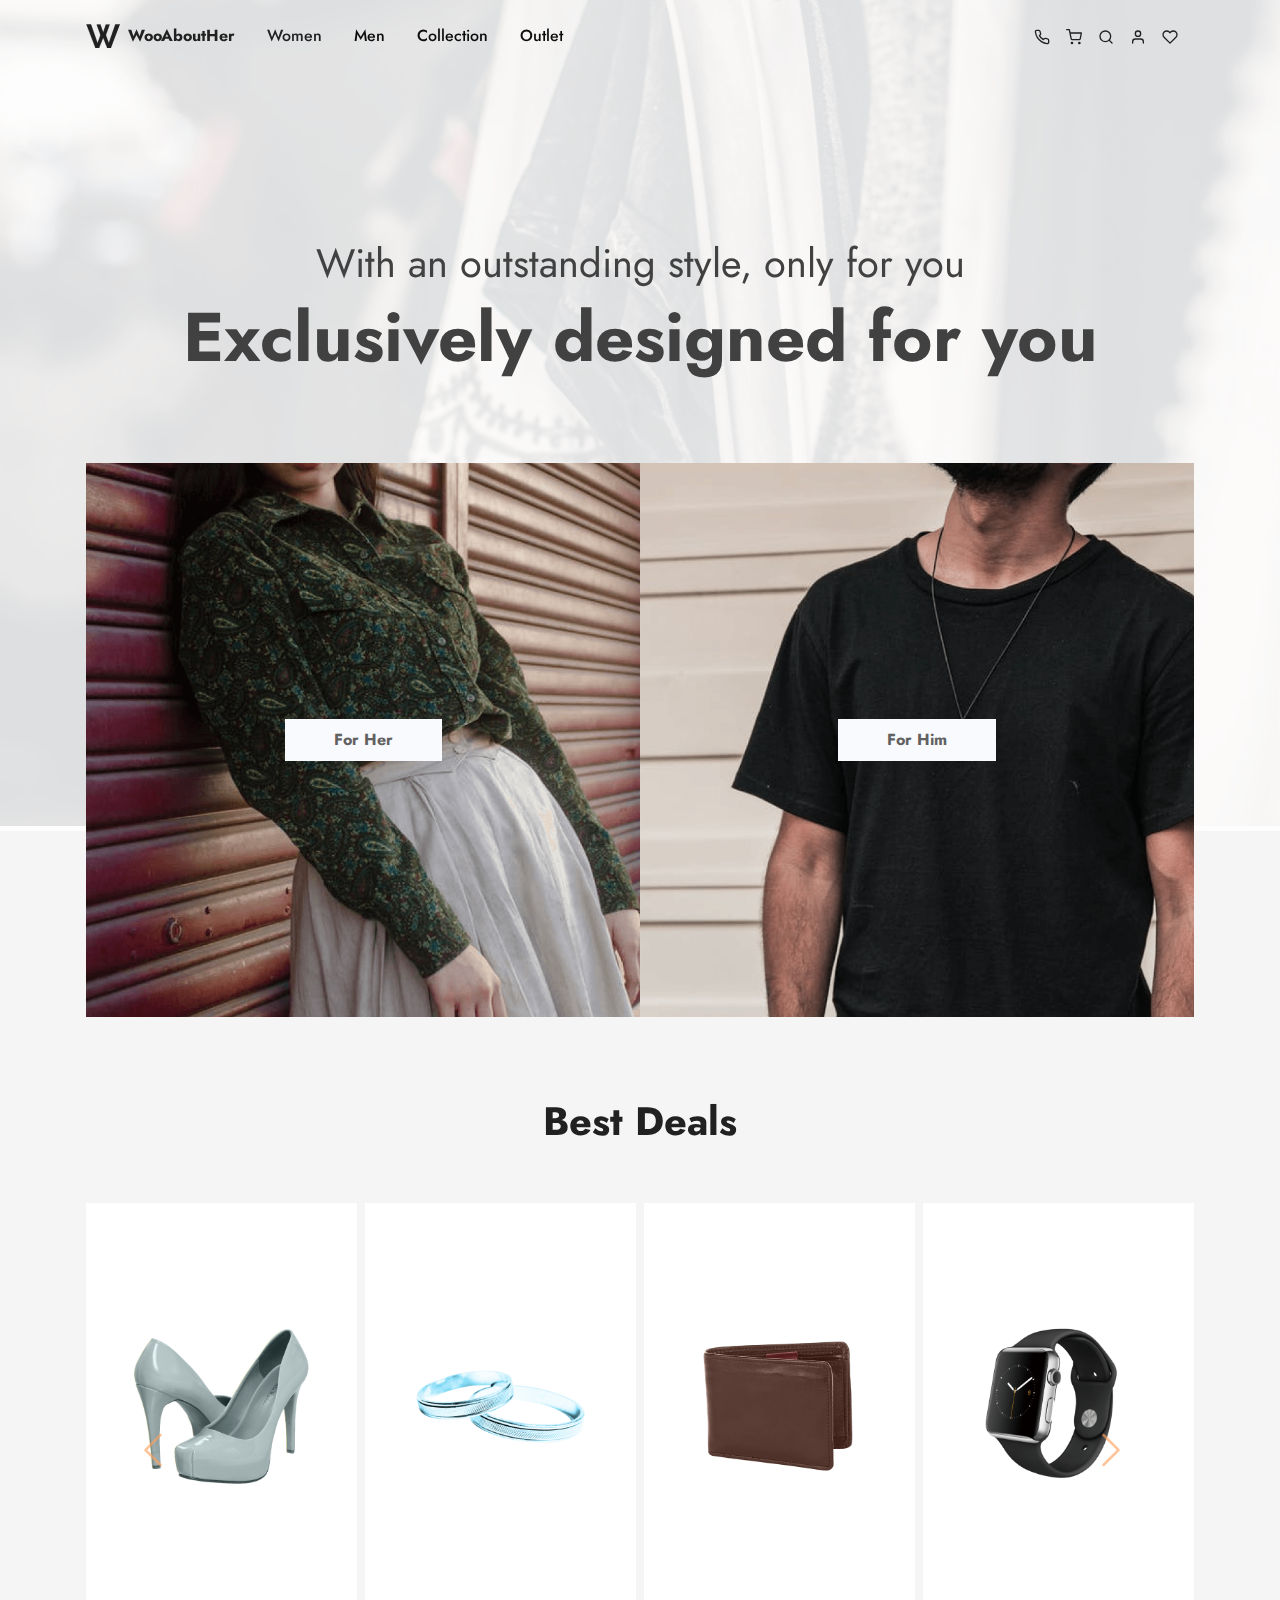
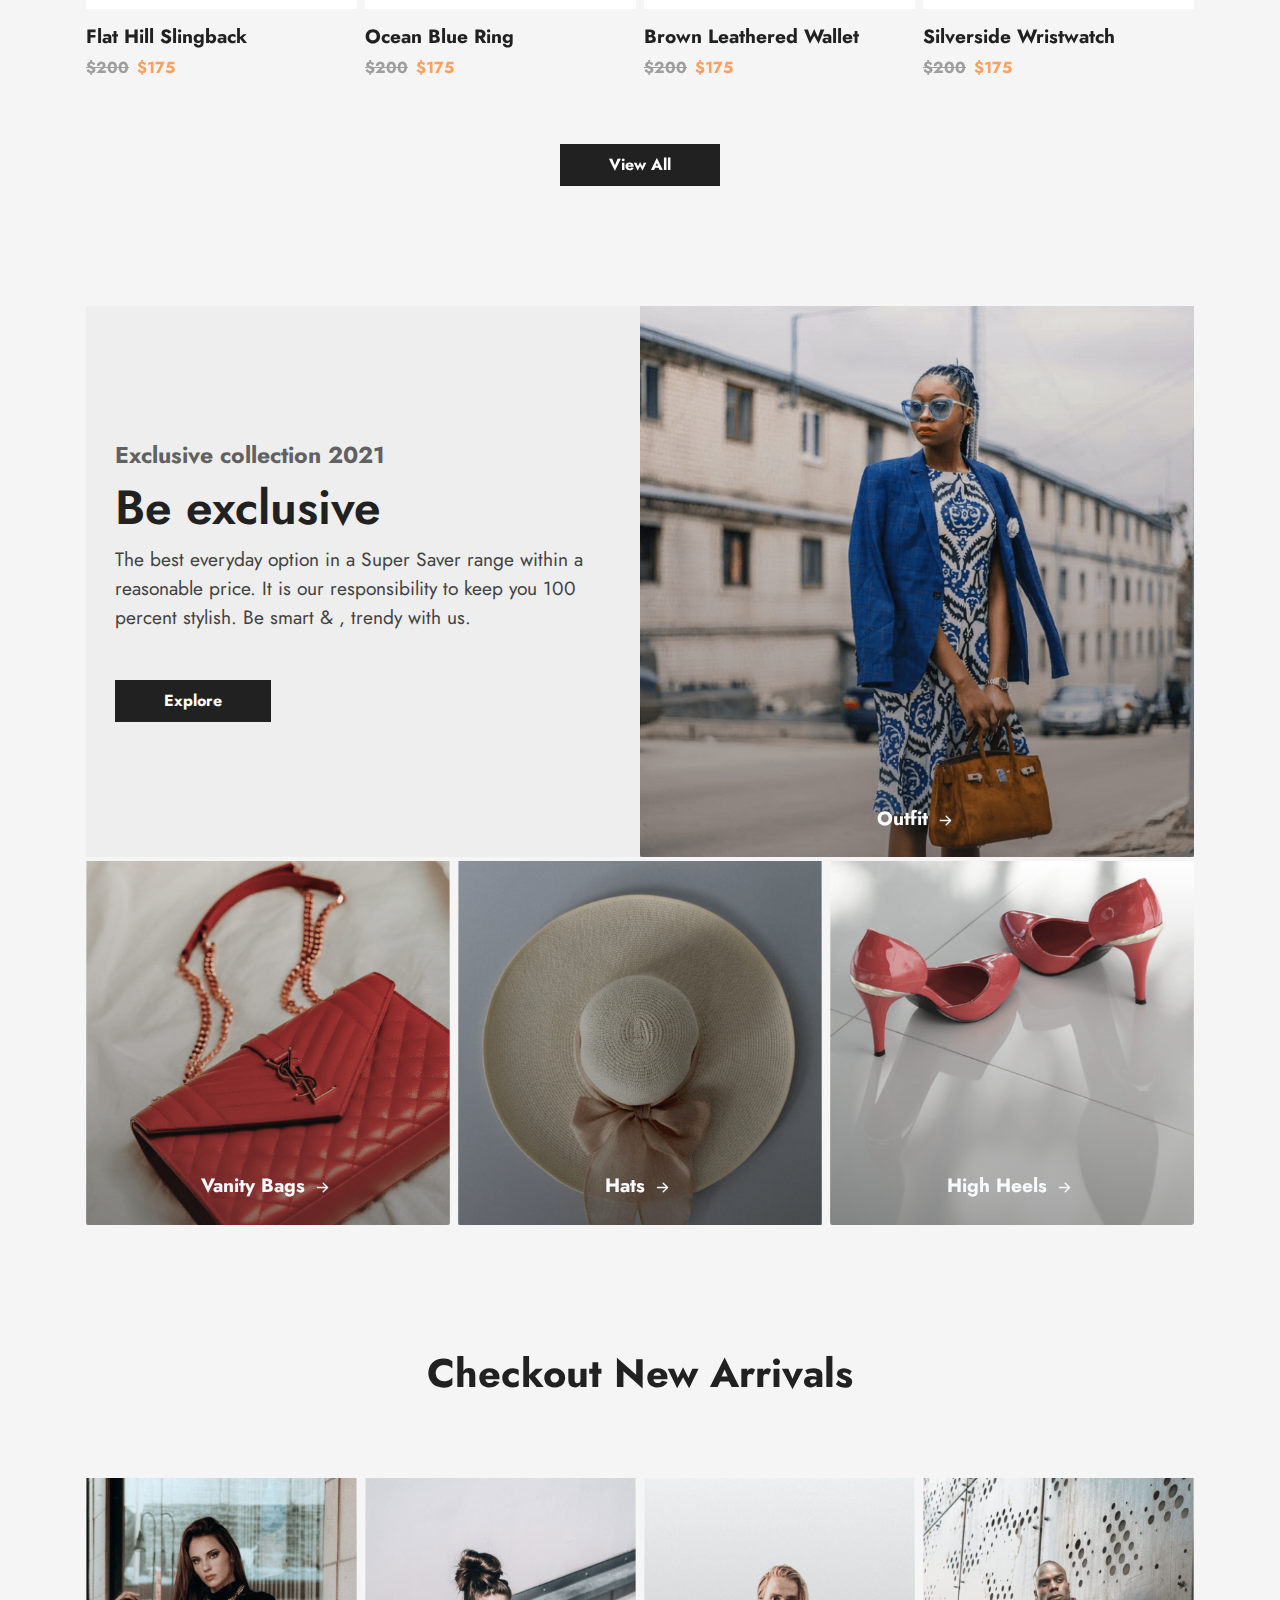
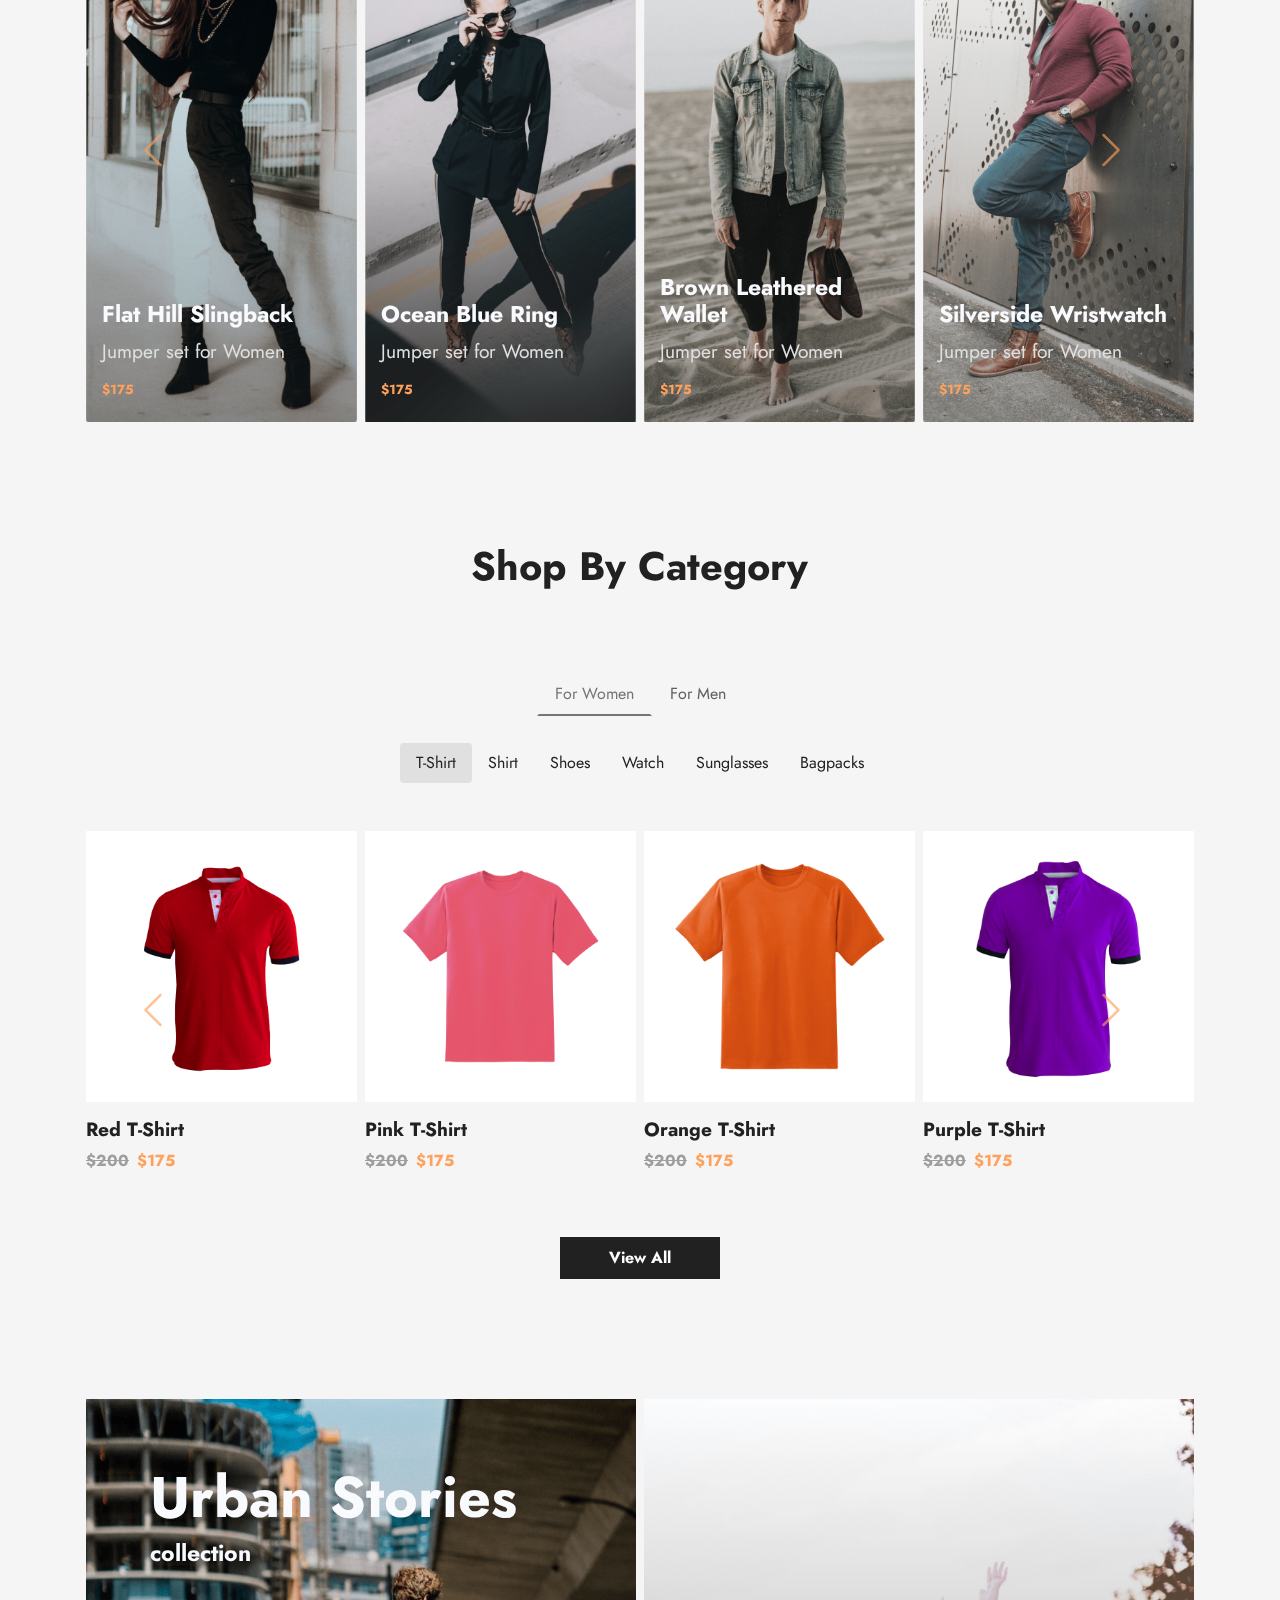
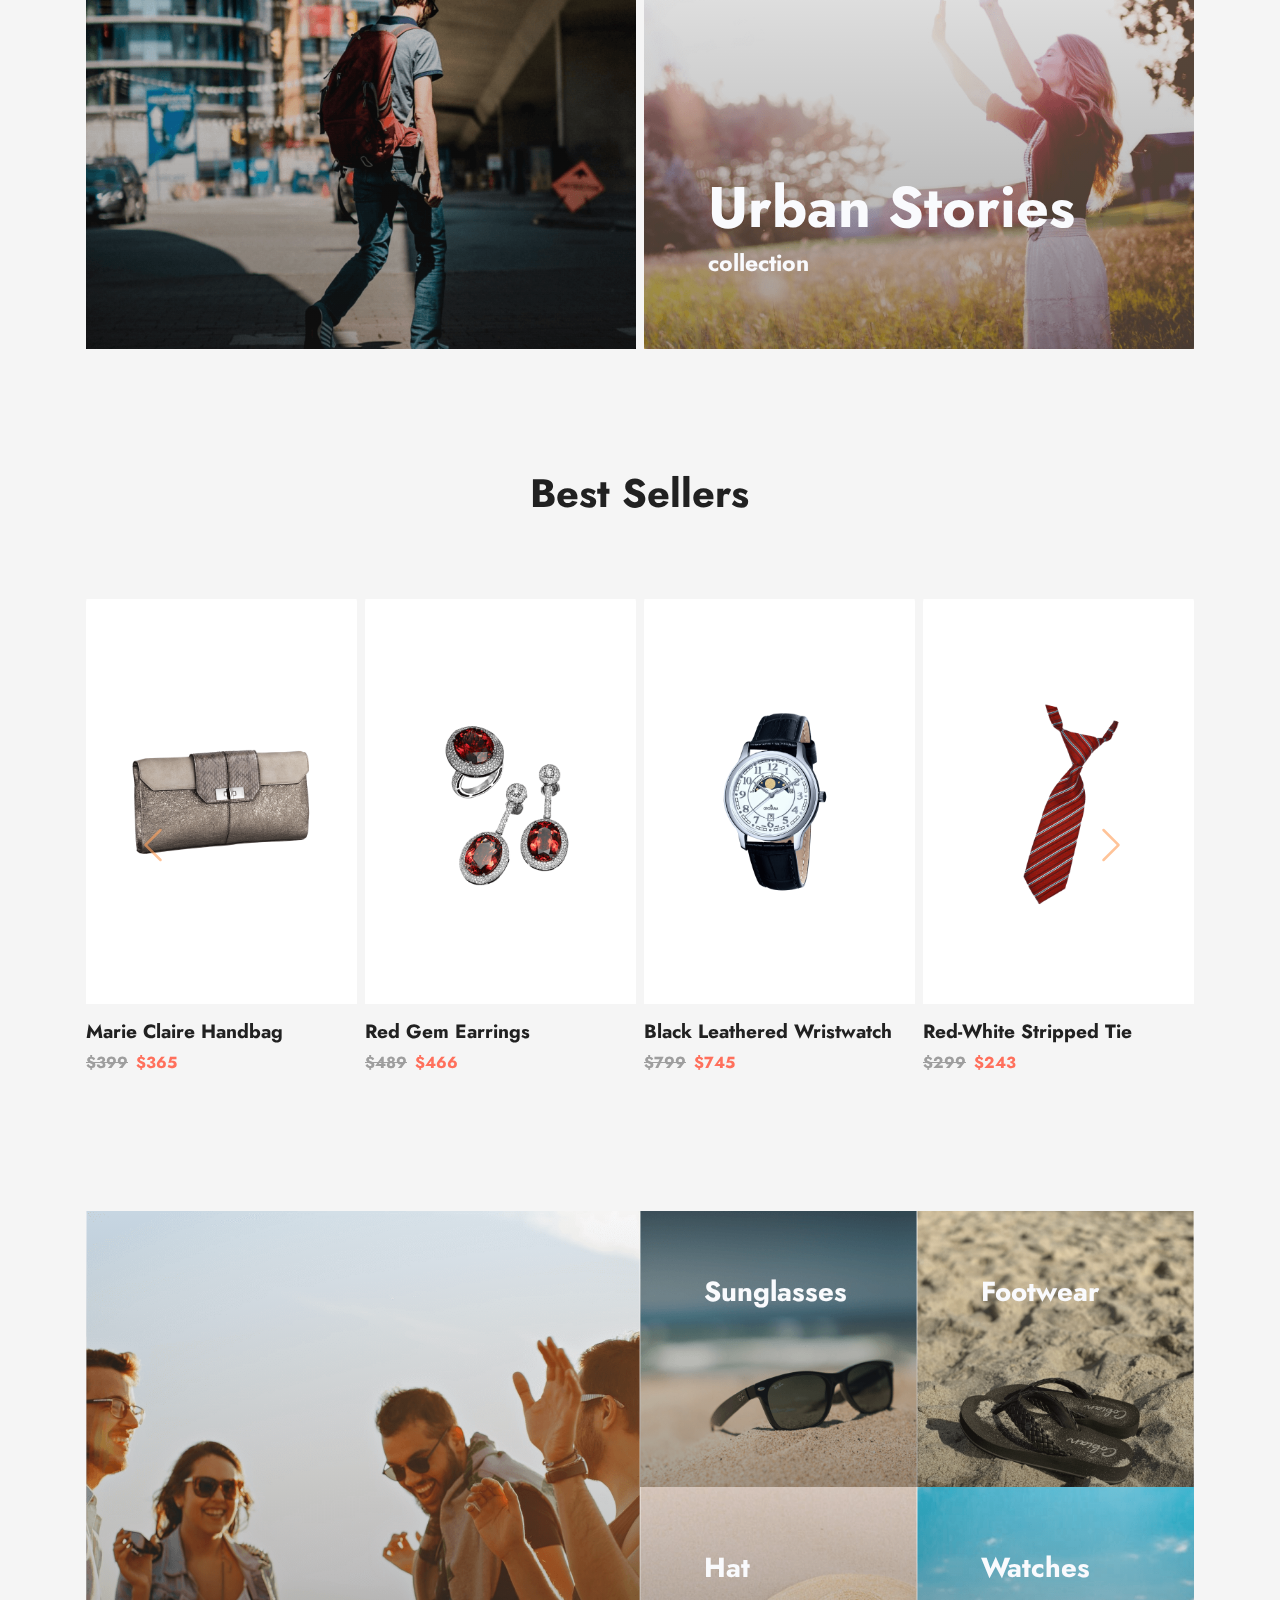
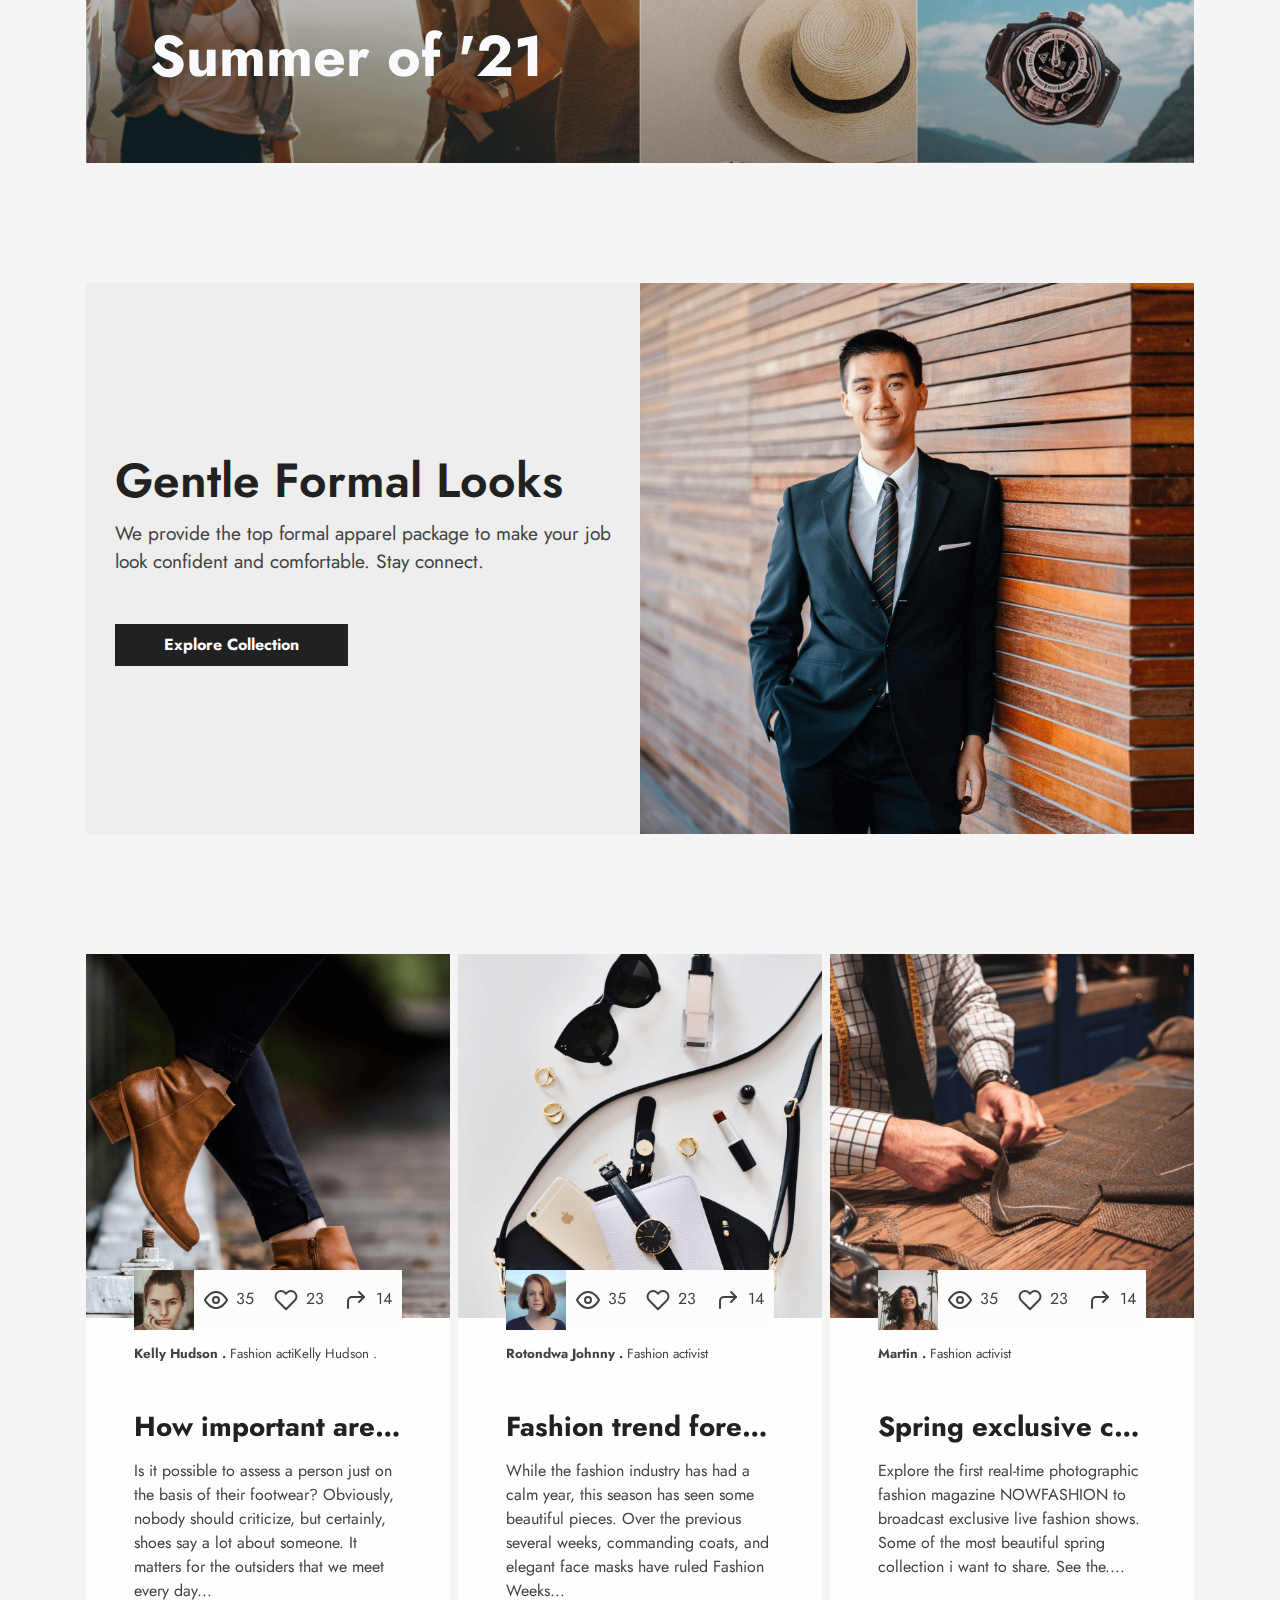
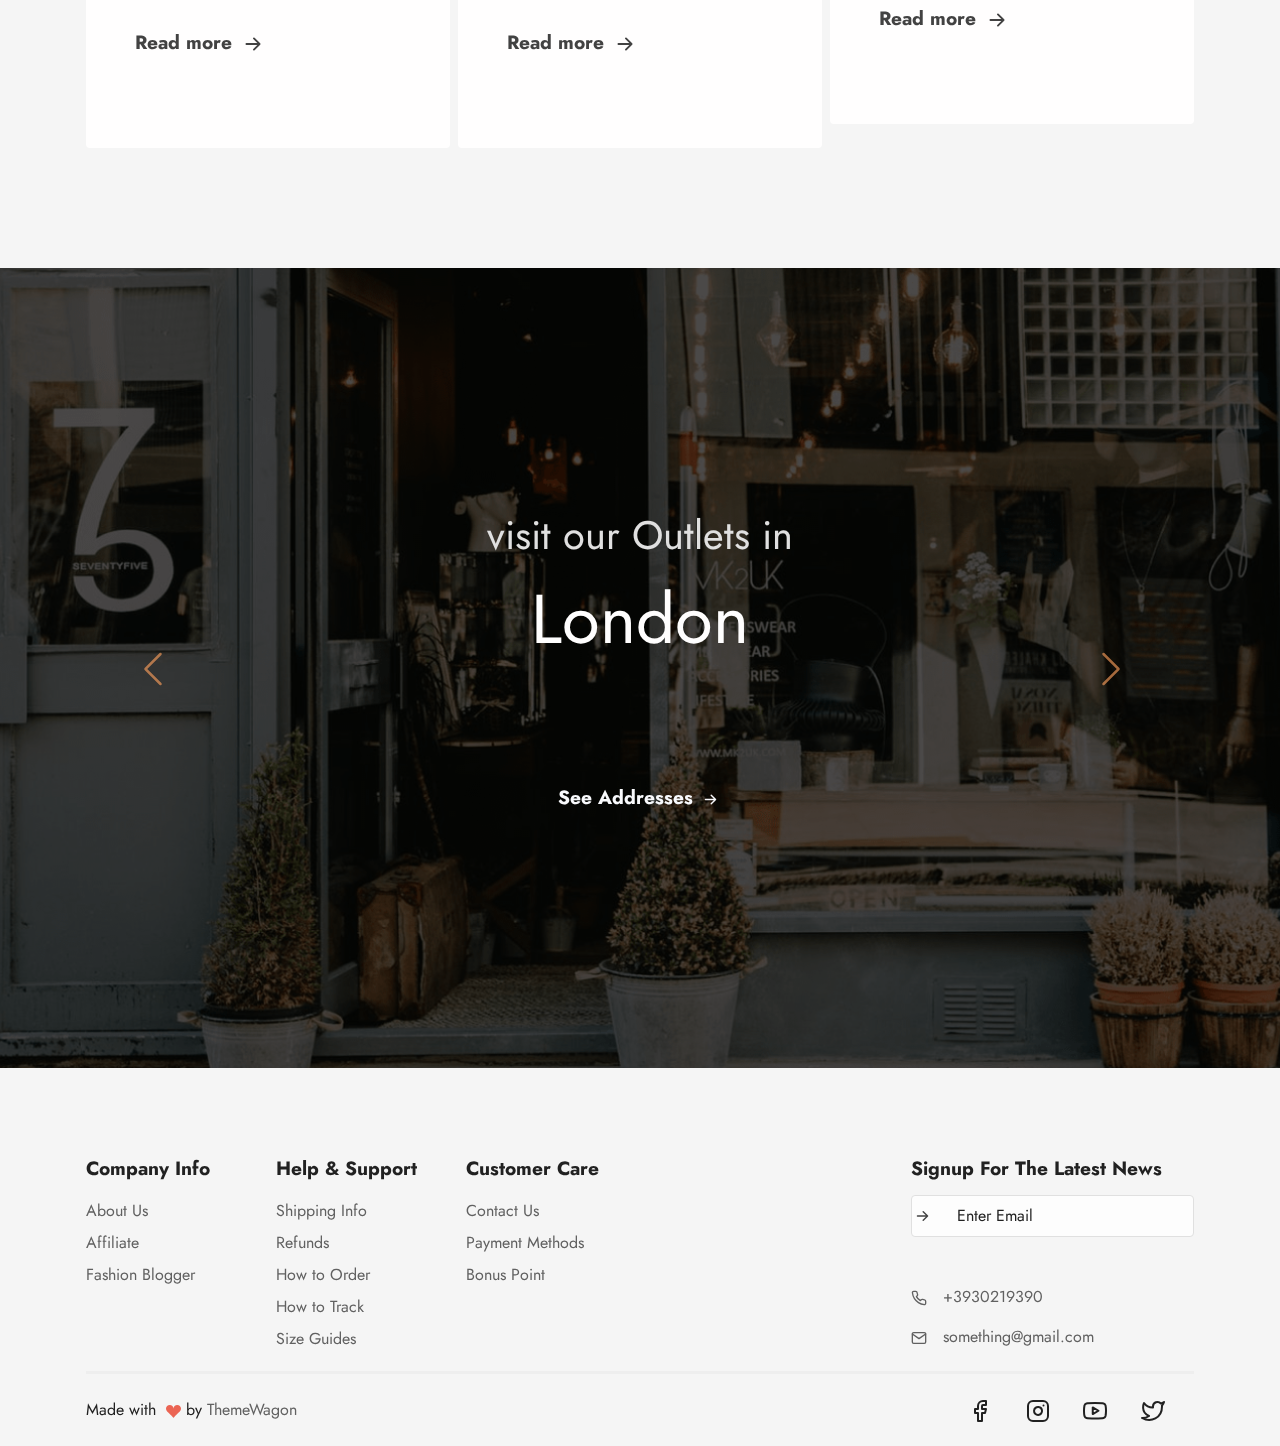
==== majestic/public/index.html @ f2cab71d "majestic template" ====
<!DOCTYPE html>
<html lang="en-US" dir="ltr">

  <head>
    <meta charset="utf-8">
    <meta http-equiv="X-UA-Compatible" content="IE=edge">
    <meta name="viewport" content="width=device-width, initial-scale=1">


    <!-- ===============================================-->
    <!--    Document Title-->
    <!-- ===============================================-->
    <title>majestic | Landing, Ecommerce &amp; Business Templatee</title>


    <!-- ===============================================-->
    <!--    Favicons-->
    <!-- ===============================================-->
    <link rel="apple-touch-icon" sizes="180x180" href="assets/img/favicons/apple-touch-icon.png">
    <link rel="icon" type="image/png" sizes="32x32" href="assets/img/favicons/favicon-32x32.png">
    <link rel="icon" type="image/png" sizes="16x16" href="assets/img/favicons/favicon-16x16.png">
    <link rel="shortcut icon" type="image/x-icon" href="assets/img/favicons/favicon.ico">
    <link rel="manifest" href="assets/img/favicons/manifest.json">
    <meta name="msapplication-TileImage" content="assets/img/favicons/mstile-150x150.png">
    <meta name="theme-color" content="#ffffff">


    <!-- ===============================================-->
    <!--    Stylesheets-->
    <!-- ===============================================-->
    <link href="assets/css/theme.css" rel="stylesheet" />

  </head>


  <body>

    <!-- ===============================================-->
    <!--    Main Content-->
    <!-- ===============================================-->
    <main class="main" id="top">
      <nav class="navbar navbar-expand-lg navbar-light fixed-top py-3 d-block" data-navbar-on-scroll="data-navbar-on-scroll">
        <div class="container"><a class="navbar-brand d-inline-flex" href="index.html">
          <img class="d-inline-block" src="assets/img/gallery/logo.png" style="-webkit-transform: scaleY(-1); transform: scaleY(-1);" alt="logo"/>
          <span class="text-1000 fs-0 fw-bold ms-2">WooAboutHer</span>
        </a>
          <button class="navbar-toggler collapsed" type="button" data-bs-toggle="collapse" data-bs-target="#navbarSupportedContent" aria-controls="navbarSupportedContent" aria-expanded="false" aria-label="Toggle navigation"><span class="navbar-toggler-icon"></span></button>
          <div class="collapse navbar-collapse border-top border-lg-0 mt-4 mt-lg-0" id="navbarSupportedContent">
            <ul class="navbar-nav me-auto mb-2 mb-lg-0">
              <li class="nav-item px-2"><a class="nav-link fw-medium active" aria-current="page" href="#categoryWomen">Women</a></li>
              <li class="nav-item px-2"><a class="nav-link fw-medium" href="#header">Men</a></li>
              <li class="nav-item px-2"><a class="nav-link fw-medium" href="#collection">Collection</a></li>
              <li class="nav-item px-2"><a class="nav-link fw-medium" href="#outlet">Outlet</a></li>
            </ul>
            <form class="d-flex"><a class="text-1000" href="#!">
                <svg class="feather feather-phone me-3" xmlns="http://www.w3.org/2000/svg" width="16" height="16" viewBox="0 0 24 24" fill="none" stroke="currentColor" stroke-width="2" stroke-linecap="round" stroke-linejoin="round">
                  <path d="M22 16.92v3a2 2 0 0 1-2.18 2 19.79 19.79 0 0 1-8.63-3.07 19.5 19.5 0 0 1-6-6 19.79 19.79 0 0 1-3.07-8.67A2 2 0 0 1 4.11 2h3a2 2 0 0 1 2 1.72 12.84 12.84 0 0 0 .7 2.81 2 2 0 0 1-.45 2.11L8.09 9.91a16 16 0 0 0 6 6l1.27-1.27a2 2 0 0 1 2.11-.45 12.84 12.84 0 0 0 2.81.7A2 2 0 0 1 22 16.92z"></path>
                </svg></a><a class="text-1000" href="#!">
                <svg class="feather feather-shopping-cart me-3" xmlns="http://www.w3.org/2000/svg" width="16" height="16" viewBox="0 0 24 24" fill="none" stroke="currentColor" stroke-width="2" stroke-linecap="round" stroke-linejoin="round">
                  <circle cx="9" cy="21" r="1"></circle>
                  <circle cx="20" cy="21" r="1"></circle>
                  <path d="M1 1h4l2.68 13.39a2 2 0 0 0 2 1.61h9.72a2 2 0 0 0 2-1.61L23 6H6"></path>
                </svg></a><a class="text-1000" href="#!">
                <svg class="feather feather-search me-3" xmlns="http://www.w3.org/2000/svg" width="16" height="16" viewBox="0 0 24 24" fill="none" stroke="currentColor" stroke-width="2" stroke-linecap="round" stroke-linejoin="round">
                  <circle cx="11" cy="11" r="8"></circle>
                  <line x1="21" y1="21" x2="16.65" y2="16.65"></line>
                </svg></a><a class="text-1000" href="#!">
                <svg class="feather feather-user me-3" xmlns="http://www.w3.org/2000/svg" width="16" height="16" viewBox="0 0 24 24" fill="none" stroke="currentColor" stroke-width="2" stroke-linecap="round" stroke-linejoin="round">
                  <path d="M20 21v-2a4 4 0 0 0-4-4H8a4 4 0 0 0-4 4v2"></path>
                  <circle cx="12" cy="7" r="4"></circle>
                </svg></a><a class="text-1000" href="#!">
                <svg class="feather feather-heart me-3" xmlns="http://www.w3.org/2000/svg" width="16" height="16" viewBox="0 0 24 24" fill="none" stroke="currentColor" stroke-width="2" stroke-linecap="round" stroke-linejoin="round">
                  <path d="M20.84 4.61a5.5 5.5 0 0 0-7.78 0L12 5.67l-1.06-1.06a5.5 5.5 0 0 0-7.78 7.78l1.06 1.06L12 21.23l7.78-7.78 1.06-1.06a5.5 5.5 0 0 0 0-7.78z"></path>
                </svg></a></form>
          </div>
        </div>
      </nav>
      <section class="py-11 bg-light-gradient border-bottom border-white border-5">
        <div class="bg-holder overlay overlay-light" style="background-image:url(assets/img/gallery/header-bg.png);background-size:cover;">
        </div>
        <!--/.bg-holder-->

        <div class="container">
          <div class="row flex-center">
            <div class="col-12 mb-10">
              <div class="d-flex align-items-center flex-column">
                <h1 class="fw-normal"> With an outstanding style, only for you</h1>
                <h1 class="fs-4 fs-lg-8 fs-md-6 fw-bold">Exclusively designed for you</h1>
              </div>
            </div>
          </div>
        </div>
      </section>


      <!-- ============================================-->
      <!-- <section> begin ============================-->
      <section class="py-0" id="header" style="margin-top: -23rem !important;">

        <div class="container">
          <div class="row g-0">
            <div class="col-md-6">
              <div class="card card-span h-100 text-white"> <img class="img-fluid" src="assets/img/gallery/her.png" width="790" alt="..." />
                <div class="card-img-overlay d-flex flex-center"> <a class="btn btn-lg btn-light" href="#!">For Her</a></div>
              </div>
            </div>
            <div class="col-md-6">
              <div class="card card-span h-100 text-white"> <img class="img-fluid" src="assets/img/gallery/him.png" width="790" alt="..." />
                <div class="card-img-overlay d-flex flex-center"> <a class="btn btn-lg btn-light" href="#!">For Him </a></div>
              </div>
            </div>
          </div>
        </div>
        <!-- end of .container-->

      </section>
      <!-- <section> close ============================-->
      <!-- ============================================-->




      <!-- ============================================-->
      <!-- <section> begin ============================-->
      <section class="py-0">

        <div class="container">
          <div class="row h-100">
            <div class="col-lg-7 mx-auto text-center mt-7 mb-5">
              <h5 class="fw-bold fs-3 fs-lg-5 lh-sm">Best Deals</h5>
            </div>
            <div class="col-12">
              <div class="carousel slide" id="carouselBestDeals" data-bs-touch="false" data-bs-interval="false">
                <div class="carousel-inner">
                  <div class="carousel-item active" data-bs-interval="10000">
                    <div class="row h-100 align-items-center g-2">
                      <div class="col-sm-6 col-md-3 mb-3 mb-md-0 h-100">
                        <div class="card card-span h-100 text-white"><img class="img-fluid h-100" src="assets/img/gallery/flat-hill.png" alt="..." />
                          <div class="card-img-overlay ps-0"> </div>
                          <div class="card-body ps-0 bg-200">
                            <h5 class="fw-bold text-1000 text-truncate">Flat Hill Slingback</h5>
                            <div class="fw-bold"><span class="text-600 me-2 text-decoration-line-through">$200</span><span class="text-primary">$175</span></div>
                          </div><a class="stretched-link" href="#"></a>
                        </div>
                      </div>
                      <div class="col-sm-6 col-md-3 mb-3 mb-md-0 h-100">
                        <div class="card card-span h-100 text-white"><img class="img-fluid h-100" src="assets/img/gallery/blue-ring.png" alt="..." />
                          <div class="card-img-overlay ps-0"> </div>
                          <div class="card-body ps-0 bg-200">
                            <h5 class="fw-bold text-1000 text-truncate">Ocean Blue Ring</h5>
                            <div class="fw-bold"><span class="text-600 me-2 text-decoration-line-through">$200</span><span class="text-primary">$175</span></div>
                          </div><a class="stretched-link" href="#"></a>
                        </div>
                      </div>
                      <div class="col-sm-6 col-md-3 mb-3 mb-md-0 h-100">
                        <div class="card card-span h-100 text-white"><img class="img-fluid h-100" src="assets/img/gallery/wallet.png" alt="..." />
                          <div class="card-img-overlay ps-0"> </div>
                          <div class="card-body ps-0 bg-200">
                            <h5 class="fw-bold text-1000 text-truncate">Brown Leathered Wallet</h5>
                            <div class="fw-bold"><span class="text-600 me-2 text-decoration-line-through">$200</span><span class="text-primary">$175</span></div>
                          </div><a class="stretched-link" href="#"></a>
                        </div>
                      </div>
                      <div class="col-sm-6 col-md-3 mb-3 mb-md-0 h-100">
                        <div class="card card-span h-100 text-white"><img class="img-fluid h-100" src="assets/img/gallery/wrist-watch.png" alt="..." />
                          <div class="card-img-overlay ps-0"> </div>
                          <div class="card-body ps-0 bg-200">
                            <h5 class="fw-bold text-1000 text-truncate">Silverside Wristwatch</h5>
                            <div class="fw-bold"><span class="text-600 me-2 text-decoration-line-through">$200</span><span class="text-primary">$175</span></div>
                          </div><a class="stretched-link" href="#"></a>
                        </div>
                      </div>
                    </div>
                  </div>
                  <div class="carousel-item" data-bs-interval="5000">
                    <div class="row h-100 align-items-center g-2">
                      <div class="col-sm-6 col-md-3 mb-3 mb-md-0 h-100">
                        <div class="card card-span h-100 text-white"><img class="img-fluid h-100" src="assets/img/gallery/flat-hill.png" alt="..." />
                          <div class="card-img-overlay ps-0"> </div>
                          <div class="card-body ps-0 bg-200">
                            <h5 class="fw-bold text-1000 text-truncate">Flat Hill Slingback</h5>
                            <div class="fw-bold"><span class="text-600 me-2 text-decoration-line-through">$200</span><span class="text-primary">$175</span></div>
                          </div><a class="stretched-link" href="#"></a>
                        </div>
                      </div>
                      <div class="col-sm-6 col-md-3 mb-3 mb-md-0 h-100">
                        <div class="card card-span h-100 text-white"><img class="img-fluid h-100" src="assets/img/gallery/blue-ring.png" alt="..." />
                          <div class="card-img-overlay ps-0"> </div>
                          <div class="card-body ps-0 bg-200">
                            <h5 class="fw-bold text-1000 text-truncate">Ocean Blue Ring</h5>
                            <div class="fw-bold"><span class="text-600 me-2 text-decoration-line-through">$200</span><span class="text-primary">$175</span></div>
                          </div><a class="stretched-link" href="#"></a>
                        </div>
                      </div>
                      <div class="col-sm-6 col-md-3 mb-3 mb-md-0 h-100">
                        <div class="card card-span h-100 text-white"><img class="img-fluid h-100" src="assets/img/gallery/wallet.png" alt="..." />
                          <div class="card-img-overlay ps-0"> </div>
                          <div class="card-body ps-0 bg-200">
                            <h5 class="fw-bold text-1000 text-truncate">Brown Leathered Wallet</h5>
                            <div class="fw-bold"><span class="text-600 me-2 text-decoration-line-through">$200</span><span class="text-primary">$175</span></div>
                          </div><a class="stretched-link" href="#"></a>
                        </div>
                      </div>
                      <div class="col-sm-6 col-md-3 mb-3 mb-md-0 h-100">
                        <div class="card card-span h-100 text-white"><img class="img-fluid h-100" src="assets/img/gallery/wrist-watch.png" alt="..." />
                          <div class="card-img-overlay ps-0"> </div>
                          <div class="card-body ps-0 bg-200">
                            <h5 class="fw-bold text-1000 text-truncate">Silverside Wristwatch</h5>
                            <div class="fw-bold"><span class="text-600 me-2 text-decoration-line-through">$200</span><span class="text-primary">$175</span></div>
                          </div><a class="stretched-link" href="#"></a>
                        </div>
                      </div>
                    </div>
                  </div>
                  <div class="carousel-item" data-bs-interval="3000">
                    <div class="row h-100 align-items-center g-2">
                      <div class="col-sm-6 col-md-3 mb-3 mb-md-0 h-100">
                        <div class="card card-span h-100 text-white"><img class="img-fluid h-100" src="assets/img/gallery/flat-hill.png" alt="..." />
                          <div class="card-img-overlay ps-0"> </div>
                          <div class="card-body ps-0 bg-200">
                            <h5 class="fw-bold text-1000 text-truncate">Flat Hill Slingback</h5>
                            <div class="fw-bold"><span class="text-600 me-2 text-decoration-line-through">$200</span><span class="text-primary">$175</span></div>
                          </div><a class="stretched-link" href="#"></a>
                        </div>
                      </div>
                      <div class="col-sm-6 col-md-3 mb-3 mb-md-0 h-100">
                        <div class="card card-span h-100 text-white"><img class="img-fluid h-100" src="assets/img/gallery/blue-ring.png" alt="..." />
                          <div class="card-img-overlay ps-0"> </div>
                          <div class="card-body ps-0 bg-200">
                            <h5 class="fw-bold text-1000 text-truncate">Ocean Blue Ring</h5>
                            <div class="fw-bold"><span class="text-600 me-2 text-decoration-line-through">$200</span><span class="text-primary">$175</span></div>
                          </div><a class="stretched-link" href="#"></a>
                        </div>
                      </div>
                      <div class="col-sm-6 col-md-3 mb-3 mb-md-0 h-100">
                        <div class="card card-span h-100 text-white"><img class="img-fluid h-100" src="assets/img/gallery/wallet.png" alt="..." />
                          <div class="card-img-overlay ps-0"> </div>
                          <div class="card-body ps-0 bg-200">
                            <h5 class="fw-bold text-1000 text-truncate">Brown Leathered Wallet</h5>
                            <div class="fw-bold"><span class="text-600 me-2 text-decoration-line-through">$200</span><span class="text-primary">$175</span></div>
                          </div><a class="stretched-link" href="#"></a>
                        </div>
                      </div>
                      <div class="col-sm-6 col-md-3 mb-3 mb-md-0 h-100">
                        <div class="card card-span h-100 text-white"><img class="img-fluid h-100" src="assets/img/gallery/wrist-watch.png" alt="..." />
                          <div class="card-img-overlay ps-0"> </div>
                          <div class="card-body ps-0 bg-200">
                            <h5 class="fw-bold text-1000 text-truncate">Silverside Wristwatch</h5>
                            <div class="fw-bold"><span class="text-600 me-2 text-decoration-line-through">$200</span><span class="text-primary">$175</span></div>
                          </div><a class="stretched-link" href="#"></a>
                        </div>
                      </div>
                    </div>
                  </div>
                  <div class="carousel-item">
                    <div class="row h-100 align-items-center g-2">
                      <div class="col-sm-6 col-md-3 mb-3 mb-md-0 h-100">
                        <div class="card card-span h-100 text-white"><img class="img-fluid h-100" src="assets/img/gallery/flat-hill.png" alt="..." />
                          <div class="card-img-overlay ps-0"> </div>
                          <div class="card-body ps-0 bg-200">
                            <h5 class="fw-bold text-1000 text-truncate">Flat Hill Slingback</h5>
                            <div class="fw-bold"><span class="text-600 me-2 text-decoration-line-through">$200</span><span class="text-primary">$175</span></div>
                          </div><a class="stretched-link" href="#"></a>
                        </div>
                      </div>
                      <div class="col-sm-6 col-md-3 mb-3 mb-md-0 h-100">
                        <div class="card card-span h-100 text-white"><img class="img-fluid h-100" src="assets/img/gallery/blue-ring.png" alt="..." />
                          <div class="card-img-overlay ps-0"> </div>
                          <div class="card-body ps-0 bg-200">
                            <h5 class="fw-bold text-1000 text-truncate">Ocean Blue Ring</h5>
                            <div class="fw-bold"><span class="text-600 me-2 text-decoration-line-through">$200</span><span class="text-primary">$175</span></div>
                          </div><a class="stretched-link" href="#"></a>
                        </div>
                      </div>
                      <div class="col-sm-6 col-md-3 mb-3 mb-md-0 h-100">
                        <div class="card card-span h-100 text-white"><img class="img-fluid h-100" src="assets/img/gallery/wallet.png" alt="..." />
                          <div class="card-img-overlay ps-0"> </div>
                          <div class="card-body ps-0 bg-200">
                            <h5 class="fw-bold text-1000 text-truncate">Brown Leathered Wallet</h5>
                            <div class="fw-bold"><span class="text-600 me-2 text-decoration-line-through">$200</span><span class="text-primary">$175</span></div>
                          </div><a class="stretched-link" href="#"></a>
                        </div>
                      </div>
                      <div class="col-sm-6 col-md-3 mb-3 mb-md-0 h-100">
                        <div class="card card-span h-100 text-white"><img class="img-fluid h-100" src="assets/img/gallery/wrist-watch.png" alt="..." />
                          <div class="card-img-overlay ps-0"> </div>
                          <div class="card-body ps-0 bg-200">
                            <h5 class="fw-bold text-1000 text-truncate">Silverside Wristwatch</h5>
                            <div class="fw-bold"><span class="text-600 me-2 text-decoration-line-through">$200</span><span class="text-primary">$175</span></div>
                          </div><a class="stretched-link" href="#"></a>
                        </div>
                      </div>
                    </div>
                  </div>
                  <div class="row">
                    <button class="carousel-control-prev" type="button" data-bs-target="#carouselBestDeals" data-bs-slide="prev"><span class="carousel-control-prev-icon" aria-hidden="true"></span><span class="visually-hidden">Previous</span></button>
                    <button class="carousel-control-next" type="button" data-bs-target="#carouselBestDeals" data-bs-slide="next"><span class="carousel-control-next-icon" aria-hidden="true"></span><span class="visually-hidden">Next </span></button>
                  </div>
                </div>
              </div>
            </div>
            <div class="col-12 d-flex justify-content-center mt-5"> <a class="btn btn-lg btn-dark" href="#!">View All </a></div>
          </div>
        </div>
        <!-- end of .container-->

      </section>
      <!-- <section> close ============================-->
      <!-- ============================================-->




      <!-- ============================================-->
      <!-- <section> begin ============================-->
      <section>

        <div class="container">
          <div class="row h-100 g-0">
            <div class="col-md-6">
              <div class="bg-300 p-4 h-100 d-flex flex-column justify-content-center">
                <h4 class="text-800">Exclusive collection 2021</h4>
                <h1 class="fw-semi-bold lh-sm fs-4 fs-lg-5 fs-xl-6">Be exclusive</h1>
                <p class="mb-5 fs-1">The best everyday option in a Super Saver range within a reasonable price. It is our responsibility to keep you 100 percent stylish. Be smart &amp; , trendy with us.</p>
                <div class="d-grid gap-2 d-md-block"><a class="btn btn-lg btn-dark" href="#" role="button">Explore</a></div>
              </div>
            </div>
            <div class="col-md-6">
              <div class="card card-span h-100 text-white"><img class="card-img h-100" src="assets/img/gallery/outfit.png" alt="..." />
                <div class="card-img-overlay bg-dark-gradient">
                  <div class="d-flex align-items-end justify-content-center h-100"><a class="btn btn-lg text-light fs-1" href="#!" role="button">Outfit
                      <svg class="bi bi-arrow-right-short" xmlns="http://www.w3.org/2000/svg" width="23" height="23" fill="currentColor" viewBox="0 0 16 16">
                        <path fill-rule="evenodd" d="M4 8a.5.5 0 0 1 .5-.5h5.793L8.146 5.354a.5.5 0 1 1 .708-.708l3 3a.5.5 0 0 1 0 .708l-3 3a.5.5 0 0 1-.708-.708L10.293 8.5H4.5A.5.5 0 0 1 4 8z"> </path>
                      </svg></a></div>
                </div>
              </div>
            </div>
          </div>
          <div class="row h-100 g-2 py-1">
            <div class="col-md-4">
              <div class="card card-span h-100 text-white"><img class="card-img h-100" src="assets/img/gallery/vanity-bag.png" alt="..." />
                <div class="card-img-overlay bg-dark-gradient">
                  <div class="d-flex align-items-end justify-content-center h-100"><a class="btn btn-lg text-light fs-1" href="#!" role="button">Vanity Bags
                      <svg class="bi bi-arrow-right-short" xmlns="http://www.w3.org/2000/svg" width="23" height="23" fill="currentColor" viewBox="0 0 16 16">
                        <path fill-rule="evenodd" d="M4 8a.5.5 0 0 1 .5-.5h5.793L8.146 5.354a.5.5 0 1 1 .708-.708l3 3a.5.5 0 0 1 0 .708l-3 3a.5.5 0 0 1-.708-.708L10.293 8.5H4.5A.5.5 0 0 1 4 8z"> </path>
                      </svg></a></div>
                </div>
              </div>
            </div>
            <div class="col-md-4">
              <div class="card card-span h-100 text-white"><img class="card-img h-100" src="assets/img/gallery/hat.png" alt="..." />
                <div class="card-img-overlay bg-dark-gradient">
                  <div class="d-flex align-items-end justify-content-center h-100"><a class="btn btn-lg text-light fs-1" href="#!" role="button">Hats
                      <svg class="bi bi-arrow-right-short" xmlns="http://www.w3.org/2000/svg" width="23" height="23" fill="currentColor" viewBox="0 0 16 16">
                        <path fill-rule="evenodd" d="M4 8a.5.5 0 0 1 .5-.5h5.793L8.146 5.354a.5.5 0 1 1 .708-.708l3 3a.5.5 0 0 1 0 .708l-3 3a.5.5 0 0 1-.708-.708L10.293 8.5H4.5A.5.5 0 0 1 4 8z"> </path>
                      </svg></a></div>
                </div>
              </div>
            </div>
            <div class="col-md-4">
              <div class="card card-span h-100 text-white"><img class="card-img h-100" src="assets/img/gallery/high-heels.png" alt="..." />
                <div class="card-img-overlay bg-dark-gradient">
                  <div class="d-flex align-items-end justify-content-center h-100"><a class="btn btn-lg text-light fs-1" href="#!" role="button">High Heels
                      <svg class="bi bi-arrow-right-short" xmlns="http://www.w3.org/2000/svg" width="23" height="23" fill="currentColor" viewBox="0 0 16 16">
                        <path fill-rule="evenodd" d="M4 8a.5.5 0 0 1 .5-.5h5.793L8.146 5.354a.5.5 0 1 1 .708-.708l3 3a.5.5 0 0 1 0 .708l-3 3a.5.5 0 0 1-.708-.708L10.293 8.5H4.5A.5.5 0 0 1 4 8z"> </path>
                      </svg></a></div>
                </div>
              </div>
            </div>
          </div>
        </div>
        <!-- end of .container-->

      </section>
      <!-- <section> close ============================-->
      <!-- ============================================-->


      <section class="py-0">
        <div class="container">
          <div class="row h-100">
            <div class="col-lg-7 mx-auto text-center mb-6">
              <h5 class="fs-3 fs-lg-5 lh-sm mb-3">Checkout New Arrivals</h5>
            </div>
            <div class="col-12">
              <div class="carousel slide" id="carouselNewArrivals" data-bs-ride="carousel">
                <div class="carousel-inner">
                  <div class="carousel-item active" data-bs-interval="10000">
                    <div class="row h-100 align-items-center g-2">
                      <div class="col-sm-6 col-md-3 mb-3 mb-md-0 h-100">
                        <div class="card card-span h-100 text-white"><img class="card-img h-100" src="assets/img/gallery/full-body.png" alt="..." />
                          <div class="card-img-overlay bg-dark-gradient d-flex flex-column-reverse">
                            <h6 class="text-primary">$175</h6>
                            <p class="text-400 fs-1">Jumper set for Women</p>
                            <h4 class="text-light">Flat Hill Slingback</h4>
                          </div><a class="stretched-link" href="#"></a>
                        </div>
                      </div>
                      <div class="col-sm-6 col-md-3 mb-3 mb-md-0 h-100">
                        <div class="card card-span h-100 text-white"><img class="card-img h-100" src="assets/img/gallery/formal-coat.png" alt="..." />
                          <div class="card-img-overlay bg-dark-gradient d-flex flex-column-reverse">
                            <h6 class="text-primary">$175</h6>
                            <p class="text-400 fs-1">Jumper set for Women</p>
                            <h4 class="text-light">Ocean Blue Ring</h4>
                          </div><a class="stretched-link" href="#"></a>
                        </div>
                      </div>
                      <div class="col-sm-6 col-md-3 mb-3 mb-md-0 h-100">
                        <div class="card card-span h-100 text-white"><img class="card-img h-100" src="assets/img/gallery/ocean-blue.png" alt="..." />
                          <div class="card-img-overlay bg-dark-gradient d-flex flex-column-reverse">
                            <h6 class="text-primary">$175</h6>
                            <p class="text-400 fs-1">Jumper set for Women</p>
                            <h4 class="text-light">Brown Leathered Wallet</h4>
                          </div><a class="stretched-link" href="#"></a>
                        </div>
                      </div>
                      <div class="col-sm-6 col-md-3 mb-3 mb-md-0 h-100">
                        <div class="card card-span h-100 text-white"><img class="card-img h-100" src="assets/img/gallery/sweater.png" alt="..." />
                          <div class="card-img-overlay bg-dark-gradient d-flex flex-column-reverse">
                            <h6 class="text-primary">$175</h6>
                            <p class="text-400 fs-1">Jumper set for Women</p>
                            <h4 class="text-light">Silverside Wristwatch</h4>
                          </div><a class="stretched-link" href="#"></a>
                        </div>
                      </div>
                    </div>
                  </div>
                  <div class="carousel-item" data-bs-interval="5000">
                    <div class="row h-100 align-items-center g-2">
                      <div class="col-sm-6 col-md-3 mb-3 mb-md-0 h-100">
                        <div class="card card-span h-100 text-white"><img class="card-img h-100" src="assets/img/gallery/full-body.png" alt="..." />
                          <div class="card-img-overlay bg-dark-gradient d-flex flex-column-reverse">
                            <h6 class="text-primary">$175</h6>
                            <p class="text-400 fs-1">Jumper set for Women</p>
                            <h4 class="text-light">Flat Hill Slingback</h4>
                          </div><a class="stretched-link" href="#"></a>
                        </div>
                      </div>
                      <div class="col-sm-6 col-md-3 mb-3 mb-md-0 h-100">
                        <div class="card card-span h-100 text-white"><img class="card-img h-100" src="assets/img/gallery/formal-coat.png" alt="..." />
                          <div class="card-img-overlay bg-dark-gradient d-flex flex-column-reverse">
                            <h6 class="text-primary">$175</h6>
                            <p class="text-400 fs-1">Jumper set for Women</p>
                            <h4 class="text-light">Ocean Blue Ring</h4>
                          </div><a class="stretched-link" href="#"></a>
                        </div>
                      </div>
                      <div class="col-sm-6 col-md-3 mb-3 mb-md-0 h-100">
                        <div class="card card-span h-100 text-white"><img class="card-img h-100" src="assets/img/gallery/ocean-blue.png" alt="..." />
                          <div class="card-img-overlay bg-dark-gradient d-flex flex-column-reverse">
                            <h6 class="text-primary">$175</h6>
                            <p class="text-400 fs-1">Jumper set for Women</p>
                            <h4 class="text-light">Brown Leathered Wallet</h4>
                          </div><a class="stretched-link" href="#"></a>
                        </div>
                      </div>
                      <div class="col-sm-6 col-md-3 mb-3 mb-md-0 h-100">
                        <div class="card card-span h-100 text-white"><img class="card-img h-100" src="assets/img/gallery/sweater.png" alt="..." />
                          <div class="card-img-overlay bg-dark-gradient d-flex flex-column-reverse">
                            <h6 class="text-primary">$175</h6>
                            <p class="text-400 fs-1">Jumper set for Women</p>
                            <h4 class="text-light">Silverside Wristwatch</h4>
                          </div><a class="stretched-link" href="#"></a>
                        </div>
                      </div>
                    </div>
                  </div>
                  <div class="carousel-item" data-bs-interval="3000">
                    <div class="row h-100 align-items-center g-2">
                      <div class="col-sm-6 col-md-3 mb-3 mb-md-0 h-100">
                        <div class="card card-span h-100 text-white"><img class="card-img h-100" src="assets/img/gallery/full-body.png" alt="..." />
                          <div class="card-img-overlay bg-dark-gradient d-flex flex-column-reverse">
                            <h6 class="text-primary">$175</h6>
                            <p class="text-400 fs-1">Jumper set for Women</p>
                            <h4 class="text-light">Flat Hill Slingback</h4>
                          </div><a class="stretched-link" href="#"></a>
                        </div>
                      </div>
                      <div class="col-sm-6 col-md-3 mb-3 mb-md-0 h-100">
                        <div class="card card-span h-100 text-white"><img class="card-img h-100" src="assets/img/gallery/formal-coat.png" alt="..." />
                          <div class="card-img-overlay bg-dark-gradient d-flex flex-column-reverse">
                            <h6 class="text-primary">$175</h6>
                            <p class="text-400 fs-1">Jumper set for Women</p>
                            <h4 class="text-light">Ocean Blue Ring</h4>
                          </div><a class="stretched-link" href="#"></a>
                        </div>
                      </div>
                      <div class="col-sm-6 col-md-3 mb-3 mb-md-0 h-100">
                        <div class="card card-span h-100 text-white"><img class="card-img h-100" src="assets/img/gallery/ocean-blue.png" alt="..." />
                          <div class="card-img-overlay bg-dark-gradient d-flex flex-column-reverse">
                            <h6 class="text-primary">$175</h6>
                            <p class="text-400 fs-1">Jumper set for Women</p>
                            <h4 class="text-light">Brown Leathered Wallet</h4>
                          </div><a class="stretched-link" href="#"></a>
                        </div>
                      </div>
                      <div class="col-sm-6 col-md-3 mb-3 mb-md-0 h-100">
                        <div class="card card-span h-100 text-white"><img class="card-img h-100" src="assets/img/gallery/sweater.png" alt="..." />
                          <div class="card-img-overlay bg-dark-gradient d-flex flex-column-reverse">
                            <h6 class="text-primary">$175</h6>
                            <p class="text-400 fs-1">Jumper set for Women</p>
                            <h4 class="text-light">Silverside Wristwatch</h4>
                          </div><a class="stretched-link" href="#"></a>
                        </div>
                      </div>
                    </div>
                  </div>
                  <div class="carousel-item">
                    <div class="row h-100 align-items-center g-2">
                      <div class="col-sm-6 col-md-3 mb-3 mb-md-0 h-100">
                        <div class="card card-span h-100 text-white"><img class="card-img h-100" src="assets/img/gallery/full-body.png" alt="..." />
                          <div class="card-img-overlay bg-dark-gradient d-flex flex-column-reverse">
                            <h6 class="text-primary">$175</h6>
                            <p class="text-400 fs-1">Jumper set for Women</p>
                            <h4 class="text-light">Flat Hill Slingback</h4>
                          </div><a class="stretched-link" href="#"></a>
                        </div>
                      </div>
                      <div class="col-sm-6 col-md-3 mb-3 mb-md-0 h-100">
                        <div class="card card-span h-100 text-white"><img class="card-img h-100" src="assets/img/gallery/formal-coat.png" alt="..." />
                          <div class="card-img-overlay bg-dark-gradient d-flex flex-column-reverse">
                            <h6 class="text-primary">$175</h6>
                            <p class="text-400 fs-1">Jumper set for Women</p>
                            <h4 class="text-light">Ocean Blue Ring</h4>
                          </div><a class="stretched-link" href="#"></a>
                        </div>
                      </div>
                      <div class="col-sm-6 col-md-3 mb-3 mb-md-0 h-100">
                        <div class="card card-span h-100 text-white"><img class="card-img h-100" src="assets/img/gallery/ocean-blue.png" alt="..." />
                          <div class="card-img-overlay bg-dark-gradient d-flex flex-column-reverse">
                            <h6 class="text-primary">$175</h6>
                            <p class="text-400 fs-1">Jumper set for Women</p>
                            <h4 class="text-light">Brown Leathered Wallet</h4>
                          </div><a class="stretched-link" href="#"></a>
                        </div>
                      </div>
                      <div class="col-sm-6 col-md-3 mb-3 mb-md-0 h-100">
                        <div class="card card-span h-100 text-white"><img class="card-img h-100" src="assets/img/gallery/sweater.png" alt="..." />
                          <div class="card-img-overlay bg-dark-gradient d-flex flex-column-reverse">
                            <h6 class="text-primary">$175</h6>
                            <p class="text-400 fs-1">Jumper set for Women</p>
                            <h4 class="text-light">Silverside Wristwatch</h4>
                          </div><a class="stretched-link" href="#"></a>
                        </div>
                      </div>
                    </div>
                  </div>
                  <div class="row">
                    <button class="carousel-control-prev" type="button" data-bs-target="#carouselNewArrivals" data-bs-slide="prev"><span class="carousel-control-prev-icon" aria-hidden="true"></span><span class="visually-hidden">Previous</span></button>
                    <button class="carousel-control-next" type="button" data-bs-target="#carouselNewArrivals" data-bs-slide="next"><span class="carousel-control-next-icon" aria-hidden="true"></span><span class="visually-hidden">Next </span></button>
                  </div>
                </div>
              </div>
            </div>
          </div>
        </div>
      </section>
      <section id="categoryWomen">
        <div class="container">
          <div class="row h-100">
            <div class="col-lg-7 mx-auto text-center mb-6">
              <h5 class="fw-bold fs-3 fs-lg-5 lh-sm mb-3">Shop By Category</h5>
            </div>
            <div class="col-12">
              <nav>
                <div class="nav nav-tabs majestic-tabs mb-4 justify-content-center" id="nav-tab" role="tablist">
                  <button class="nav-link active" id="nav-women-tab" data-bs-toggle="tab" data-bs-target="#nav-women" type="button" role="tab" aria-controls="nav-women" aria-selected="true">For Women</button>
                  <button class="nav-link" id="nav-men-tab" data-bs-toggle="tab" data-bs-target="#nav-men" type="button" role="tab" aria-controls="nav-men" aria-selected="false">For Men</button>
                </div>
                <div class="tab-content" id="nav-tabContent">
                  <div class="tab-pane fade show active" id="nav-women" role="tabpanel" aria-labelledby="nav-women-tab">
                    <ul class="nav nav-pills justify-content-center mb-5" id="pills-tab-women" role="tablist">
                      <li class="nav-item" role="presentation">
                        <button class="nav-link active" id="pills-wtshirt-tab" data-bs-toggle="pill" data-bs-target="#pills-wtshirt" type="button" role="tab" aria-controls="pills-wtshirt" aria-selected="true">T-Shirt</button>
                      </li>
                      <li class="nav-item" role="presentation">
                        <button class="nav-link" id="pills-dresses-tab" data-bs-toggle="pill" data-bs-target="#pills-dresses" type="button" role="tab" aria-controls="pills-dresses" aria-selected="false">Shirt</button>
                      </li>
                      <li class="nav-item" role="presentation">
                        <button class="nav-link" id="pills-wshoes-tab" data-bs-toggle="pill" data-bs-target="#pills-wshoes" type="button" role="tab" aria-controls="pills-wshoes" aria-selected="false">Shoes</button>
                      </li>
                      <li class="nav-item" role="presentation">
                        <button class="nav-link" id="pills-wwatch-tab" data-bs-toggle="pill" data-bs-target="#pills-wwatch" type="button" role="tab" aria-controls="pills-wwatch" aria-selected="false">Watch </button>
                      </li>
                      <li class="nav-item" role="presentation">
                        <button class="nav-link" id="pills-wsunglasses-tab" data-bs-toggle="pill" data-bs-target="#pills-wsunglasses" type="button" role="tab" aria-controls="pills-wsunglasses" aria-selected="false">Sunglasses </button>
                      </li>
                      <li class="nav-item" role="presentation">
                        <button class="nav-link" id="pills-wbagpacks-tab" data-bs-toggle="pill" data-bs-target="#pills-wbagpacks" type="button" role="tab" aria-controls="pills-wbagpacks" aria-selected="false">Bagpacks </button>
                      </li>
                    </ul>
                    <div class="tab-content" id="pills-tabContentWomen">
                      <div class="tab-pane fade" id="pills-dresses" role="tabpanel" aria-labelledby="pills-dresses-tab">
                        <div class="carousel slide" id="carouselCategoryDresses" data-bs-touch="false" data-bs-interval="false">
                          <div class="carousel-inner">
                            <div class="carousel-item active" data-bs-interval="10000">
                              <div class="row h-100 align-items-center g-2">
                                <div class="col-sm-6 col-md-3 mb-3 mb-md-0 h-100">
                                  <div class="card card-span h-100 text-white"><img class="img-fluid h-100" src="assets/img/gallery/shirt-1.png" alt="..." />
                                    <div class="card-img-overlay ps-0"> </div>
                                    <div class="card-body ps-0 bg-200">
                                      <h5 class="fw-bold text-1000 text-truncate">Shirt</h5>
                                      <div class="fw-bold"><span class="text-600 me-2 text-decoration-line-through">$200</span><span class="text-primary">$175</span></div>
                                    </div><a class="stretched-link" href="#"></a>
                                  </div>
                                </div>
                                <div class="col-sm-6 col-md-3 mb-3 mb-md-0 h-100">
                                  <div class="card card-span h-100 text-white"><img class="img-fluid h-100" src="assets/img/gallery/shirt-2.png" alt="..." />
                                    <div class="card-img-overlay ps-0"> </div>
                                    <div class="card-body ps-0 bg-200">
                                      <h5 class="fw-bold text-1000 text-truncate">Gray Shirt</h5>
                                      <div class="fw-bold"><span class="text-600 me-2 text-decoration-line-through">$200</span><span class="text-primary">$175</span></div>
                                    </div><a class="stretched-link" href="#"></a>
                                  </div>
                                </div>
                                <div class="col-sm-6 col-md-3 mb-3 mb-md-0 h-100">
                                  <div class="card card-span h-100 text-white"><img class="img-fluid h-100" src="assets/img/gallery/shirt-3.png" alt="..." />
                                    <div class="card-img-overlay ps-0"> </div>
                                    <div class="card-body ps-0 bg-200">
                                      <h5 class="fw-bold text-1000 text-truncate">White Shirt</h5>
                                      <div class="fw-bold"><span class="text-600 me-2 text-decoration-line-through">$200</span><span class="text-primary">$175</span></div>
                                    </div><a class="stretched-link" href="#"></a>
                                  </div>
                                </div>
                                <div class="col-sm-6 col-md-3 mb-3 mb-md-0 h-100">
                                  <div class="card card-span h-100 text-white"><img class="img-fluid h-100" src="assets/img/gallery/shirt-4.png" alt="..." />
                                    <div class="card-img-overlay ps-0"> </div>
                                    <div class="card-body ps-0 bg-200">
                                      <h5 class="fw-bold text-1000 text-truncate">Black Shirt</h5>
                                      <div class="fw-bold"><span class="text-600 me-2 text-decoration-line-through">$500</span><span class="text-primary">$275</span></div>
                                    </div><a class="stretched-link" href="#"></a>
                                  </div>
                                </div>
                              </div>
                            </div>
                            <div class="carousel-item" data-bs-interval="5000">
                              <div class="row h-100 align-items-center g-2">
                                <div class="col-sm-6 col-md-3 mb-3 mb-md-0 h-100">
                                  <div class="card card-span h-100 text-white"><img class="img-fluid h-100" src="assets/img/gallery/shirt-1.png" alt="..." />
                                    <div class="card-img-overlay ps-0"> </div>
                                    <div class="card-body ps-0 bg-200">
                                      <h5 class="fw-bold text-1000 text-truncate">Shirt</h5>
                                      <div class="fw-bold"><span class="text-600 me-2 text-decoration-line-through">$200</span><span class="text-primary">$175</span></div>
                                    </div><a class="stretched-link" href="#"></a>
                                  </div>
                                </div>
                                <div class="col-sm-6 col-md-3 mb-3 mb-md-0 h-100">
                                  <div class="card card-span h-100 text-white"><img class="img-fluid h-100" src="assets/img/gallery/shirt-2.png" alt="..." />
                                    <div class="card-img-overlay ps-0"> </div>
                                    <div class="card-body ps-0 bg-200">
                                      <h5 class="fw-bold text-1000 text-truncate">Gray Shirt</h5>
                                      <div class="fw-bold"><span class="text-600 me-2 text-decoration-line-through">$200</span><span class="text-primary">$175</span></div>
                                    </div><a class="stretched-link" href="#"></a>
                                  </div>
                                </div>
                                <div class="col-sm-6 col-md-3 mb-3 mb-md-0 h-100">
                                  <div class="card card-span h-100 text-white"><img class="img-fluid h-100" src="assets/img/gallery/shirt-3.png" alt="..." />
                                    <div class="card-img-overlay ps-0"> </div>
                                    <div class="card-body ps-0 bg-200">
                                      <h5 class="fw-bold text-1000 text-truncate">White Shirt</h5>
                                      <div class="fw-bold"><span class="text-600 me-2 text-decoration-line-through">$200</span><span class="text-primary">$175</span></div>
                                    </div><a class="stretched-link" href="#"></a>
                                  </div>
                                </div>
                                <div class="col-sm-6 col-md-3 mb-3 mb-md-0 h-100">
                                  <div class="card card-span h-100 text-white"><img class="img-fluid h-100" src="assets/img/gallery/shirt-4.png" alt="..." />
                                    <div class="card-img-overlay ps-0"> </div>
                                    <div class="card-body ps-0 bg-200">
                                      <h5 class="fw-bold text-1000 text-truncate">Black Shirt</h5>
                                      <div class="fw-bold"><span class="text-600 me-2 text-decoration-line-through">$500</span><span class="text-primary">$275</span></div>
                                    </div><a class="stretched-link" href="#"></a>
                                  </div>
                                </div>
                              </div>
                            </div>
                            <div class="carousel-item" data-bs-interval="3000">
                              <div class="row h-100 align-items-center g-2">
                                <div class="col-sm-6 col-md-3 mb-3 mb-md-0 h-100">
                                  <div class="card card-span h-100 text-white"><img class="img-fluid h-100" src="assets/img/gallery/shirt-1.png" alt="..." />
                                    <div class="card-img-overlay ps-0"> </div>
                                    <div class="card-body ps-0 bg-200">
                                      <h5 class="fw-bold text-1000 text-truncate">Shirt</h5>
                                      <div class="fw-bold"><span class="text-600 me-2 text-decoration-line-through">$200</span><span class="text-primary">$175</span></div>
                                    </div><a class="stretched-link" href="#"></a>
                                  </div>
                                </div>
                                <div class="col-sm-6 col-md-3 mb-3 mb-md-0 h-100">
                                  <div class="card card-span h-100 text-white"><img class="img-fluid h-100" src="assets/img/gallery/shirt-2.png" alt="..." />
                                    <div class="card-img-overlay ps-0"> </div>
                                    <div class="card-body ps-0 bg-200">
                                      <h5 class="fw-bold text-1000 text-truncate">Gray Shirt</h5>
                                      <div class="fw-bold"><span class="text-600 me-2 text-decoration-line-through">$200</span><span class="text-primary">$175</span></div>
                                    </div><a class="stretched-link" href="#"></a>
                                  </div>
                                </div>
                                <div class="col-sm-6 col-md-3 mb-3 mb-md-0 h-100">
                                  <div class="card card-span h-100 text-white"><img class="img-fluid h-100" src="assets/img/gallery/shirt-3.png" alt="..." />
                                    <div class="card-img-overlay ps-0"> </div>
                                    <div class="card-body ps-0 bg-200">
                                      <h5 class="fw-bold text-1000 text-truncate">White Shirt</h5>
                                      <div class="fw-bold"><span class="text-600 me-2 text-decoration-line-through">$200</span><span class="text-primary">$175</span></div>
                                    </div><a class="stretched-link" href="#"></a>
                                  </div>
                                </div>
                                <div class="col-sm-6 col-md-3 mb-3 mb-md-0 h-100">
                                  <div class="card card-span h-100 text-white"><img class="img-fluid h-100" src="assets/img/gallery/shirt-4.png" alt="..." />
                                    <div class="card-img-overlay ps-0"> </div>
                                    <div class="card-body ps-0 bg-200">
                                      <h5 class="fw-bold text-1000 text-truncate">Black Shirt</h5>
                                      <div class="fw-bold"><span class="text-600 me-2 text-decoration-line-through">$500</span><span class="text-primary">$275</span></div>
                                    </div><a class="stretched-link" href="#"></a>
                                  </div>
                                </div>
                              </div>
                            </div>
                            <div class="carousel-item">
                              <div class="row h-100 align-items-center g-2">
                                <div class="col-sm-6 col-md-3 mb-3 mb-md-0 h-100">
                                  <div class="card card-span h-100 text-white"><img class="img-fluid h-100" src="assets/img/gallery/shirt-1.png" alt="..." />
                                    <div class="card-img-overlay ps-0"> </div>
                                    <div class="card-body ps-0 bg-200">
                                      <h5 class="fw-bold text-1000 text-truncate">Shirt</h5>
                                      <div class="fw-bold"><span class="text-600 me-2 text-decoration-line-through">$200</span><span class="text-primary">$175</span></div>
                                    </div><a class="stretched-link" href="#"></a>
                                  </div>
                                </div>
                                <div class="col-sm-6 col-md-3 mb-3 mb-md-0 h-100">
                                  <div class="card card-span h-100 text-white"><img class="img-fluid h-100" src="assets/img/gallery/shirt-2.png" alt="..." />
                                    <div class="card-img-overlay ps-0"> </div>
                                    <div class="card-body ps-0 bg-200">
                                      <h5 class="fw-bold text-1000 text-truncate">Gray Shirt</h5>
                                      <div class="fw-bold"><span class="text-600 me-2 text-decoration-line-through">$200</span><span class="text-primary">$175</span></div>
                                    </div><a class="stretched-link" href="#"></a>
                                  </div>
                                </div>
                                <div class="col-sm-6 col-md-3 mb-3 mb-md-0 h-100">
                                  <div class="card card-span h-100 text-white"><img class="img-fluid h-100" src="assets/img/gallery/shirt-3.png" alt="..." />
                                    <div class="card-img-overlay ps-0"> </div>
                                    <div class="card-body ps-0 bg-200">
                                      <h5 class="fw-bold text-1000 text-truncate">White Shirt</h5>
                                      <div class="fw-bold"><span class="text-600 me-2 text-decoration-line-through">$200</span><span class="text-primary">$175</span></div>
                                    </div><a class="stretched-link" href="#"></a>
                                  </div>
                                </div>
                                <div class="col-sm-6 col-md-3 mb-3 mb-md-0 h-100">
                                  <div class="card card-span h-100 text-white"><img class="img-fluid h-100" src="assets/img/gallery/shirt-4.png" alt="..." />
                                    <div class="card-img-overlay ps-0"> </div>
                                    <div class="card-body ps-0 bg-200">
                                      <h5 class="fw-bold text-1000 text-truncate">Black Shirt</h5>
                                      <div class="fw-bold"><span class="text-600 me-2 text-decoration-line-through">$500</span><span class="text-primary">$275</span></div>
                                    </div><a class="stretched-link" href="#"></a>
                                  </div>
                                </div>
                              </div>
                            </div>
                            <div class="row">
                              <button class="carousel-control-prev" type="button" data-bs-target="#carouselCategoryDresses" data-bs-slide="prev"><span class="carousel-control-prev-icon" aria-hidden="true"></span><span class="visually-hidden">Previous</span></button>
                              <button class="carousel-control-next" type="button" data-bs-target="#carouselCategoryDresses" data-bs-slide="next"><span class="carousel-control-next-icon" aria-hidden="true"></span><span class="visually-hidden">Next </span></button>
                            </div>
                          </div>
                        </div>
                        <div class="col-12 d-flex justify-content-center mt-5"> <a class="btn btn-lg btn-dark" href="#!">View All </a></div>
                      </div>
                      <div class="tab-pane fade show active" id="pills-wtshirt" role="tabpanel" aria-labelledby="pills-wtshirt-tab">
                        <div class="carousel slide" id="carouselCategoryWTshirt" data-bs-touch="false" data-bs-interval="false">
                          <div class="carousel-inner">
                            <div class="carousel-item active" data-bs-interval="10000">
                              <div class="row h-100 align-items-center g-2">
                                <div class="col-sm-6 col-md-3 mb-3 mb-md-0 h-100">
                                  <div class="card card-span h-100 text-white"><img class="img-fluid h-100" src="assets/img/gallery/red-tshirt.png" alt="..." />
                                    <div class="card-img-overlay ps-0"> </div>
                                    <div class="card-body ps-0 bg-200">
                                      <h5 class="fw-bold text-1000 text-truncate">Red T-Shirt</h5>
                                      <div class="fw-bold"><span class="text-600 me-2 text-decoration-line-through">$200</span><span class="text-primary">$175</span></div>
                                    </div><a class="stretched-link" href="#"></a>
                                  </div>
                                </div>
                                <div class="col-sm-6 col-md-3 mb-3 mb-md-0 h-100">
                                  <div class="card card-span h-100 text-white"><img class="img-fluid h-100" src="assets/img/gallery/pink-tshirt.png" alt="..." />
                                    <div class="card-img-overlay ps-0"> </div>
                                    <div class="card-body ps-0 bg-200">
                                      <h5 class="fw-bold text-1000 text-truncate">Pink T-Shirt</h5>
                                      <div class="fw-bold"><span class="text-600 me-2 text-decoration-line-through">$200</span><span class="text-primary">$175</span></div>
                                    </div><a class="stretched-link" href="#"></a>
                                  </div>
                                </div>
                                <div class="col-sm-6 col-md-3 mb-3 mb-md-0 h-100">
                                  <div class="card card-span h-100 text-white"><img class="img-fluid h-100" src="assets/img/gallery/orange-tshirt.png" alt="..." />
                                    <div class="card-img-overlay ps-0"> </div>
                                    <div class="card-body ps-0 bg-200">
                                      <h5 class="fw-bold text-1000 text-truncate">Orange T-Shirt</h5>
                                      <div class="fw-bold"><span class="text-600 me-2 text-decoration-line-through">$200</span><span class="text-primary">$175</span></div>
                                    </div><a class="stretched-link" href="#"></a>
                                  </div>
                                </div>
                                <div class="col-sm-6 col-md-3 mb-3 mb-md-0 h-100">
                                  <div class="card card-span h-100 text-white"><img class="img-fluid h-100" src="assets/img/gallery/purple-tshirt.png" alt="..." />
                                    <div class="card-img-overlay ps-0"> </div>
                                    <div class="card-body ps-0 bg-200">
                                      <h5 class="fw-bold text-1000 text-truncate">Purple T-Shirt</h5>
                                      <div class="fw-bold"><span class="text-600 me-2 text-decoration-line-through">$200</span><span class="text-primary">$175</span></div>
                                    </div><a class="stretched-link" href="#"></a>
                                  </div>
                                </div>
                              </div>
                            </div>
                            <div class="carousel-item" data-bs-interval="5000">
                              <div class="row h-100 align-items-center g-2">
                                <div class="col-sm-6 col-md-3 mb-3 mb-md-0 h-100">
                                  <div class="card card-span h-100 text-white"><img class="img-fluid h-100" src="assets/img/gallery/red-tshirt.png" alt="..." />
                                    <div class="card-img-overlay ps-0"> </div>
                                    <div class="card-body ps-0 bg-200">
                                      <h5 class="fw-bold text-1000 text-truncate">Red T-Shirt</h5>
                                      <div class="fw-bold"><span class="text-600 me-2 text-decoration-line-through">$200</span><span class="text-primary">$175</span></div>
                                    </div><a class="stretched-link" href="#"></a>
                                  </div>
                                </div>
                                <div class="col-sm-6 col-md-3 mb-3 mb-md-0 h-100">
                                  <div class="card card-span h-100 text-white"><img class="img-fluid h-100" src="assets/img/gallery/pink-tshirt.png" alt="..." />
                                    <div class="card-img-overlay ps-0"> </div>
                                    <div class="card-body ps-0 bg-200">
                                      <h5 class="fw-bold text-1000 text-truncate">Pink T-Shirt</h5>
                                      <div class="fw-bold"><span class="text-600 me-2 text-decoration-line-through">$200</span><span class="text-primary">$175</span></div>
                                    </div><a class="stretched-link" href="#"></a>
                                  </div>
                                </div>
                                <div class="col-sm-6 col-md-3 mb-3 mb-md-0 h-100">
                                  <div class="card card-span h-100 text-white"><img class="img-fluid h-100" src="assets/img/gallery/orange-tshirt.png" alt="..." />
                                    <div class="card-img-overlay ps-0"> </div>
                                    <div class="card-body ps-0 bg-200">
                                      <h5 class="fw-bold text-1000 text-truncate">Orange T-Shirt</h5>
                                      <div class="fw-bold"><span class="text-600 me-2 text-decoration-line-through">$200</span><span class="text-primary">$175</span></div>
                                    </div><a class="stretched-link" href="#"></a>
                                  </div>
                                </div>
                                <div class="col-sm-6 col-md-3 mb-3 mb-md-0 h-100">
                                  <div class="card card-span h-100 text-white"><img class="img-fluid h-100" src="assets/img/gallery/purple-tshirt.png" alt="..." />
                                    <div class="card-img-overlay ps-0"> </div>
                                    <div class="card-body ps-0 bg-200">
                                      <h5 class="fw-bold text-1000 text-truncate">Purple T-Shirt</h5>
                                      <div class="fw-bold"><span class="text-600 me-2 text-decoration-line-through">$200</span><span class="text-primary">$175</span></div>
                                    </div><a class="stretched-link" href="#"></a>
                                  </div>
                                </div>
                              </div>
                            </div>
                            <div class="carousel-item" data-bs-interval="3000">
                              <div class="row h-100 align-items-center g-2">
                                <div class="col-sm-6 col-md-3 mb-3 mb-md-0 h-100">
                                  <div class="card card-span h-100 text-white"><img class="img-fluid h-100" src="assets/img/gallery/red-tshirt.png" alt="..." />
                                    <div class="card-img-overlay ps-0"> </div>
                                    <div class="card-body ps-0 bg-200">
                                      <h5 class="fw-bold text-1000 text-truncate">Red T-Shirt</h5>
                                      <div class="fw-bold"><span class="text-600 me-2 text-decoration-line-through">$200</span><span class="text-primary">$175</span></div>
                                    </div><a class="stretched-link" href="#"></a>
                                  </div>
                                </div>
                                <div class="col-sm-6 col-md-3 mb-3 mb-md-0 h-100">
                                  <div class="card card-span h-100 text-white"><img class="img-fluid h-100" src="assets/img/gallery/pink-tshirt.png" alt="..." />
                                    <div class="card-img-overlay ps-0"> </div>
                                    <div class="card-body ps-0 bg-200">
                                      <h5 class="fw-bold text-1000 text-truncate">Pink T-Shirt</h5>
                                      <div class="fw-bold"><span class="text-600 me-2 text-decoration-line-through">$200</span><span class="text-primary">$175</span></div>
                                    </div><a class="stretched-link" href="#"></a>
                                  </div>
                                </div>
                                <div class="col-sm-6 col-md-3 mb-3 mb-md-0 h-100">
                                  <div class="card card-span h-100 text-white"><img class="img-fluid h-100" src="assets/img/gallery/orange-tshirt.png" alt="..." />
                                    <div class="card-img-overlay ps-0"> </div>
                                    <div class="card-body ps-0 bg-200">
                                      <h5 class="fw-bold text-1000 text-truncate">Orange T-Shirt</h5>
                                      <div class="fw-bold"><span class="text-600 me-2 text-decoration-line-through">$200</span><span class="text-primary">$175</span></div>
                                    </div><a class="stretched-link" href="#"></a>
                                  </div>
                                </div>
                                <div class="col-sm-6 col-md-3 mb-3 mb-md-0 h-100">
                                  <div class="card card-span h-100 text-white"><img class="img-fluid h-100" src="assets/img/gallery/purple-tshirt.png" alt="..." />
                                    <div class="card-img-overlay ps-0"> </div>
                                    <div class="card-body ps-0 bg-200">
                                      <h5 class="fw-bold text-1000 text-truncate">Purple T-Shirt</h5>
                                      <div class="fw-bold"><span class="text-600 me-2 text-decoration-line-through">$200</span><span class="text-primary">$175</span></div>
                                    </div><a class="stretched-link" href="#"></a>
                                  </div>
                                </div>
                              </div>
                            </div>
                            <div class="carousel-item">
                              <div class="row h-100 align-items-center g-2">
                                <div class="col-sm-6 col-md-3 mb-3 mb-md-0 h-100">
                                  <div class="card card-span h-100 text-white"><img class="img-fluid h-100" src="assets/img/gallery/red-tshirt.png" alt="..." />
                                    <div class="card-img-overlay ps-0"> </div>
                                    <div class="card-body ps-0 bg-200">
                                      <h5 class="fw-bold text-1000 text-truncate">Red T-Shirt</h5>
                                      <div class="fw-bold"><span class="text-600 me-2 text-decoration-line-through">$200</span><span class="text-primary">$175</span></div>
                                    </div><a class="stretched-link" href="#"></a>
                                  </div>
                                </div>
                                <div class="col-sm-6 col-md-3 mb-3 mb-md-0 h-100">
                                  <div class="card card-span h-100 text-white"><img class="img-fluid h-100" src="assets/img/gallery/pink-tshirt.png" alt="..." />
                                    <div class="card-img-overlay ps-0"> </div>
                                    <div class="card-body ps-0 bg-200">
                                      <h5 class="fw-bold text-1000 text-truncate">Pink T-Shirt</h5>
                                      <div class="fw-bold"><span class="text-600 me-2 text-decoration-line-through">$200</span><span class="text-primary">$175</span></div>
                                    </div><a class="stretched-link" href="#"></a>
                                  </div>
                                </div>
                                <div class="col-sm-6 col-md-3 mb-3 mb-md-0 h-100">
                                  <div class="card card-span h-100 text-white"><img class="img-fluid h-100" src="assets/img/gallery/orange-tshirt.png" alt="..." />
                                    <div class="card-img-overlay ps-0"> </div>
                                    <div class="card-body ps-0 bg-200">
                                      <h5 class="fw-bold text-1000 text-truncate">Orange T-Shirt</h5>
                                      <div class="fw-bold"><span class="text-600 me-2 text-decoration-line-through">$200</span><span class="text-primary">$175</span></div>
                                    </div><a class="stretched-link" href="#"></a>
                                  </div>
                                </div>
                                <div class="col-sm-6 col-md-3 mb-3 mb-md-0 h-100">
                                  <div class="card card-span h-100 text-white"><img class="img-fluid h-100" src="assets/img/gallery/purple-tshirt.png" alt="..." />
                                    <div class="card-img-overlay ps-0"> </div>
                                    <div class="card-body ps-0 bg-200">
                                      <h5 class="fw-bold text-1000 text-truncate">Purple T-Shirt</h5>
                                      <div class="fw-bold"><span class="text-600 me-2 text-decoration-line-through">$200</span><span class="text-primary">$175</span></div>
                                    </div><a class="stretched-link" href="#"></a>
                                  </div>
                                </div>
                              </div>
                            </div>
                            <div class="row">
                              <button class="carousel-control-prev" type="button" data-bs-target="#carouselCategoryWTshirt" data-bs-slide="prev"><span class="carousel-control-prev-icon" aria-hidden="true"></span><span class="visually-hidden">Previous</span></button>
                              <button class="carousel-control-next" type="button" data-bs-target="#carouselCategoryWTshirt" data-bs-slide="next"><span class="carousel-control-next-icon" aria-hidden="true"></span><span class="visually-hidden">Next </span></button>
                            </div>
                          </div>
                        </div>
                        <div class="col-12 d-flex justify-content-center mt-5"> <a class="btn btn-lg btn-dark" href="#!">View All </a></div>
                      </div>
                      <div class="tab-pane fade" id="pills-wshoes" role="tabpanel" aria-labelledby="pills-wshoes-tab">
                        <div class="carousel slide" id="carouselCategoryWShoes" data-bs-touch="false" data-bs-interval="false">
                          <div class="carousel-inner">
                            <div class="carousel-item active" data-bs-interval="10000">
                              <div class="row h-100 align-items-center g-2">
                                <div class="col-sm-6 col-md-3 mb-3 mb-md-0 h-100">
                                  <div class="card card-span h-100 text-white"><img class="img-fluid h-100" src="assets/img/gallery/shoe-1.png" alt="..." />
                                    <div class="card-img-overlay ps-0"> </div>
                                    <div class="card-body ps-0 bg-200">
                                      <h5 class="fw-bold text-1000 text-truncate">Shoe</h5>
                                      <div class="fw-bold"><span class="text-600 me-2 text-decoration-line-through">$200</span><span class="text-primary">$175</span></div>
                                    </div><a class="stretched-link" href="#"></a>
                                  </div>
                                </div>
                                <div class="col-sm-6 col-md-3 mb-3 mb-md-0 h-100">
                                  <div class="card card-span h-100 text-white"><img class="img-fluid h-100" src="assets/img/gallery/shoe-2.png" alt="..." />
                                    <div class="card-img-overlay ps-0"> </div>
                                    <div class="card-body ps-0 bg-200">
                                      <h5 class="fw-bold text-1000 text-truncate">Shoe</h5>
                                      <div class="fw-bold"><span class="text-600 me-2 text-decoration-line-through">$500</span><span class="text-primary">$275</span></div>
                                    </div><a class="stretched-link" href="#"></a>
                                  </div>
                                </div>
                                <div class="col-sm-6 col-md-3 mb-3 mb-md-0 h-100">
                                  <div class="card card-span h-100 text-white"><img class="img-fluid h-100" src="assets/img/gallery/shoe-3.png" alt="..." />
                                    <div class="card-img-overlay ps-0"> </div>
                                    <div class="card-body ps-0 bg-200">
                                      <h5 class="fw-bold text-1000 text-truncate">Shoe</h5>
                                      <div class="fw-bold"><span class="text-600 me-2 text-decoration-line-through">$200</span><span class="text-primary">$175</span></div>
                                    </div><a class="stretched-link" href="#"></a>
                                  </div>
                                </div>
                                <div class="col-sm-6 col-md-3 mb-3 mb-md-0 h-100">
                                  <div class="card card-span h-100 text-white"><img class="img-fluid h-100" src="assets/img/gallery/shoe-4.png" alt="..." />
                                    <div class="card-img-overlay ps-0"> </div>
                                    <div class="card-body ps-0 bg-200">
                                      <h5 class="fw-bold text-1000 text-truncate">Shoe</h5>
                                      <div class="fw-bold"><span class="text-600 me-2 text-decoration-line-through">$500</span><span class="text-primary">$275</span></div>
                                    </div><a class="stretched-link" href="#"></a>
                                  </div>
                                </div>
                              </div>
                            </div>
                            <div class="carousel-item" data-bs-interval="5000">
                              <div class="row h-100 align-items-center g-2">
                                <div class="col-sm-6 col-md-3 mb-3 mb-md-0 h-100">
                                  <div class="card card-span h-100 text-white"><img class="img-fluid h-100" src="assets/img/gallery/shoe-1.png" alt="..." />
                                    <div class="card-img-overlay ps-0"> </div>
                                    <div class="card-body ps-0 bg-200">
                                      <h5 class="fw-bold text-1000 text-truncate">Shoe</h5>
                                      <div class="fw-bold"><span class="text-600 me-2 text-decoration-line-through">$200</span><span class="text-primary">$175</span></div>
                                    </div><a class="stretched-link" href="#"></a>
                                  </div>
                                </div>
                                <div class="col-sm-6 col-md-3 mb-3 mb-md-0 h-100">
                                  <div class="card card-span h-100 text-white"><img class="img-fluid h-100" src="assets/img/gallery/shoe-2.png" alt="..." />
                                    <div class="card-img-overlay ps-0"> </div>
                                    <div class="card-body ps-0 bg-200">
                                      <h5 class="fw-bold text-1000 text-truncate">Shoe</h5>
                                      <div class="fw-bold"><span class="text-600 me-2 text-decoration-line-through">$500</span><span class="text-primary">$275</span></div>
                                    </div><a class="stretched-link" href="#"></a>
                                  </div>
                                </div>
                                <div class="col-sm-6 col-md-3 mb-3 mb-md-0 h-100">
                                  <div class="card card-span h-100 text-white"><img class="img-fluid h-100" src="assets/img/gallery/shoe-3.png" alt="..." />
                                    <div class="card-img-overlay ps-0"> </div>
                                    <div class="card-body ps-0 bg-200">
                                      <h5 class="fw-bold text-1000 text-truncate">Shoe</h5>
                                      <div class="fw-bold"><span class="text-600 me-2 text-decoration-line-through">$200</span><span class="text-primary">$175</span></div>
                                    </div><a class="stretched-link" href="#"></a>
                                  </div>
                                </div>
                                <div class="col-sm-6 col-md-3 mb-3 mb-md-0 h-100">
                                  <div class="card card-span h-100 text-white"><img class="img-fluid h-100" src="assets/img/gallery/shoe-4.png" alt="..." />
                                    <div class="card-img-overlay ps-0"> </div>
                                    <div class="card-body ps-0 bg-200">
                                      <h5 class="fw-bold text-1000 text-truncate">Shoe</h5>
                                      <div class="fw-bold"><span class="text-600 me-2 text-decoration-line-through">$500</span><span class="text-primary">$275</span></div>
                                    </div><a class="stretched-link" href="#"></a>
                                  </div>
                                </div>
                              </div>
                            </div>
                            <div class="carousel-item" data-bs-interval="3000">
                              <div class="row h-100 align-items-center g-2">
                                <div class="col-sm-6 col-md-3 mb-3 mb-md-0 h-100">
                                  <div class="card card-span h-100 text-white"><img class="img-fluid h-100" src="assets/img/gallery/shoe-1.png" alt="..." />
                                    <div class="card-img-overlay ps-0"> </div>
                                    <div class="card-body ps-0 bg-200">
                                      <h5 class="fw-bold text-1000 text-truncate">Shoe</h5>
                                      <div class="fw-bold"><span class="text-600 me-2 text-decoration-line-through">$200</span><span class="text-primary">$175</span></div>
                                    </div><a class="stretched-link" href="#"></a>
                                  </div>
                                </div>
                                <div class="col-sm-6 col-md-3 mb-3 mb-md-0 h-100">
                                  <div class="card card-span h-100 text-white"><img class="img-fluid h-100" src="assets/img/gallery/shoe-2.png" alt="..." />
                                    <div class="card-img-overlay ps-0"> </div>
                                    <div class="card-body ps-0 bg-200">
                                      <h5 class="fw-bold text-1000 text-truncate">Shoe</h5>
                                      <div class="fw-bold"><span class="text-600 me-2 text-decoration-line-through">$500</span><span class="text-primary">$275</span></div>
                                    </div><a class="stretched-link" href="#"></a>
                                  </div>
                                </div>
                                <div class="col-sm-6 col-md-3 mb-3 mb-md-0 h-100">
                                  <div class="card card-span h-100 text-white"><img class="img-fluid h-100" src="assets/img/gallery/shoe-3.png" alt="..." />
                                    <div class="card-img-overlay ps-0"> </div>
                                    <div class="card-body ps-0 bg-200">
                                      <h5 class="fw-bold text-1000 text-truncate">Shoe</h5>
                                      <div class="fw-bold"><span class="text-600 me-2 text-decoration-line-through">$200</span><span class="text-primary">$175</span></div>
                                    </div><a class="stretched-link" href="#"></a>
                                  </div>
                                </div>
                                <div class="col-sm-6 col-md-3 mb-3 mb-md-0 h-100">
                                  <div class="card card-span h-100 text-white"><img class="img-fluid h-100" src="assets/img/gallery/shoe-4.png" alt="..." />
                                    <div class="card-img-overlay ps-0"> </div>
                                    <div class="card-body ps-0 bg-200">
                                      <h5 class="fw-bold text-1000 text-truncate">Shoe</h5>
                                      <div class="fw-bold"><span class="text-600 me-2 text-decoration-line-through">$500</span><span class="text-primary">$275</span></div>
                                    </div><a class="stretched-link" href="#"></a>
                                  </div>
                                </div>
                              </div>
                            </div>
                            <div class="carousel-item">
                              <div class="row h-100 align-items-center g-2">
                                <div class="col-sm-6 col-md-3 mb-3 mb-md-0 h-100">
                                  <div class="card card-span h-100 text-white"><img class="img-fluid h-100" src="assets/img/gallery/shoe-1.png" alt="..." />
                                    <div class="card-img-overlay ps-0"> </div>
                                    <div class="card-body ps-0 bg-200">
                                      <h5 class="fw-bold text-1000 text-truncate">Shoe</h5>
                                      <div class="fw-bold"><span class="text-600 me-2 text-decoration-line-through">$200</span><span class="text-primary">$175</span></div>
                                    </div><a class="stretched-link" href="#"></a>
                                  </div>
                                </div>
                                <div class="col-sm-6 col-md-3 mb-3 mb-md-0 h-100">
                                  <div class="card card-span h-100 text-white"><img class="img-fluid h-100" src="assets/img/gallery/shoe-2.png" alt="..." />
                                    <div class="card-img-overlay ps-0"> </div>
                                    <div class="card-body ps-0 bg-200">
                                      <h5 class="fw-bold text-1000 text-truncate">Shoe</h5>
                                      <div class="fw-bold"><span class="text-600 me-2 text-decoration-line-through">$500</span><span class="text-primary">$275</span></div>
                                    </div><a class="stretched-link" href="#"></a>
                                  </div>
                                </div>
                                <div class="col-sm-6 col-md-3 mb-3 mb-md-0 h-100">
                                  <div class="card card-span h-100 text-white"><img class="img-fluid h-100" src="assets/img/gallery/shoe-3.png" alt="..." />
                                    <div class="card-img-overlay ps-0"> </div>
                                    <div class="card-body ps-0 bg-200">
                                      <h5 class="fw-bold text-1000 text-truncate">Shoe</h5>
                                      <div class="fw-bold"><span class="text-600 me-2 text-decoration-line-through">$200</span><span class="text-primary">$175</span></div>
                                    </div><a class="stretched-link" href="#"></a>
                                  </div>
                                </div>
                                <div class="col-sm-6 col-md-3 mb-3 mb-md-0 h-100">
                                  <div class="card card-span h-100 text-white"><img class="img-fluid h-100" src="assets/img/gallery/shoe-4.png" alt="..." />
                                    <div class="card-img-overlay ps-0"> </div>
                                    <div class="card-body ps-0 bg-200">
                                      <h5 class="fw-bold text-1000 text-truncate">Shoe</h5>
                                      <div class="fw-bold"><span class="text-600 me-2 text-decoration-line-through">$500</span><span class="text-primary">$275</span></div>
                                    </div><a class="stretched-link" href="#"></a>
                                  </div>
                                </div>
                              </div>
                            </div>
                            <div class="row">
                              <button class="carousel-control-prev" type="button" data-bs-target="#carouselCategoryWShoes" data-bs-slide="prev"><span class="carousel-control-prev-icon" aria-hidden="true"></span><span class="visually-hidden">Previous</span></button>
                              <button class="carousel-control-next" type="button" data-bs-target="#carouselCategoryWShoes" data-bs-slide="next"><span class="carousel-control-next-icon" aria-hidden="true"></span><span class="visually-hidden">Next </span></button>
                            </div>
                          </div>
                        </div>
                        <div class="col-12 d-flex justify-content-center mt-5"> <a class="btn btn-lg btn-dark" href="#!">View All </a></div>
                      </div>
                      <div class="tab-pane fade" id="pills-wwatch" role="tabpanel" aria-labelledby="pills-wwatch-tab">
                        <div class="carousel slide" id="carouselCategoryWwatch" data-bs-touch="false" data-bs-interval="false">
                          <div class="carousel-inner">
                            <div class="carousel-item active" data-bs-interval="10000">
                              <div class="row h-100 align-items-center g-2">
                                <div class="col-sm-6 col-md-3 mb-3 mb-md-0 h-100">
                                  <div class="card card-span h-100 text-white"><img class="img-fluid h-100" src="assets/img/gallery/watch-1.png" alt="..." />
                                    <div class="card-img-overlay ps-0"> </div>
                                    <div class="card-body ps-0 bg-200">
                                      <h5 class="fw-bold text-1000 text-truncate">Watch</h5>
                                      <div class="fw-bold"><span class="text-600 me-2 text-decoration-line-through">$500</span><span class="text-primary">$275</span></div>
                                    </div><a class="stretched-link" href="#"></a>
                                  </div>
                                </div>
                                <div class="col-sm-6 col-md-3 mb-3 mb-md-0 h-100">
                                  <div class="card card-span h-100 text-white"><img class="img-fluid h-100" src="assets/img/gallery/watch-2.png" alt="..." />
                                    <div class="card-img-overlay ps-0"> </div>
                                    <div class="card-body ps-0 bg-200">
                                      <h5 class="fw-bold text-1000 text-truncate">Watch</h5>
                                      <div class="fw-bold"><span class="text-600 me-2 text-decoration-line-through">$500</span><span class="text-primary">$275</span></div>
                                    </div><a class="stretched-link" href="#"></a>
                                  </div>
                                </div>
                                <div class="col-sm-6 col-md-3 mb-3 mb-md-0 h-100">
                                  <div class="card card-span h-100 text-white"><img class="img-fluid h-100" src="assets/img/gallery/watch-3.png" alt="..." />
                                    <div class="card-img-overlay ps-0"> </div>
                                    <div class="card-body ps-0 bg-200">
                                      <h5 class="fw-bold text-1000 text-truncate">Watch</h5>
                                      <div class="fw-bold"><span class="text-600 me-2 text-decoration-line-through">$500</span><span class="text-primary">$275</span></div>
                                    </div><a class="stretched-link" href="#"></a>
                                  </div>
                                </div>
                                <div class="col-sm-6 col-md-3 mb-3 mb-md-0 h-100">
                                  <div class="card card-span h-100 text-white"><img class="img-fluid h-100" src="assets/img/gallery/watch-4.png" alt="..." />
                                    <div class="card-img-overlay ps-0"> </div>
                                    <div class="card-body ps-0 bg-200">
                                      <h5 class="fw-bold text-1000 text-truncate">Watch</h5>
                                      <div class="fw-bold"><span class="text-600 me-2 text-decoration-line-through">$500</span><span class="text-primary">$275</span></div>
                                    </div><a class="stretched-link" href="#"></a>
                                  </div>
                                </div>
                              </div>
                            </div>
                            <div class="carousel-item" data-bs-interval="5000">
                              <div class="row h-100 align-items-center g-2">
                                <div class="col-sm-6 col-md-3 mb-3 mb-md-0 h-100">
                                  <div class="card card-span h-100 text-white"><img class="img-fluid h-100" src="assets/img/gallery/watch-1.png" alt="..." />
                                    <div class="card-img-overlay ps-0"> </div>
                                    <div class="card-body ps-0 bg-200">
                                      <h5 class="fw-bold text-1000 text-truncate">Watch</h5>
                                      <div class="fw-bold"><span class="text-600 me-2 text-decoration-line-through">$500</span><span class="text-primary">$275</span></div>
                                    </div><a class="stretched-link" href="#"></a>
                                  </div>
                                </div>
                                <div class="col-sm-6 col-md-3 mb-3 mb-md-0 h-100">
                                  <div class="card card-span h-100 text-white"><img class="img-fluid h-100" src="assets/img/gallery/watch-2.png" alt="..." />
                                    <div class="card-img-overlay ps-0"> </div>
                                    <div class="card-body ps-0 bg-200">
                                      <h5 class="fw-bold text-1000 text-truncate">Watch</h5>
                                      <div class="fw-bold"><span class="text-600 me-2 text-decoration-line-through">$500</span><span class="text-primary">$275</span></div>
                                    </div><a class="stretched-link" href="#"></a>
                                  </div>
                                </div>
                                <div class="col-sm-6 col-md-3 mb-3 mb-md-0 h-100">
                                  <div class="card card-span h-100 text-white"><img class="img-fluid h-100" src="assets/img/gallery/watch-3.png" alt="..." />
                                    <div class="card-img-overlay ps-0"> </div>
                                    <div class="card-body ps-0 bg-200">
                                      <h5 class="fw-bold text-1000 text-truncate">Watch</h5>
                                      <div class="fw-bold"><span class="text-600 me-2 text-decoration-line-through">$500</span><span class="text-primary">$275</span></div>
                                    </div><a class="stretched-link" href="#"></a>
                                  </div>
                                </div>
                                <div class="col-sm-6 col-md-3 mb-3 mb-md-0 h-100">
                                  <div class="card card-span h-100 text-white"><img class="img-fluid h-100" src="assets/img/gallery/watch-4.png" alt="..." />
                                    <div class="card-img-overlay ps-0"> </div>
                                    <div class="card-body ps-0 bg-200">
                                      <h5 class="fw-bold text-1000 text-truncate">Watch</h5>
                                      <div class="fw-bold"><span class="text-600 me-2 text-decoration-line-through">$500</span><span class="text-primary">$275</span></div>
                                    </div><a class="stretched-link" href="#"></a>
                                  </div>
                                </div>
                              </div>
                            </div>
                            <div class="carousel-item" data-bs-interval="3000">
                              <div class="row h-100 align-items-center g-2">
                                <div class="col-sm-6 col-md-3 mb-3 mb-md-0 h-100">
                                  <div class="card card-span h-100 text-white"><img class="img-fluid h-100" src="assets/img/gallery/watch-1.png" alt="..." />
                                    <div class="card-img-overlay ps-0"> </div>
                                    <div class="card-body ps-0 bg-200">
                                      <h5 class="fw-bold text-1000 text-truncate">Watch</h5>
                                      <div class="fw-bold"><span class="text-600 me-2 text-decoration-line-through">$500</span><span class="text-primary">$275</span></div>
                                    </div><a class="stretched-link" href="#"></a>
                                  </div>
                                </div>
                                <div class="col-sm-6 col-md-3 mb-3 mb-md-0 h-100">
                                  <div class="card card-span h-100 text-white"><img class="img-fluid h-100" src="assets/img/gallery/watch-2.png" alt="..." />
                                    <div class="card-img-overlay ps-0"> </div>
                                    <div class="card-body ps-0 bg-200">
                                      <h5 class="fw-bold text-1000 text-truncate">Watch</h5>
                                      <div class="fw-bold"><span class="text-600 me-2 text-decoration-line-through">$500</span><span class="text-primary">$275</span></div>
                                    </div><a class="stretched-link" href="#"></a>
                                  </div>
                                </div>
                                <div class="col-sm-6 col-md-3 mb-3 mb-md-0 h-100">
                                  <div class="card card-span h-100 text-white"><img class="img-fluid h-100" src="assets/img/gallery/watch-3.png" alt="..." />
                                    <div class="card-img-overlay ps-0"> </div>
                                    <div class="card-body ps-0 bg-200">
                                      <h5 class="fw-bold text-1000 text-truncate">Watch</h5>
                                      <div class="fw-bold"><span class="text-600 me-2 text-decoration-line-through">$500</span><span class="text-primary">$275</span></div>
                                    </div><a class="stretched-link" href="#"></a>
                                  </div>
                                </div>
                                <div class="col-sm-6 col-md-3 mb-3 mb-md-0 h-100">
                                  <div class="card card-span h-100 text-white"><img class="img-fluid h-100" src="assets/img/gallery/watch-4.png" alt="..." />
                                    <div class="card-img-overlay ps-0"> </div>
                                    <div class="card-body ps-0 bg-200">
                                      <h5 class="fw-bold text-1000 text-truncate">Watch</h5>
                                      <div class="fw-bold"><span class="text-600 me-2 text-decoration-line-through">$500</span><span class="text-primary">$275</span></div>
                                    </div><a class="stretched-link" href="#"></a>
                                  </div>
                                </div>
                              </div>
                            </div>
                            <div class="carousel-item">
                              <div class="row h-100 align-items-center g-2">
                                <div class="col-sm-6 col-md-3 mb-3 mb-md-0 h-100">
                                  <div class="card card-span h-100 text-white"><img class="img-fluid h-100" src="assets/img/gallery/watch-1.png" alt="..." />
                                    <div class="card-img-overlay ps-0"> </div>
                                    <div class="card-body ps-0 bg-200">
                                      <h5 class="fw-bold text-1000 text-truncate">Watch</h5>
                                      <div class="fw-bold"><span class="text-600 me-2 text-decoration-line-through">$500</span><span class="text-primary">$275</span></div>
                                    </div><a class="stretched-link" href="#"></a>
                                  </div>
                                </div>
                                <div class="col-sm-6 col-md-3 mb-3 mb-md-0 h-100">
                                  <div class="card card-span h-100 text-white"><img class="img-fluid h-100" src="assets/img/gallery/watch-2.png" alt="..." />
                                    <div class="card-img-overlay ps-0"> </div>
                                    <div class="card-body ps-0 bg-200">
                                      <h5 class="fw-bold text-1000 text-truncate">Watch</h5>
                                      <div class="fw-bold"><span class="text-600 me-2 text-decoration-line-through">$500</span><span class="text-primary">$275</span></div>
                                    </div><a class="stretched-link" href="#"></a>
                                  </div>
                                </div>
                                <div class="col-sm-6 col-md-3 mb-3 mb-md-0 h-100">
                                  <div class="card card-span h-100 text-white"><img class="img-fluid h-100" src="assets/img/gallery/watch-3.png" alt="..." />
                                    <div class="card-img-overlay ps-0"> </div>
                                    <div class="card-body ps-0 bg-200">
                                      <h5 class="fw-bold text-1000 text-truncate">Watch</h5>
                                      <div class="fw-bold"><span class="text-600 me-2 text-decoration-line-through">$500</span><span class="text-primary">$275</span></div>
                                    </div><a class="stretched-link" href="#"></a>
                                  </div>
                                </div>
                                <div class="col-sm-6 col-md-3 mb-3 mb-md-0 h-100">
                                  <div class="card card-span h-100 text-white"><img class="img-fluid h-100" src="assets/img/gallery/watch-4.png" alt="..." />
                                    <div class="card-img-overlay ps-0"> </div>
                                    <div class="card-body ps-0 bg-200">
                                      <h5 class="fw-bold text-1000 text-truncate">Watch</h5>
                                      <div class="fw-bold"><span class="text-600 me-2 text-decoration-line-through">$500</span><span class="text-primary">$275</span></div>
                                    </div><a class="stretched-link" href="#"></a>
                                  </div>
                                </div>
                              </div>
                            </div>
                            <div class="row">
                              <button class="carousel-control-prev" type="button" data-bs-target="#carouselCategoryWwatch" data-bs-slide="prev"><span class="carousel-control-prev-icon" aria-hidden="true"></span><span class="visually-hidden">Previous</span></button>
                              <button class="carousel-control-next" type="button" data-bs-target="#carouselCategoryWwatch" data-bs-slide="next"><span class="carousel-control-next-icon" aria-hidden="true"></span><span class="visually-hidden">Next </span></button>
                            </div>
                          </div>
                        </div>
                        <div class="col-12 d-flex justify-content-center mt-5"> <a class="btn btn-lg btn-dark" href="#!">View All </a></div>
                      </div>
                      <div class="tab-pane fade" id="pills-wsunglasses" role="tabpanel" aria-labelledby="pills-wsunglasses-tab">
                        <div class="carousel slide" id="carouselCategoryWSunglasses" data-bs-touch="false" data-bs-interval="false">
                          <div class="carousel-inner">
                            <div class="carousel-item active" data-bs-interval="10000">
                              <div class="row h-100 align-items-center g-2">
                                <div class="col-sm-6 col-md-3 mb-3 mb-md-0 h-100">
                                  <div class="card card-span h-100 text-white"><img class="img-fluid h-100" src="assets/img/gallery/sunglass-1.png" alt="..." />
                                    <div class="card-img-overlay ps-0"> </div>
                                    <div class="card-body ps-0 bg-200">
                                      <h5 class="fw-bold text-1000 text-truncate">Sunglass</h5>
                                      <div class="fw-bold"><span class="text-600 me-2 text-decoration-line-through">$500</span><span class="text-primary">$275</span></div>
                                    </div><a class="stretched-link" href="#"></a>
                                  </div>
                                </div>
                                <div class="col-sm-6 col-md-3 mb-3 mb-md-0 h-100">
                                  <div class="card card-span h-100 text-white"><img class="img-fluid h-100" src="assets/img/gallery/sunglass-2.png" alt="..." />
                                    <div class="card-img-overlay ps-0"> </div>
                                    <div class="card-body ps-0 bg-200">
                                      <h5 class="fw-bold text-1000 text-truncate">Sunglass</h5>
                                      <div class="fw-bold"><span class="text-600 me-2 text-decoration-line-through">$500</span><span class="text-primary">$275</span></div>
                                    </div><a class="stretched-link" href="#"></a>
                                  </div>
                                </div>
                                <div class="col-sm-6 col-md-3 mb-3 mb-md-0 h-100">
                                  <div class="card card-span h-100 text-white"><img class="img-fluid h-100" src="assets/img/gallery/sunglass-3.png" alt="..." />
                                    <div class="card-img-overlay ps-0"> </div>
                                    <div class="card-body ps-0 bg-200">
                                      <h5 class="fw-bold text-1000 text-truncate">Sunglass</h5>
                                      <div class="fw-bold"><span class="text-600 me-2 text-decoration-line-through">$500</span><span class="text-primary">$275</span></div>
                                    </div><a class="stretched-link" href="#"></a>
                                  </div>
                                </div>
                                <div class="col-sm-6 col-md-3 mb-3 mb-md-0 h-100">
                                  <div class="card card-span h-100 text-white"><img class="img-fluid h-100" src="assets/img/gallery/sunglass-4.png" alt="..." />
                                    <div class="card-img-overlay ps-0"> </div>
                                    <div class="card-body ps-0 bg-200">
                                      <h5 class="fw-bold text-1000 text-truncate">Sunglass</h5>
                                      <div class="fw-bold"><span class="text-600 me-2 text-decoration-line-through">$500</span><span class="text-primary">$275</span></div>
                                    </div><a class="stretched-link" href="#"></a>
                                  </div>
                                </div>
                              </div>
                            </div>
                            <div class="carousel-item" data-bs-interval="5000">
                              <div class="row h-100 align-items-center g-2">
                                <div class="col-sm-6 col-md-3 mb-3 mb-md-0 h-100">
                                  <div class="card card-span h-100 text-white"><img class="img-fluid h-100" src="assets/img/gallery/watch-5.png" alt="..." />
                                    <div class="card-img-overlay ps-0"> </div>
                                    <div class="card-body ps-0 bg-200">
                                      <h5 class="fw-bold text-1000 text-truncate">Watch</h5>
                                      <div class="fw-bold"><span class="text-600 me-2 text-decoration-line-through">$500</span><span class="text-primary">$275</span></div>
                                    </div><a class="stretched-link" href="#"></a>
                                  </div>
                                </div>
                                <div class="col-sm-6 col-md-3 mb-3 mb-md-0 h-100">
                                  <div class="card card-span h-100 text-white"><img class="img-fluid h-100" src="assets/img/gallery/watch-6.png" alt="..." />
                                    <div class="card-img-overlay ps-0"> </div>
                                    <div class="card-body ps-0 bg-200">
                                      <h5 class="fw-bold text-1000 text-truncate">Watch</h5>
                                      <div class="fw-bold"><span class="text-600 me-2 text-decoration-line-through">$500</span><span class="text-primary">$275</span></div>
                                    </div><a class="stretched-link" href="#"></a>
                                  </div>
                                </div>
                                <div class="col-sm-6 col-md-3 mb-3 mb-md-0 h-100">
                                  <div class="card card-span h-100 text-white"><img class="img-fluid h-100" src="assets/img/gallery/watch-7.png" alt="..." />
                                    <div class="card-img-overlay ps-0"> </div>
                                    <div class="card-body ps-0 bg-200">
                                      <h5 class="fw-bold text-1000 text-truncate">Watch</h5>
                                      <div class="fw-bold"><span class="text-600 me-2 text-decoration-line-through">$500</span><span class="text-primary">$275</span></div>
                                    </div><a class="stretched-link" href="#"></a>
                                  </div>
                                </div>
                                <div class="col-sm-6 col-md-3 mb-3 mb-md-0 h-100">
                                  <div class="card card-span h-100 text-white"><img class="img-fluid h-100" src="assets/img/gallery/watch-8.png" alt="..." />
                                    <div class="card-img-overlay ps-0"> </div>
                                    <div class="card-body ps-0 bg-200">
                                      <h5 class="fw-bold text-1000 text-truncate">Watch</h5>
                                      <div class="fw-bold"><span class="text-600 me-2 text-decoration-line-through">$500</span><span class="text-primary">$275</span></div>
                                    </div><a class="stretched-link" href="#"></a>
                                  </div>
                                </div>
                              </div>
                            </div>
                            <div class="carousel-item" data-bs-interval="3000">
                              <div class="row h-100 align-items-center g-2">
                                <div class="col-sm-6 col-md-3 mb-3 mb-md-0 h-100">
                                  <div class="card card-span h-100 text-white"><img class="img-fluid h-100" src="assets/img/gallery/watch-5.png" alt="..." />
                                    <div class="card-img-overlay ps-0"> </div>
                                    <div class="card-body ps-0 bg-200">
                                      <h5 class="fw-bold text-1000 text-truncate">Watch</h5>
                                      <div class="fw-bold"><span class="text-600 me-2 text-decoration-line-through">$500</span><span class="text-primary">$275</span></div>
                                    </div><a class="stretched-link" href="#"></a>
                                  </div>
                                </div>
                                <div class="col-sm-6 col-md-3 mb-3 mb-md-0 h-100">
                                  <div class="card card-span h-100 text-white"><img class="img-fluid h-100" src="assets/img/gallery/watch-6.png" alt="..." />
                                    <div class="card-img-overlay ps-0"> </div>
                                    <div class="card-body ps-0 bg-200">
                                      <h5 class="fw-bold text-1000 text-truncate">Watch</h5>
                                      <div class="fw-bold"><span class="text-600 me-2 text-decoration-line-through">$500</span><span class="text-primary">$275</span></div>
                                    </div><a class="stretched-link" href="#"></a>
                                  </div>
                                </div>
                                <div class="col-sm-6 col-md-3 mb-3 mb-md-0 h-100">
                                  <div class="card card-span h-100 text-white"><img class="img-fluid h-100" src="assets/img/gallery/watch-7.png" alt="..." />
                                    <div class="card-img-overlay ps-0"> </div>
                                    <div class="card-body ps-0 bg-200">
                                      <h5 class="fw-bold text-1000 text-truncate">Watch</h5>
                                      <div class="fw-bold"><span class="text-600 me-2 text-decoration-line-through">$500</span><span class="text-primary">$275</span></div>
                                    </div><a class="stretched-link" href="#"></a>
                                  </div>
                                </div>
                                <div class="col-sm-6 col-md-3 mb-3 mb-md-0 h-100">
                                  <div class="card card-span h-100 text-white"><img class="img-fluid h-100" src="assets/img/gallery/watch-8.png" alt="..." />
                                    <div class="card-img-overlay ps-0"> </div>
                                    <div class="card-body ps-0 bg-200">
                                      <h5 class="fw-bold text-1000 text-truncate">Watch</h5>
                                      <div class="fw-bold"><span class="text-600 me-2 text-decoration-line-through">$500</span><span class="text-primary">$275</span></div>
                                    </div><a class="stretched-link" href="#"></a>
                                  </div>
                                </div>
                              </div>
                            </div>
                            <div class="carousel-item">
                              <div class="row h-100 align-items-center g-2">
                                <div class="col-sm-6 col-md-3 mb-3 mb-md-0 h-100">
                                  <div class="card card-span h-100 text-white"><img class="img-fluid h-100" src="assets/img/gallery/watch-5.png" alt="..." />
                                    <div class="card-img-overlay ps-0"> </div>
                                    <div class="card-body ps-0 bg-200">
                                      <h5 class="fw-bold text-1000 text-truncate">Watch</h5>
                                      <div class="fw-bold"><span class="text-600 me-2 text-decoration-line-through">$500</span><span class="text-primary">$275</span></div>
                                    </div><a class="stretched-link" href="#"></a>
                                  </div>
                                </div>
                                <div class="col-sm-6 col-md-3 mb-3 mb-md-0 h-100">
                                  <div class="card card-span h-100 text-white"><img class="img-fluid h-100" src="assets/img/gallery/watch-6.png" alt="..." />
                                    <div class="card-img-overlay ps-0"> </div>
                                    <div class="card-body ps-0 bg-200">
                                      <h5 class="fw-bold text-1000 text-truncate">Watch</h5>
                                      <div class="fw-bold"><span class="text-600 me-2 text-decoration-line-through">$500</span><span class="text-primary">$275</span></div>
                                    </div><a class="stretched-link" href="#"></a>
                                  </div>
                                </div>
                                <div class="col-sm-6 col-md-3 mb-3 mb-md-0 h-100">
                                  <div class="card card-span h-100 text-white"><img class="img-fluid h-100" src="assets/img/gallery/watch-7.png" alt="..." />
                                    <div class="card-img-overlay ps-0"> </div>
                                    <div class="card-body ps-0 bg-200">
                                      <h5 class="fw-bold text-1000 text-truncate">Watch</h5>
                                      <div class="fw-bold"><span class="text-600 me-2 text-decoration-line-through">$500</span><span class="text-primary">$275</span></div>
                                    </div><a class="stretched-link" href="#"></a>
                                  </div>
                                </div>
                                <div class="col-sm-6 col-md-3 mb-3 mb-md-0 h-100">
                                  <div class="card card-span h-100 text-white"><img class="img-fluid h-100" src="assets/img/gallery/watch-8.png" alt="..." />
                                    <div class="card-img-overlay ps-0"> </div>
                                    <div class="card-body ps-0 bg-200">
                                      <h5 class="fw-bold text-1000 text-truncate">Watch</h5>
                                      <div class="fw-bold"><span class="text-600 me-2 text-decoration-line-through">$500</span><span class="text-primary">$275</span></div>
                                    </div><a class="stretched-link" href="#"></a>
                                  </div>
                                </div>
                              </div>
                            </div>
                            <div class="row">
                              <button class="carousel-control-prev" type="button" data-bs-target="#carouselCategoryWSunglasses" data-bs-slide="prev"><span class="carousel-control-prev-icon" aria-hidden="true"></span><span class="visually-hidden">Previous</span></button>
                              <button class="carousel-control-next" type="button" data-bs-target="#carouselCategoryWSunglasses" data-bs-slide="next"><span class="carousel-control-next-icon" aria-hidden="true"></span><span class="visually-hidden">Next </span></button>
                            </div>
                          </div>
                        </div>
                        <div class="col-12 d-flex justify-content-center mt-5"> <a class="btn btn-lg btn-dark" href="#!">View All </a></div>
                      </div>
                      <div class="tab-pane fade" id="pills-wbagpacks" role="tabpanel" aria-labelledby="pills-wbagpacks-tab">
                        <div class="carousel slide" id="carouselCategoryWBagpacks" data-bs-touch="false" data-bs-interval="false">
                          <div class="carousel-inner">
                            <div class="carousel-item active" data-bs-interval="10000">
                              <div class="row h-100 align-items-center g-2">
                                <div class="col-sm-6 col-md-3 mb-3 mb-md-0 h-100">
                                  <div class="card card-span h-100 text-white"><img class="img-fluid h-100" src="assets/img/gallery/bagpacks-1.png" alt="..." />
                                    <div class="card-img-overlay ps-0"> </div>
                                    <div class="card-body ps-0 bg-200">
                                      <h5 class="fw-bold text-1000 text-truncate">Sunglass</h5>
                                      <div class="fw-bold"><span class="text-600 me-2 text-decoration-line-through">$500</span><span class="text-primary">$275</span></div>
                                    </div><a class="stretched-link" href="#"></a>
                                  </div>
                                </div>
                                <div class="col-sm-6 col-md-3 mb-3 mb-md-0 h-100">
                                  <div class="card card-span h-100 text-white"><img class="img-fluid h-100" src="assets/img/gallery/bagpacks-2.png" alt="..." />
                                    <div class="card-img-overlay ps-0"> </div>
                                    <div class="card-body ps-0 bg-200">
                                      <h5 class="fw-bold text-1000 text-truncate">Bagpacks</h5>
                                      <div class="fw-bold"><span class="text-600 me-2 text-decoration-line-through">$500</span><span class="text-primary">$275</span></div>
                                    </div><a class="stretched-link" href="#"></a>
                                  </div>
                                </div>
                                <div class="col-sm-6 col-md-3 mb-3 mb-md-0 h-100">
                                  <div class="card card-span h-100 text-white"><img class="img-fluid h-100" src="assets/img/gallery/bagpacks-3.png" alt="..." />
                                    <div class="card-img-overlay ps-0"> </div>
                                    <div class="card-body ps-0 bg-200">
                                      <h5 class="fw-bold text-1000 text-truncate">Bagpacks</h5>
                                      <div class="fw-bold"><span class="text-600 me-2 text-decoration-line-through">$500</span><span class="text-primary">$275</span></div>
                                    </div><a class="stretched-link" href="#"></a>
                                  </div>
                                </div>
                                <div class="col-sm-6 col-md-3 mb-3 mb-md-0 h-100">
                                  <div class="card card-span h-100 text-white"><img class="img-fluid h-100" src="assets/img/gallery/bagpacks-4.png" alt="..." />
                                    <div class="card-img-overlay ps-0"> </div>
                                    <div class="card-body ps-0 bg-200">
                                      <h5 class="fw-bold text-1000 text-truncate">Bagpacks</h5>
                                      <div class="fw-bold"><span class="text-600 me-2 text-decoration-line-through">$500</span><span class="text-primary">$275</span></div>
                                    </div><a class="stretched-link" href="#"></a>
                                  </div>
                                </div>
                              </div>
                            </div>
                            <div class="carousel-item" data-bs-interval="5000">
                              <div class="row h-100 align-items-center g-2">
                                <div class="col-sm-6 col-md-3 mb-3 mb-md-0 h-100">
                                  <div class="card card-span h-100 text-white"><img class="img-fluid h-100" src="assets/img/gallery/bagpacks-1.png" alt="..." />
                                    <div class="card-img-overlay ps-0"> </div>
                                    <div class="card-body ps-0 bg-200">
                                      <h5 class="fw-bold text-1000 text-truncate">Sunglass</h5>
                                      <div class="fw-bold"><span class="text-600 me-2 text-decoration-line-through">$500</span><span class="text-primary">$275</span></div>
                                    </div><a class="stretched-link" href="#"></a>
                                  </div>
                                </div>
                                <div class="col-sm-6 col-md-3 mb-3 mb-md-0 h-100">
                                  <div class="card card-span h-100 text-white"><img class="img-fluid h-100" src="assets/img/gallery/bagpacks-2.png" alt="..." />
                                    <div class="card-img-overlay ps-0"> </div>
                                    <div class="card-body ps-0 bg-200">
                                      <h5 class="fw-bold text-1000 text-truncate">Bagpacks</h5>
                                      <div class="fw-bold"><span class="text-600 me-2 text-decoration-line-through">$500</span><span class="text-primary">$275</span></div>
                                    </div><a class="stretched-link" href="#"></a>
                                  </div>
                                </div>
                                <div class="col-sm-6 col-md-3 mb-3 mb-md-0 h-100">
                                  <div class="card card-span h-100 text-white"><img class="img-fluid h-100" src="assets/img/gallery/bagpacks-3.png" alt="..." />
                                    <div class="card-img-overlay ps-0"> </div>
                                    <div class="card-body ps-0 bg-200">
                                      <h5 class="fw-bold text-1000 text-truncate">Bagpacks</h5>
                                      <div class="fw-bold"><span class="text-600 me-2 text-decoration-line-through">$500</span><span class="text-primary">$275</span></div>
                                    </div><a class="stretched-link" href="#"></a>
                                  </div>
                                </div>
                                <div class="col-sm-6 col-md-3 mb-3 mb-md-0 h-100">
                                  <div class="card card-span h-100 text-white"><img class="img-fluid h-100" src="assets/img/gallery/bagpacks-4.png" alt="..." />
                                    <div class="card-img-overlay ps-0"> </div>
                                    <div class="card-body ps-0 bg-200">
                                      <h5 class="fw-bold text-1000 text-truncate">Bagpacks</h5>
                                      <div class="fw-bold"><span class="text-600 me-2 text-decoration-line-through">$500</span><span class="text-primary">$275</span></div>
                                    </div><a class="stretched-link" href="#"></a>
                                  </div>
                                </div>
                              </div>
                            </div>
                            <div class="carousel-item" data-bs-interval="3000">
                              <div class="row h-100 align-items-center g-2">
                                <div class="col-sm-6 col-md-3 mb-3 mb-md-0 h-100">
                                  <div class="card card-span h-100 text-white"><img class="img-fluid h-100" src="assets/img/gallery/bagpacks-1.png" alt="..." />
                                    <div class="card-img-overlay ps-0"> </div>
                                    <div class="card-body ps-0 bg-200">
                                      <h5 class="fw-bold text-1000 text-truncate">Sunglass</h5>
                                      <div class="fw-bold"><span class="text-600 me-2 text-decoration-line-through">$500</span><span class="text-primary">$275</span></div>
                                    </div><a class="stretched-link" href="#"></a>
                                  </div>
                                </div>
                                <div class="col-sm-6 col-md-3 mb-3 mb-md-0 h-100">
                                  <div class="card card-span h-100 text-white"><img class="img-fluid h-100" src="assets/img/gallery/bagpacks-2.png" alt="..." />
                                    <div class="card-img-overlay ps-0"> </div>
                                    <div class="card-body ps-0 bg-200">
                                      <h5 class="fw-bold text-1000 text-truncate">Bagpacks</h5>
                                      <div class="fw-bold"><span class="text-600 me-2 text-decoration-line-through">$500</span><span class="text-primary">$275</span></div>
                                    </div><a class="stretched-link" href="#"></a>
                                  </div>
                                </div>
                                <div class="col-sm-6 col-md-3 mb-3 mb-md-0 h-100">
                                  <div class="card card-span h-100 text-white"><img class="img-fluid h-100" src="assets/img/gallery/bagpacks-3.png" alt="..." />
                                    <div class="card-img-overlay ps-0"> </div>
                                    <div class="card-body ps-0 bg-200">
                                      <h5 class="fw-bold text-1000 text-truncate">Bagpacks</h5>
                                      <div class="fw-bold"><span class="text-600 me-2 text-decoration-line-through">$500</span><span class="text-primary">$275</span></div>
                                    </div><a class="stretched-link" href="#"></a>
                                  </div>
                                </div>
                                <div class="col-sm-6 col-md-3 mb-3 mb-md-0 h-100">
                                  <div class="card card-span h-100 text-white"><img class="img-fluid h-100" src="assets/img/gallery/bagpacks-4.png" alt="..." />
                                    <div class="card-img-overlay ps-0"> </div>
                                    <div class="card-body ps-0 bg-200">
                                      <h5 class="fw-bold text-1000 text-truncate">Bagpacks</h5>
                                      <div class="fw-bold"><span class="text-600 me-2 text-decoration-line-through">$500</span><span class="text-primary">$275</span></div>
                                    </div><a class="stretched-link" href="#"></a>
                                  </div>
                                </div>
                              </div>
                            </div>
                            <div class="carousel-item">
                              <div class="row h-100 align-items-center g-2">
                                <div class="col-sm-6 col-md-3 mb-3 mb-md-0 h-100">
                                  <div class="card card-span h-100 text-white"><img class="img-fluid h-100" src="assets/img/gallery/bagpacks-1.png" alt="..." />
                                    <div class="card-img-overlay ps-0"> </div>
                                    <div class="card-body ps-0 bg-200">
                                      <h5 class="fw-bold text-1000 text-truncate">Sunglass</h5>
                                      <div class="fw-bold"><span class="text-600 me-2 text-decoration-line-through">$500</span><span class="text-primary">$275</span></div>
                                    </div><a class="stretched-link" href="#"></a>
                                  </div>
                                </div>
                                <div class="col-sm-6 col-md-3 mb-3 mb-md-0 h-100">
                                  <div class="card card-span h-100 text-white"><img class="img-fluid h-100" src="assets/img/gallery/bagpacks-2.png" alt="..." />
                                    <div class="card-img-overlay ps-0"> </div>
                                    <div class="card-body ps-0 bg-200">
                                      <h5 class="fw-bold text-1000 text-truncate">Bagpacks</h5>
                                      <div class="fw-bold"><span class="text-600 me-2 text-decoration-line-through">$500</span><span class="text-primary">$275</span></div>
                                    </div><a class="stretched-link" href="#"></a>
                                  </div>
                                </div>
                                <div class="col-sm-6 col-md-3 mb-3 mb-md-0 h-100">
                                  <div class="card card-span h-100 text-white"><img class="img-fluid h-100" src="assets/img/gallery/bagpacks-3.png" alt="..." />
                                    <div class="card-img-overlay ps-0"> </div>
                                    <div class="card-body ps-0 bg-200">
                                      <h5 class="fw-bold text-1000 text-truncate">Bagpacks</h5>
                                      <div class="fw-bold"><span class="text-600 me-2 text-decoration-line-through">$500</span><span class="text-primary">$275</span></div>
                                    </div><a class="stretched-link" href="#"></a>
                                  </div>
                                </div>
                                <div class="col-sm-6 col-md-3 mb-3 mb-md-0 h-100">
                                  <div class="card card-span h-100 text-white"><img class="img-fluid h-100" src="assets/img/gallery/bagpacks-4.png" alt="..." />
                                    <div class="card-img-overlay ps-0"> </div>
                                    <div class="card-body ps-0 bg-200">
                                      <h5 class="fw-bold text-1000 text-truncate">Bagpacks</h5>
                                      <div class="fw-bold"><span class="text-600 me-2 text-decoration-line-through">$500</span><span class="text-primary">$275</span></div>
                                    </div><a class="stretched-link" href="#"></a>
                                  </div>
                                </div>
                              </div>
                            </div>
                            <div class="row">
                              <button class="carousel-control-prev" type="button" data-bs-target="#carouselCategoryWBagpacks" data-bs-slide="prev"><span class="carousel-control-prev-icon" aria-hidden="true"></span><span class="visually-hidden">Previous</span></button>
                              <button class="carousel-control-next" type="button" data-bs-target="#carouselCategoryWBagpacks" data-bs-slide="next"><span class="carousel-control-next-icon" aria-hidden="true"></span><span class="visually-hidden">Next </span></button>
                            </div>
                          </div>
                        </div>
                        <div class="col-12 d-flex justify-content-center mt-5"> <a class="btn btn-lg btn-dark" href="#!">View All </a></div>
                      </div>
                    </div>
                  </div>
                  <div class="tab-pane fade" id="nav-men" role="tabpanel" aria-labelledby="nav-men-tab">
                    <ul class="nav nav-pills mb-5 justify-content-center" id="pills-tab-men" role="tablist">
                      <li class="nav-item" role="presentation">
                        <button class="nav-link active" id="pills-tshirt-tab" data-bs-toggle="pill" data-bs-target="#pills-tshirt" type="button" role="tab" aria-controls="pills-tshirt" aria-selected="true">T-Shirt</button>
                      </li>
                      <li class="nav-item" role="presentation">
                        <button class="nav-link" id="pills-shirt-tab" data-bs-toggle="pill" data-bs-target="#pills-shirt" type="button" role="tab" aria-controls="pills-shirt" aria-selected="false">Shirt</button>
                      </li>
                      <li class="nav-item" role="presentation">
                        <button class="nav-link" id="pills-shoes-tab" data-bs-toggle="pill" data-bs-target="#pills-shoes" type="button" role="tab" aria-controls="pills-shoes" aria-selected="false">Shoes</button>
                      </li>
                      <li class="nav-item" role="presentation">
                        <button class="nav-link" id="pills-watch-tab" data-bs-toggle="pill" data-bs-target="#pills-watch" type="button" role="tab" aria-controls="pills-watch" aria-selected="false">Watch </button>
                      </li>
                      <li class="nav-item" role="presentation">
                        <button class="nav-link" id="pills-sunglasses-tab" data-bs-toggle="pill" data-bs-target="#pills-sunglasses" type="button" role="tab" aria-controls="pills-sunglasses" aria-selected="false">Sunglasses </button>
                      </li>
                      <li class="nav-item" role="presentation">
                        <button class="nav-link" id="pills-bagpacks-tab" data-bs-toggle="pill" data-bs-target="#pills-bagpacks" type="button" role="tab" aria-controls="pills-bagpacks" aria-selected="false">Bagpacks </button>
                      </li>
                    </ul>
                    <div class="tab-content" id="pills-tabContentMen">
                      <div class="tab-pane fade show active" id="pills-tshirt" role="tabpanel" aria-labelledby="pills-tshirt-tab">
                        <div class="carousel slide" id="carouselCategoryTshirt" data-bs-touch="false" data-bs-interval="false">
                          <div class="carousel-inner">
                            <div class="carousel-item active" data-bs-interval="10000">
                              <div class="row h-100 align-items-center g-2">
                                <div class="col-sm-6 col-md-3 mb-3 mb-md-0 h-100">
                                  <div class="card card-span h-100 text-white"><img class="img-fluid h-100" src="assets/img/gallery/white-tshirt.png" alt="..." />
                                    <div class="card-img-overlay ps-0"> </div>
                                    <div class="card-body ps-0 bg-200">
                                      <h5 class="fw-bold text-1000 text-truncate">White T-Shirt</h5>
                                      <div class="fw-bold"><span class="text-600 me-2 text-decoration-line-through">$200</span><span class="text-primary">$175</span></div>
                                    </div><a class="stretched-link" href="#"></a>
                                  </div>
                                </div>
                                <div class="col-sm-6 col-md-3 mb-3 mb-md-0 h-100">
                                  <div class="card card-span h-100 text-white"><img class="img-fluid h-100" src="assets/img/gallery/sky-tshirt.png" alt="..." />
                                    <div class="card-img-overlay ps-0"> </div>
                                    <div class="card-body ps-0 bg-200">
                                      <h5 class="fw-bold text-1000 text-truncate">Sky T-Shirt</h5>
                                      <div class="fw-bold"><span class="text-600 me-2 text-decoration-line-through">$200</span><span class="text-primary">$175</span></div>
                                    </div><a class="stretched-link" href="#"></a>
                                  </div>
                                </div>
                                <div class="col-sm-6 col-md-3 mb-3 mb-md-0 h-100">
                                  <div class="card card-span h-100 text-white"><img class="img-fluid h-100" src="assets/img/gallery/yellow-tshirt.png" alt="..." />
                                    <div class="card-img-overlay ps-0"> </div>
                                    <div class="card-body ps-0 bg-200">
                                      <h5 class="fw-bold text-1000 text-truncate">Yellow T-Shirt</h5>
                                      <div class="fw-bold"><span class="text-600 me-2 text-decoration-line-through">$200</span><span class="text-primary">$175</span></div>
                                    </div><a class="stretched-link" href="#"></a>
                                  </div>
                                </div>
                                <div class="col-sm-6 col-md-3 mb-3 mb-md-0 h-100">
                                  <div class="card card-span h-100 text-white"><img class="img-fluid h-100" src="assets/img/gallery/black-tshirt.png" alt="..." />
                                    <div class="card-img-overlay ps-0"> </div>
                                    <div class="card-body ps-0 bg-200">
                                      <h5 class="fw-bold text-1000 text-truncate">Black T-Shirt</h5>
                                      <div class="fw-bold"><span class="text-600 me-2 text-decoration-line-through">$200</span><span class="text-primary">$175</span></div>
                                    </div><a class="stretched-link" href="#"></a>
                                  </div>
                                </div>
                              </div>
                            </div>
                            <div class="carousel-item" data-bs-interval="5000">
                              <div class="row h-100 align-items-center g-2">
                                <div class="col-sm-6 col-md-3 mb-3 mb-md-0 h-100">
                                  <div class="card card-span h-100 text-white"><img class="img-fluid h-100" src="assets/img/gallery/white-tshirt.png" alt="..." />
                                    <div class="card-img-overlay ps-0"> </div>
                                    <div class="card-body ps-0 bg-200">
                                      <h5 class="fw-bold text-1000 text-truncate">White T-Shirt</h5>
                                      <div class="fw-bold"><span class="text-600 me-2 text-decoration-line-through">$200</span><span class="text-primary">$175</span></div>
                                    </div><a class="stretched-link" href="#"></a>
                                  </div>
                                </div>
                                <div class="col-sm-6 col-md-3 mb-3 mb-md-0 h-100">
                                  <div class="card card-span h-100 text-white"><img class="img-fluid h-100" src="assets/img/gallery/sky-tshirt.png" alt="..." />
                                    <div class="card-img-overlay ps-0"> </div>
                                    <div class="card-body ps-0 bg-200">
                                      <h5 class="fw-bold text-1000 text-truncate">Sky T-Shirt</h5>
                                      <div class="fw-bold"><span class="text-600 me-2 text-decoration-line-through">$200</span><span class="text-primary">$175</span></div>
                                    </div><a class="stretched-link" href="#"></a>
                                  </div>
                                </div>
                                <div class="col-sm-6 col-md-3 mb-3 mb-md-0 h-100">
                                  <div class="card card-span h-100 text-white"><img class="img-fluid h-100" src="assets/img/gallery/yellow-tshirt.png" alt="..." />
                                    <div class="card-img-overlay ps-0"> </div>
                                    <div class="card-body ps-0 bg-200">
                                      <h5 class="fw-bold text-1000 text-truncate">Yellow T-Shirt</h5>
                                      <div class="fw-bold"><span class="text-600 me-2 text-decoration-line-through">$200</span><span class="text-primary">$175</span></div>
                                    </div><a class="stretched-link" href="#"></a>
                                  </div>
                                </div>
                                <div class="col-sm-6 col-md-3 mb-3 mb-md-0 h-100">
                                  <div class="card card-span h-100 text-white"><img class="img-fluid h-100" src="assets/img/gallery/black-tshirt.png" alt="..." />
                                    <div class="card-img-overlay ps-0"> </div>
                                    <div class="card-body ps-0 bg-200">
                                      <h5 class="fw-bold text-1000 text-truncate">Black T-Shirt</h5>
                                      <div class="fw-bold"><span class="text-600 me-2 text-decoration-line-through">$200</span><span class="text-primary">$175</span></div>
                                    </div><a class="stretched-link" href="#"></a>
                                  </div>
                                </div>
                              </div>
                            </div>
                            <div class="carousel-item" data-bs-interval="3000">
                              <div class="row h-100 align-items-center g-2">
                                <div class="col-sm-6 col-md-3 mb-3 mb-md-0 h-100">
                                  <div class="card card-span h-100 text-white"><img class="img-fluid h-100" src="assets/img/gallery/white-tshirt.png" alt="..." />
                                    <div class="card-img-overlay ps-0"> </div>
                                    <div class="card-body ps-0 bg-200">
                                      <h5 class="fw-bold text-1000 text-truncate">White T-Shirt</h5>
                                      <div class="fw-bold"><span class="text-600 me-2 text-decoration-line-through">$200</span><span class="text-primary">$175</span></div>
                                    </div><a class="stretched-link" href="#"></a>
                                  </div>
                                </div>
                                <div class="col-sm-6 col-md-3 mb-3 mb-md-0 h-100">
                                  <div class="card card-span h-100 text-white"><img class="img-fluid h-100" src="assets/img/gallery/sky-tshirt.png" alt="..." />
                                    <div class="card-img-overlay ps-0"> </div>
                                    <div class="card-body ps-0 bg-200">
                                      <h5 class="fw-bold text-1000 text-truncate">Sky T-Shirt</h5>
                                      <div class="fw-bold"><span class="text-600 me-2 text-decoration-line-through">$200</span><span class="text-primary">$175</span></div>
                                    </div><a class="stretched-link" href="#"></a>
                                  </div>
                                </div>
                                <div class="col-sm-6 col-md-3 mb-3 mb-md-0 h-100">
                                  <div class="card card-span h-100 text-white"><img class="img-fluid h-100" src="assets/img/gallery/yellow-tshirt.png" alt="..." />
                                    <div class="card-img-overlay ps-0"> </div>
                                    <div class="card-body ps-0 bg-200">
                                      <h5 class="fw-bold text-1000 text-truncate">Yellow T-Shirt</h5>
                                      <div class="fw-bold"><span class="text-600 me-2 text-decoration-line-through">$200</span><span class="text-primary">$175</span></div>
                                    </div><a class="stretched-link" href="#"></a>
                                  </div>
                                </div>
                                <div class="col-sm-6 col-md-3 mb-3 mb-md-0 h-100">
                                  <div class="card card-span h-100 text-white"><img class="img-fluid h-100" src="assets/img/gallery/black-tshirt.png" alt="..." />
                                    <div class="card-img-overlay ps-0"> </div>
                                    <div class="card-body ps-0 bg-200">
                                      <h5 class="fw-bold text-1000 text-truncate">Black T-Shirt</h5>
                                      <div class="fw-bold"><span class="text-600 me-2 text-decoration-line-through">$200</span><span class="text-primary">$175</span></div>
                                    </div><a class="stretched-link" href="#"></a>
                                  </div>
                                </div>
                              </div>
                            </div>
                            <div class="carousel-item">
                              <div class="row h-100 align-items-center g-2">
                                <div class="col-sm-6 col-md-3 mb-3 mb-md-0 h-100">
                                  <div class="card card-span h-100 text-white"><img class="img-fluid h-100" src="assets/img/gallery/white-tshirt.png" alt="..." />
                                    <div class="card-img-overlay ps-0"> </div>
                                    <div class="card-body ps-0 bg-200">
                                      <h5 class="fw-bold text-1000 text-truncate">White T-Shirt</h5>
                                      <div class="fw-bold"><span class="text-600 me-2 text-decoration-line-through">$200</span><span class="text-primary">$175</span></div>
                                    </div><a class="stretched-link" href="#"></a>
                                  </div>
                                </div>
                                <div class="col-sm-6 col-md-3 mb-3 mb-md-0 h-100">
                                  <div class="card card-span h-100 text-white"><img class="img-fluid h-100" src="assets/img/gallery/sky-tshirt.png" alt="..." />
                                    <div class="card-img-overlay ps-0"> </div>
                                    <div class="card-body ps-0 bg-200">
                                      <h5 class="fw-bold text-1000 text-truncate">Sky T-Shirt</h5>
                                      <div class="fw-bold"><span class="text-600 me-2 text-decoration-line-through">$200</span><span class="text-primary">$175</span></div>
                                    </div><a class="stretched-link" href="#"></a>
                                  </div>
                                </div>
                                <div class="col-sm-6 col-md-3 mb-3 mb-md-0 h-100">
                                  <div class="card card-span h-100 text-white"><img class="img-fluid h-100" src="assets/img/gallery/yellow-tshirt.png" alt="..." />
                                    <div class="card-img-overlay ps-0"> </div>
                                    <div class="card-body ps-0 bg-200">
                                      <h5 class="fw-bold text-1000 text-truncate">Yellow T-Shirt</h5>
                                      <div class="fw-bold"><span class="text-600 me-2 text-decoration-line-through">$200</span><span class="text-primary">$175</span></div>
                                    </div><a class="stretched-link" href="#"></a>
                                  </div>
                                </div>
                                <div class="col-sm-6 col-md-3 mb-3 mb-md-0 h-100">
                                  <div class="card card-span h-100 text-white"><img class="img-fluid h-100" src="assets/img/gallery/black-tshirt.png" alt="..." />
                                    <div class="card-img-overlay ps-0"> </div>
                                    <div class="card-body ps-0 bg-200">
                                      <h5 class="fw-bold text-1000 text-truncate">Black T-Shirt</h5>
                                      <div class="fw-bold"><span class="text-600 me-2 text-decoration-line-through">$200</span><span class="text-primary">$175</span></div>
                                    </div><a class="stretched-link" href="#"></a>
                                  </div>
                                </div>
                              </div>
                            </div>
                            <div class="row">
                              <button class="carousel-control-prev" type="button" data-bs-target="#carouselCategoryTshirt" data-bs-slide="prev"><span class="carousel-control-prev-icon" aria-hidden="true"></span><span class="visually-hidden">Previous</span></button>
                              <button class="carousel-control-next" type="button" data-bs-target="#carouselCategoryTshirt" data-bs-slide="next"><span class="carousel-control-next-icon" aria-hidden="true"></span><span class="visually-hidden">Next </span></button>
                            </div>
                          </div>
                        </div>
                        <div class="col-12 d-flex justify-content-center mt-5"> <a class="btn btn-lg btn-dark" href="#!">View All </a></div>
                      </div>
                      <div class="tab-pane fade" id="pills-shirt" role="tabpanel" aria-labelledby="pills-shirt-tab">
                        <div class="carousel slide" id="carouselCategoryShirt" data-bs-touch="false" data-bs-interval="false">
                          <div class="carousel-inner">
                            <div class="carousel-item active" data-bs-interval="10000">
                              <div class="row h-100 align-items-center g-2">
                                <div class="col-sm-6 col-md-3 mb-3 mb-md-0 h-100">
                                  <div class="card card-span h-100 text-white"><img class="img-fluid h-100" src="assets/img/gallery/shirt-5.png" alt="..." />
                                    <div class="card-img-overlay ps-0"> </div>
                                    <div class="card-body ps-0 bg-200">
                                      <h5 class="fw-bold text-1000 text-truncate">Shirt</h5>
                                      <div class="fw-bold"><span class="text-600 me-2 text-decoration-line-through">$200</span><span class="text-primary">$175</span></div>
                                    </div><a class="stretched-link" href="#"></a>
                                  </div>
                                </div>
                                <div class="col-sm-6 col-md-3 mb-3 mb-md-0 h-100">
                                  <div class="card card-span h-100 text-white"><img class="img-fluid h-100" src="assets/img/gallery/shirt-6.png" alt="..." />
                                    <div class="card-img-overlay ps-0"> </div>
                                    <div class="card-body ps-0 bg-200">
                                      <h5 class="fw-bold text-1000 text-truncate">Gray Shirt</h5>
                                      <div class="fw-bold"><span class="text-600 me-2 text-decoration-line-through">$200</span><span class="text-primary">$175</span></div>
                                    </div><a class="stretched-link" href="#"></a>
                                  </div>
                                </div>
                                <div class="col-sm-6 col-md-3 mb-3 mb-md-0 h-100">
                                  <div class="card card-span h-100 text-white"><img class="img-fluid h-100" src="assets/img/gallery/shirt-7.png" alt="..." />
                                    <div class="card-img-overlay ps-0"> </div>
                                    <div class="card-body ps-0 bg-200">
                                      <h5 class="fw-bold text-1000 text-truncate">White Shirt</h5>
                                      <div class="fw-bold"><span class="text-600 me-2 text-decoration-line-through">$200</span><span class="text-primary">$175</span></div>
                                    </div><a class="stretched-link" href="#"></a>
                                  </div>
                                </div>
                                <div class="col-sm-6 col-md-3 mb-3 mb-md-0 h-100">
                                  <div class="card card-span h-100 text-white"><img class="img-fluid h-100" src="assets/img/gallery/shirt-8.png" alt="..." />
                                    <div class="card-img-overlay ps-0"> </div>
                                    <div class="card-body ps-0 bg-200">
                                      <h5 class="fw-bold text-1000 text-truncate">Black Shirt</h5>
                                      <div class="fw-bold"><span class="text-600 me-2 text-decoration-line-through">$500</span><span class="text-primary">$275</span></div>
                                    </div><a class="stretched-link" href="#"></a>
                                  </div>
                                </div>
                              </div>
                            </div>
                            <div class="carousel-item" data-bs-interval="5000">
                              <div class="row h-100 align-items-center g-2">
                                <div class="col-sm-6 col-md-3 mb-3 mb-md-0 h-100">
                                  <div class="card card-span h-100 text-white"><img class="img-fluid h-100" src="assets/img/gallery/shirt-5.png" alt="..." />
                                    <div class="card-img-overlay ps-0"> </div>
                                    <div class="card-body ps-0 bg-200">
                                      <h5 class="fw-bold text-1000 text-truncate">Shirt</h5>
                                      <div class="fw-bold"><span class="text-600 me-2 text-decoration-line-through">$200</span><span class="text-primary">$175</span></div>
                                    </div><a class="stretched-link" href="#"></a>
                                  </div>
                                </div>
                                <div class="col-sm-6 col-md-3 mb-3 mb-md-0 h-100">
                                  <div class="card card-span h-100 text-white"><img class="img-fluid h-100" src="assets/img/gallery/shirt-6.png" alt="..." />
                                    <div class="card-img-overlay ps-0"> </div>
                                    <div class="card-body ps-0 bg-200">
                                      <h5 class="fw-bold text-1000 text-truncate">Gray Shirt</h5>
                                      <div class="fw-bold"><span class="text-600 me-2 text-decoration-line-through">$200</span><span class="text-primary">$175</span></div>
                                    </div><a class="stretched-link" href="#"></a>
                                  </div>
                                </div>
                                <div class="col-sm-6 col-md-3 mb-3 mb-md-0 h-100">
                                  <div class="card card-span h-100 text-white"><img class="img-fluid h-100" src="assets/img/gallery/shirt-7.png" alt="..." />
                                    <div class="card-img-overlay ps-0"> </div>
                                    <div class="card-body ps-0 bg-200">
                                      <h5 class="fw-bold text-1000 text-truncate">White Shirt</h5>
                                      <div class="fw-bold"><span class="text-600 me-2 text-decoration-line-through">$200</span><span class="text-primary">$175</span></div>
                                    </div><a class="stretched-link" href="#"></a>
                                  </div>
                                </div>
                                <div class="col-sm-6 col-md-3 mb-3 mb-md-0 h-100">
                                  <div class="card card-span h-100 text-white"><img class="img-fluid h-100" src="assets/img/gallery/shirt-8.png" alt="..." />
                                    <div class="card-img-overlay ps-0"> </div>
                                    <div class="card-body ps-0 bg-200">
                                      <h5 class="fw-bold text-1000 text-truncate">Black Shirt</h5>
                                      <div class="fw-bold"><span class="text-600 me-2 text-decoration-line-through">$500</span><span class="text-primary">$275</span></div>
                                    </div><a class="stretched-link" href="#"></a>
                                  </div>
                                </div>
                              </div>
                            </div>
                            <div class="carousel-item" data-bs-interval="3000">
                              <div class="row h-100 align-items-center g-2">
                                <div class="col-sm-6 col-md-3 mb-3 mb-md-0 h-100">
                                  <div class="card card-span h-100 text-white"><img class="img-fluid h-100" src="assets/img/gallery/shirt-5.png" alt="..." />
                                    <div class="card-img-overlay ps-0"> </div>
                                    <div class="card-body ps-0 bg-200">
                                      <h5 class="fw-bold text-1000 text-truncate">Shirt</h5>
                                      <div class="fw-bold"><span class="text-600 me-2 text-decoration-line-through">$200</span><span class="text-primary">$175</span></div>
                                    </div><a class="stretched-link" href="#"></a>
                                  </div>
                                </div>
                                <div class="col-sm-6 col-md-3 mb-3 mb-md-0 h-100">
                                  <div class="card card-span h-100 text-white"><img class="img-fluid h-100" src="assets/img/gallery/shirt-6.png" alt="..." />
                                    <div class="card-img-overlay ps-0"> </div>
                                    <div class="card-body ps-0 bg-200">
                                      <h5 class="fw-bold text-1000 text-truncate">Gray Shirt</h5>
                                      <div class="fw-bold"><span class="text-600 me-2 text-decoration-line-through">$200</span><span class="text-primary">$175</span></div>
                                    </div><a class="stretched-link" href="#"></a>
                                  </div>
                                </div>
                                <div class="col-sm-6 col-md-3 mb-3 mb-md-0 h-100">
                                  <div class="card card-span h-100 text-white"><img class="img-fluid h-100" src="assets/img/gallery/shirt-7.png" alt="..." />
                                    <div class="card-img-overlay ps-0"> </div>
                                    <div class="card-body ps-0 bg-200">
                                      <h5 class="fw-bold text-1000 text-truncate">White Shirt</h5>
                                      <div class="fw-bold"><span class="text-600 me-2 text-decoration-line-through">$200</span><span class="text-primary">$175</span></div>
                                    </div><a class="stretched-link" href="#"></a>
                                  </div>
                                </div>
                                <div class="col-sm-6 col-md-3 mb-3 mb-md-0 h-100">
                                  <div class="card card-span h-100 text-white"><img class="img-fluid h-100" src="assets/img/gallery/shirt-8.png" alt="..." />
                                    <div class="card-img-overlay ps-0"> </div>
                                    <div class="card-body ps-0 bg-200">
                                      <h5 class="fw-bold text-1000 text-truncate">Black Shirt</h5>
                                      <div class="fw-bold"><span class="text-600 me-2 text-decoration-line-through">$500</span><span class="text-primary">$275</span></div>
                                    </div><a class="stretched-link" href="#"></a>
                                  </div>
                                </div>
                              </div>
                            </div>
                            <div class="carousel-item">
                              <div class="row h-100 align-items-center g-2">
                                <div class="col-sm-6 col-md-3 mb-3 mb-md-0 h-100">
                                  <div class="card card-span h-100 text-white"><img class="img-fluid h-100" src="assets/img/gallery/shirt-5.png" alt="..." />
                                    <div class="card-img-overlay ps-0"> </div>
                                    <div class="card-body ps-0 bg-200">
                                      <h5 class="fw-bold text-1000 text-truncate">Shirt</h5>
                                      <div class="fw-bold"><span class="text-600 me-2 text-decoration-line-through">$200</span><span class="text-primary">$175</span></div>
                                    </div><a class="stretched-link" href="#"></a>
                                  </div>
                                </div>
                                <div class="col-sm-6 col-md-3 mb-3 mb-md-0 h-100">
                                  <div class="card card-span h-100 text-white"><img class="img-fluid h-100" src="assets/img/gallery/shirt-6.png" alt="..." />
                                    <div class="card-img-overlay ps-0"> </div>
                                    <div class="card-body ps-0 bg-200">
                                      <h5 class="fw-bold text-1000 text-truncate">Gray Shirt</h5>
                                      <div class="fw-bold"><span class="text-600 me-2 text-decoration-line-through">$200</span><span class="text-primary">$175</span></div>
                                    </div><a class="stretched-link" href="#"></a>
                                  </div>
                                </div>
                                <div class="col-sm-6 col-md-3 mb-3 mb-md-0 h-100">
                                  <div class="card card-span h-100 text-white"><img class="img-fluid h-100" src="assets/img/gallery/shirt-7.png" alt="..." />
                                    <div class="card-img-overlay ps-0"> </div>
                                    <div class="card-body ps-0 bg-200">
                                      <h5 class="fw-bold text-1000 text-truncate">White Shirt</h5>
                                      <div class="fw-bold"><span class="text-600 me-2 text-decoration-line-through">$200</span><span class="text-primary">$175</span></div>
                                    </div><a class="stretched-link" href="#"></a>
                                  </div>
                                </div>
                                <div class="col-sm-6 col-md-3 mb-3 mb-md-0 h-100">
                                  <div class="card card-span h-100 text-white"><img class="img-fluid h-100" src="assets/img/gallery/shirt-8.png" alt="..." />
                                    <div class="card-img-overlay ps-0"> </div>
                                    <div class="card-body ps-0 bg-200">
                                      <h5 class="fw-bold text-1000 text-truncate">Black Shirt</h5>
                                      <div class="fw-bold"><span class="text-600 me-2 text-decoration-line-through">$500</span><span class="text-primary">$275</span></div>
                                    </div><a class="stretched-link" href="#"></a>
                                  </div>
                                </div>
                              </div>
                            </div>
                            <div class="row">
                              <button class="carousel-control-prev" type="button" data-bs-target="#carouselCategoryShirt" data-bs-slide="prev"><span class="carousel-control-prev-icon" aria-hidden="true"></span><span class="visually-hidden">Previous</span></button>
                              <button class="carousel-control-next" type="button" data-bs-target="#carouselCategoryShirt" data-bs-slide="next"><span class="carousel-control-next-icon" aria-hidden="true"></span><span class="visually-hidden">Next </span></button>
                            </div>
                          </div>
                        </div>
                        <div class="col-12 d-flex justify-content-center mt-5"> <a class="btn btn-lg btn-dark" href="#!">View All </a></div>
                      </div>
                      <div class="tab-pane fade" id="pills-shoes" role="tabpanel" aria-labelledby="pills-shoes-tab">
                        <div class="carousel slide" id="carouselCategoryShoes" data-bs-touch="false" data-bs-interval="false">
                          <div class="carousel-inner">
                            <div class="carousel-item active" data-bs-interval="10000">
                              <div class="row h-100 align-items-center g-2">
                                <div class="col-sm-6 col-md-3 mb-3 mb-md-0 h-100">
                                  <div class="card card-span h-100 text-white"><img class="img-fluid h-100" src="assets/img/gallery/shoe-5.png" alt="..." />
                                    <div class="card-img-overlay ps-0"> </div>
                                    <div class="card-body ps-0 bg-200">
                                      <h5 class="fw-bold text-1000 text-truncate">Shoe</h5>
                                      <div class="fw-bold"><span class="text-600 me-2 text-decoration-line-through">$200</span><span class="text-primary">$175</span></div>
                                    </div><a class="stretched-link" href="#"></a>
                                  </div>
                                </div>
                                <div class="col-sm-6 col-md-3 mb-3 mb-md-0 h-100">
                                  <div class="card card-span h-100 text-white"><img class="img-fluid h-100" src="assets/img/gallery/shoe-6.png" alt="..." />
                                    <div class="card-img-overlay ps-0"> </div>
                                    <div class="card-body ps-0 bg-200">
                                      <h5 class="fw-bold text-1000 text-truncate">Shoe</h5>
                                      <div class="fw-bold"><span class="text-600 me-2 text-decoration-line-through">$500</span><span class="text-primary">$275</span></div>
                                    </div><a class="stretched-link" href="#"></a>
                                  </div>
                                </div>
                                <div class="col-sm-6 col-md-3 mb-3 mb-md-0 h-100">
                                  <div class="card card-span h-100 text-white"><img class="img-fluid h-100" src="assets/img/gallery/shoe-7.png" alt="..." />
                                    <div class="card-img-overlay ps-0"> </div>
                                    <div class="card-body ps-0 bg-200">
                                      <h5 class="fw-bold text-1000 text-truncate">Shoe</h5>
                                      <div class="fw-bold"><span class="text-600 me-2 text-decoration-line-through">$200</span><span class="text-primary">$175</span></div>
                                    </div><a class="stretched-link" href="#"></a>
                                  </div>
                                </div>
                                <div class="col-sm-6 col-md-3 mb-3 mb-md-0 h-100">
                                  <div class="card card-span h-100 text-white"><img class="img-fluid h-100" src="assets/img/gallery/shoe-8.png" alt="..." />
                                    <div class="card-img-overlay ps-0"> </div>
                                    <div class="card-body ps-0 bg-200">
                                      <h5 class="fw-bold text-1000 text-truncate">Shoe</h5>
                                      <div class="fw-bold"><span class="text-600 me-2 text-decoration-line-through">$500</span><span class="text-primary">$275</span></div>
                                    </div><a class="stretched-link" href="#"></a>
                                  </div>
                                </div>
                              </div>
                            </div>
                            <div class="carousel-item" data-bs-interval="5000">
                              <div class="row h-100 align-items-center g-2">
                                <div class="col-sm-6 col-md-3 mb-3 mb-md-0 h-100">
                                  <div class="card card-span h-100 text-white"><img class="img-fluid h-100" src="assets/img/gallery/shoe-5.png" alt="..." />
                                    <div class="card-img-overlay ps-0"> </div>
                                    <div class="card-body ps-0 bg-200">
                                      <h5 class="fw-bold text-1000 text-truncate">Shoe</h5>
                                      <div class="fw-bold"><span class="text-600 me-2 text-decoration-line-through">$200</span><span class="text-primary">$175</span></div>
                                    </div><a class="stretched-link" href="#"></a>
                                  </div>
                                </div>
                                <div class="col-sm-6 col-md-3 mb-3 mb-md-0 h-100">
                                  <div class="card card-span h-100 text-white"><img class="img-fluid h-100" src="assets/img/gallery/shoe-6.png" alt="..." />
                                    <div class="card-img-overlay ps-0"> </div>
                                    <div class="card-body ps-0 bg-200">
                                      <h5 class="fw-bold text-1000 text-truncate">Shoe</h5>
                                      <div class="fw-bold"><span class="text-600 me-2 text-decoration-line-through">$500</span><span class="text-primary">$275</span></div>
                                    </div><a class="stretched-link" href="#"></a>
                                  </div>
                                </div>
                                <div class="col-sm-6 col-md-3 mb-3 mb-md-0 h-100">
                                  <div class="card card-span h-100 text-white"><img class="img-fluid h-100" src="assets/img/gallery/shoe-7.png" alt="..." />
                                    <div class="card-img-overlay ps-0"> </div>
                                    <div class="card-body ps-0 bg-200">
                                      <h5 class="fw-bold text-1000 text-truncate">Shoe</h5>
                                      <div class="fw-bold"><span class="text-600 me-2 text-decoration-line-through">$200</span><span class="text-primary">$175</span></div>
                                    </div><a class="stretched-link" href="#"></a>
                                  </div>
                                </div>
                                <div class="col-sm-6 col-md-3 mb-3 mb-md-0 h-100">
                                  <div class="card card-span h-100 text-white"><img class="img-fluid h-100" src="assets/img/gallery/shoe-8.png" alt="..." />
                                    <div class="card-img-overlay ps-0"> </div>
                                    <div class="card-body ps-0 bg-200">
                                      <h5 class="fw-bold text-1000 text-truncate">Shoe</h5>
                                      <div class="fw-bold"><span class="text-600 me-2 text-decoration-line-through">$500</span><span class="text-primary">$275</span></div>
                                    </div><a class="stretched-link" href="#"></a>
                                  </div>
                                </div>
                              </div>
                            </div>
                            <div class="carousel-item" data-bs-interval="3000">
                              <div class="row h-100 align-items-center g-2">
                                <div class="col-sm-6 col-md-3 mb-3 mb-md-0 h-100">
                                  <div class="card card-span h-100 text-white"><img class="img-fluid h-100" src="assets/img/gallery/shoe-5.png" alt="..." />
                                    <div class="card-img-overlay ps-0"> </div>
                                    <div class="card-body ps-0 bg-200">
                                      <h5 class="fw-bold text-1000 text-truncate">Shoe</h5>
                                      <div class="fw-bold"><span class="text-600 me-2 text-decoration-line-through">$200</span><span class="text-primary">$175</span></div>
                                    </div><a class="stretched-link" href="#"></a>
                                  </div>
                                </div>
                                <div class="col-sm-6 col-md-3 mb-3 mb-md-0 h-100">
                                  <div class="card card-span h-100 text-white"><img class="img-fluid h-100" src="assets/img/gallery/shoe-6.png" alt="..." />
                                    <div class="card-img-overlay ps-0"> </div>
                                    <div class="card-body ps-0 bg-200">
                                      <h5 class="fw-bold text-1000 text-truncate">Shoe</h5>
                                      <div class="fw-bold"><span class="text-600 me-2 text-decoration-line-through">$500</span><span class="text-primary">$275</span></div>
                                    </div><a class="stretched-link" href="#"></a>
                                  </div>
                                </div>
                                <div class="col-sm-6 col-md-3 mb-3 mb-md-0 h-100">
                                  <div class="card card-span h-100 text-white"><img class="img-fluid h-100" src="assets/img/gallery/shoe-7.png" alt="..." />
                                    <div class="card-img-overlay ps-0"> </div>
                                    <div class="card-body ps-0 bg-200">
                                      <h5 class="fw-bold text-1000 text-truncate">Shoe</h5>
                                      <div class="fw-bold"><span class="text-600 me-2 text-decoration-line-through">$200</span><span class="text-primary">$175</span></div>
                                    </div><a class="stretched-link" href="#"></a>
                                  </div>
                                </div>
                                <div class="col-sm-6 col-md-3 mb-3 mb-md-0 h-100">
                                  <div class="card card-span h-100 text-white"><img class="img-fluid h-100" src="assets/img/gallery/shoe-8.png" alt="..." />
                                    <div class="card-img-overlay ps-0"> </div>
                                    <div class="card-body ps-0 bg-200">
                                      <h5 class="fw-bold text-1000 text-truncate">Shoe</h5>
                                      <div class="fw-bold"><span class="text-600 me-2 text-decoration-line-through">$500</span><span class="text-primary">$275</span></div>
                                    </div><a class="stretched-link" href="#"></a>
                                  </div>
                                </div>
                              </div>
                            </div>
                            <div class="carousel-item">
                              <div class="row h-100 align-items-center g-2">
                                <div class="col-sm-6 col-md-3 mb-3 mb-md-0 h-100">
                                  <div class="card card-span h-100 text-white"><img class="img-fluid h-100" src="assets/img/gallery/shoe-5.png" alt="..." />
                                    <div class="card-img-overlay ps-0"> </div>
                                    <div class="card-body ps-0 bg-200">
                                      <h5 class="fw-bold text-1000 text-truncate">Shoe</h5>
                                      <div class="fw-bold"><span class="text-600 me-2 text-decoration-line-through">$200</span><span class="text-primary">$175</span></div>
                                    </div><a class="stretched-link" href="#"></a>
                                  </div>
                                </div>
                                <div class="col-sm-6 col-md-3 mb-3 mb-md-0 h-100">
                                  <div class="card card-span h-100 text-white"><img class="img-fluid h-100" src="assets/img/gallery/shoe-6.png" alt="..." />
                                    <div class="card-img-overlay ps-0"> </div>
                                    <div class="card-body ps-0 bg-200">
                                      <h5 class="fw-bold text-1000 text-truncate">Shoe</h5>
                                      <div class="fw-bold"><span class="text-600 me-2 text-decoration-line-through">$500</span><span class="text-primary">$275</span></div>
                                    </div><a class="stretched-link" href="#"></a>
                                  </div>
                                </div>
                                <div class="col-sm-6 col-md-3 mb-3 mb-md-0 h-100">
                                  <div class="card card-span h-100 text-white"><img class="img-fluid h-100" src="assets/img/gallery/shoe-7.png" alt="..." />
                                    <div class="card-img-overlay ps-0"> </div>
                                    <div class="card-body ps-0 bg-200">
                                      <h5 class="fw-bold text-1000 text-truncate">Shoe</h5>
                                      <div class="fw-bold"><span class="text-600 me-2 text-decoration-line-through">$200</span><span class="text-primary">$175</span></div>
                                    </div><a class="stretched-link" href="#"></a>
                                  </div>
                                </div>
                                <div class="col-sm-6 col-md-3 mb-3 mb-md-0 h-100">
                                  <div class="card card-span h-100 text-white"><img class="img-fluid h-100" src="assets/img/gallery/shoe-8.png" alt="..." />
                                    <div class="card-img-overlay ps-0"> </div>
                                    <div class="card-body ps-0 bg-200">
                                      <h5 class="fw-bold text-1000 text-truncate">Shoe</h5>
                                      <div class="fw-bold"><span class="text-600 me-2 text-decoration-line-through">$500</span><span class="text-primary">$275</span></div>
                                    </div><a class="stretched-link" href="#"></a>
                                  </div>
                                </div>
                              </div>
                            </div>
                            <div class="row">
                              <button class="carousel-control-prev" type="button" data-bs-target="#carouselCategoryShoes" data-bs-slide="prev"><span class="carousel-control-prev-icon" aria-hidden="true"></span><span class="visually-hidden">Previous</span></button>
                              <button class="carousel-control-next" type="button" data-bs-target="#carouselCategoryShoes" data-bs-slide="next"><span class="carousel-control-next-icon" aria-hidden="true"></span><span class="visually-hidden">Next </span></button>
                            </div>
                          </div>
                        </div>
                        <div class="col-12 d-flex justify-content-center mt-5"> <a class="btn btn-lg btn-dark" href="#!">View All </a></div>
                      </div>
                      <div class="tab-pane fade" id="pills-watch" role="tabpanel" aria-labelledby="pills-watch-tab">
                        <div class="carousel slide" id="carouselCategoryWatch" data-bs-touch="false" data-bs-interval="false">
                          <div class="carousel-inner">
                            <div class="carousel-item active" data-bs-interval="10000">
                              <div class="row h-100 align-items-center g-2">
                                <div class="col-sm-6 col-md-3 mb-3 mb-md-0 h-100">
                                  <div class="card card-span h-100 text-white"><img class="img-fluid h-100" src="assets/img/gallery/watch-5.png" alt="..." />
                                    <div class="card-img-overlay ps-0"> </div>
                                    <div class="card-body ps-0 bg-200">
                                      <h5 class="fw-bold text-1000 text-truncate">Watch</h5>
                                      <div class="fw-bold"><span class="text-600 me-2 text-decoration-line-through">$500</span><span class="text-primary">$275</span></div>
                                    </div><a class="stretched-link" href="#"></a>
                                  </div>
                                </div>
                                <div class="col-sm-6 col-md-3 mb-3 mb-md-0 h-100">
                                  <div class="card card-span h-100 text-white"><img class="img-fluid h-100" src="assets/img/gallery/watch-6.png" alt="..." />
                                    <div class="card-img-overlay ps-0"> </div>
                                    <div class="card-body ps-0 bg-200">
                                      <h5 class="fw-bold text-1000 text-truncate">Watch</h5>
                                      <div class="fw-bold"><span class="text-600 me-2 text-decoration-line-through">$500</span><span class="text-primary">$275</span></div>
                                    </div><a class="stretched-link" href="#"></a>
                                  </div>
                                </div>
                                <div class="col-sm-6 col-md-3 mb-3 mb-md-0 h-100">
                                  <div class="card card-span h-100 text-white"><img class="img-fluid h-100" src="assets/img/gallery/watch-7.png" alt="..." />
                                    <div class="card-img-overlay ps-0"> </div>
                                    <div class="card-body ps-0 bg-200">
                                      <h5 class="fw-bold text-1000 text-truncate">Watch</h5>
                                      <div class="fw-bold"><span class="text-600 me-2 text-decoration-line-through">$500</span><span class="text-primary">$275</span></div>
                                    </div><a class="stretched-link" href="#"></a>
                                  </div>
                                </div>
                                <div class="col-sm-6 col-md-3 mb-3 mb-md-0 h-100">
                                  <div class="card card-span h-100 text-white"><img class="img-fluid h-100" src="assets/img/gallery/watch-8.png" alt="..." />
                                    <div class="card-img-overlay ps-0"> </div>
                                    <div class="card-body ps-0 bg-200">
                                      <h5 class="fw-bold text-1000 text-truncate">Watch</h5>
                                      <div class="fw-bold"><span class="text-600 me-2 text-decoration-line-through">$500</span><span class="text-primary">$275</span></div>
                                    </div><a class="stretched-link" href="#"></a>
                                  </div>
                                </div>
                              </div>
                            </div>
                            <div class="carousel-item" data-bs-interval="5000">
                              <div class="row h-100 align-items-center g-2">
                                <div class="col-sm-6 col-md-3 mb-3 mb-md-0 h-100">
                                  <div class="card card-span h-100 text-white"><img class="img-fluid h-100" src="assets/img/gallery/watch-5.png" alt="..." />
                                    <div class="card-img-overlay ps-0"> </div>
                                    <div class="card-body ps-0 bg-200">
                                      <h5 class="fw-bold text-1000 text-truncate">Watch</h5>
                                      <div class="fw-bold"><span class="text-600 me-2 text-decoration-line-through">$500</span><span class="text-primary">$275</span></div>
                                    </div><a class="stretched-link" href="#"></a>
                                  </div>
                                </div>
                                <div class="col-sm-6 col-md-3 mb-3 mb-md-0 h-100">
                                  <div class="card card-span h-100 text-white"><img class="img-fluid h-100" src="assets/img/gallery/watch-6.png" alt="..." />
                                    <div class="card-img-overlay ps-0"> </div>
                                    <div class="card-body ps-0 bg-200">
                                      <h5 class="fw-bold text-1000 text-truncate">Watch</h5>
                                      <div class="fw-bold"><span class="text-600 me-2 text-decoration-line-through">$500</span><span class="text-primary">$275</span></div>
                                    </div><a class="stretched-link" href="#"></a>
                                  </div>
                                </div>
                                <div class="col-sm-6 col-md-3 mb-3 mb-md-0 h-100">
                                  <div class="card card-span h-100 text-white"><img class="img-fluid h-100" src="assets/img/gallery/watch-7.png" alt="..." />
                                    <div class="card-img-overlay ps-0"> </div>
                                    <div class="card-body ps-0 bg-200">
                                      <h5 class="fw-bold text-1000 text-truncate">Watch</h5>
                                      <div class="fw-bold"><span class="text-600 me-2 text-decoration-line-through">$500</span><span class="text-primary">$275</span></div>
                                    </div><a class="stretched-link" href="#"></a>
                                  </div>
                                </div>
                                <div class="col-sm-6 col-md-3 mb-3 mb-md-0 h-100">
                                  <div class="card card-span h-100 text-white"><img class="img-fluid h-100" src="assets/img/gallery/watch-8.png" alt="..." />
                                    <div class="card-img-overlay ps-0"> </div>
                                    <div class="card-body ps-0 bg-200">
                                      <h5 class="fw-bold text-1000 text-truncate">Watch</h5>
                                      <div class="fw-bold"><span class="text-600 me-2 text-decoration-line-through">$500</span><span class="text-primary">$275</span></div>
                                    </div><a class="stretched-link" href="#"></a>
                                  </div>
                                </div>
                              </div>
                            </div>
                            <div class="carousel-item" data-bs-interval="3000">
                              <div class="row h-100 align-items-center g-2">
                                <div class="col-sm-6 col-md-3 mb-3 mb-md-0 h-100">
                                  <div class="card card-span h-100 text-white"><img class="img-fluid h-100" src="assets/img/gallery/watch-5.png" alt="..." />
                                    <div class="card-img-overlay ps-0"> </div>
                                    <div class="card-body ps-0 bg-200">
                                      <h5 class="fw-bold text-1000 text-truncate">Watch</h5>
                                      <div class="fw-bold"><span class="text-600 me-2 text-decoration-line-through">$500</span><span class="text-primary">$275</span></div>
                                    </div><a class="stretched-link" href="#"></a>
                                  </div>
                                </div>
                                <div class="col-sm-6 col-md-3 mb-3 mb-md-0 h-100">
                                  <div class="card card-span h-100 text-white"><img class="img-fluid h-100" src="assets/img/gallery/watch-6.png" alt="..." />
                                    <div class="card-img-overlay ps-0"> </div>
                                    <div class="card-body ps-0 bg-200">
                                      <h5 class="fw-bold text-1000 text-truncate">Watch</h5>
                                      <div class="fw-bold"><span class="text-600 me-2 text-decoration-line-through">$500</span><span class="text-primary">$275</span></div>
                                    </div><a class="stretched-link" href="#"></a>
                                  </div>
                                </div>
                                <div class="col-sm-6 col-md-3 mb-3 mb-md-0 h-100">
                                  <div class="card card-span h-100 text-white"><img class="img-fluid h-100" src="assets/img/gallery/watch-7.png" alt="..." />
                                    <div class="card-img-overlay ps-0"> </div>
                                    <div class="card-body ps-0 bg-200">
                                      <h5 class="fw-bold text-1000 text-truncate">Watch</h5>
                                      <div class="fw-bold"><span class="text-600 me-2 text-decoration-line-through">$500</span><span class="text-primary">$275</span></div>
                                    </div><a class="stretched-link" href="#"></a>
                                  </div>
                                </div>
                                <div class="col-sm-6 col-md-3 mb-3 mb-md-0 h-100">
                                  <div class="card card-span h-100 text-white"><img class="img-fluid h-100" src="assets/img/gallery/watch-8.png" alt="..." />
                                    <div class="card-img-overlay ps-0"> </div>
                                    <div class="card-body ps-0 bg-200">
                                      <h5 class="fw-bold text-1000 text-truncate">Watch</h5>
                                      <div class="fw-bold"><span class="text-600 me-2 text-decoration-line-through">$500</span><span class="text-primary">$275</span></div>
                                    </div><a class="stretched-link" href="#"></a>
                                  </div>
                                </div>
                              </div>
                            </div>
                            <div class="carousel-item">
                              <div class="row h-100 align-items-center g-2">
                                <div class="col-sm-6 col-md-3 mb-3 mb-md-0 h-100">
                                  <div class="card card-span h-100 text-white"><img class="img-fluid h-100" src="assets/img/gallery/watch-5.png" alt="..." />
                                    <div class="card-img-overlay ps-0"> </div>
                                    <div class="card-body ps-0 bg-200">
                                      <h5 class="fw-bold text-1000 text-truncate">Watch</h5>
                                      <div class="fw-bold"><span class="text-600 me-2 text-decoration-line-through">$500</span><span class="text-primary">$275</span></div>
                                    </div><a class="stretched-link" href="#"></a>
                                  </div>
                                </div>
                                <div class="col-sm-6 col-md-3 mb-3 mb-md-0 h-100">
                                  <div class="card card-span h-100 text-white"><img class="img-fluid h-100" src="assets/img/gallery/watch-6.png" alt="..." />
                                    <div class="card-img-overlay ps-0"> </div>
                                    <div class="card-body ps-0 bg-200">
                                      <h5 class="fw-bold text-1000 text-truncate">Watch</h5>
                                      <div class="fw-bold"><span class="text-600 me-2 text-decoration-line-through">$500</span><span class="text-primary">$275</span></div>
                                    </div><a class="stretched-link" href="#"></a>
                                  </div>
                                </div>
                                <div class="col-sm-6 col-md-3 mb-3 mb-md-0 h-100">
                                  <div class="card card-span h-100 text-white"><img class="img-fluid h-100" src="assets/img/gallery/watch-7.png" alt="..." />
                                    <div class="card-img-overlay ps-0"> </div>
                                    <div class="card-body ps-0 bg-200">
                                      <h5 class="fw-bold text-1000 text-truncate">Watch</h5>
                                      <div class="fw-bold"><span class="text-600 me-2 text-decoration-line-through">$500</span><span class="text-primary">$275</span></div>
                                    </div><a class="stretched-link" href="#"></a>
                                  </div>
                                </div>
                                <div class="col-sm-6 col-md-3 mb-3 mb-md-0 h-100">
                                  <div class="card card-span h-100 text-white"><img class="img-fluid h-100" src="assets/img/gallery/watch-8.png" alt="..." />
                                    <div class="card-img-overlay ps-0"> </div>
                                    <div class="card-body ps-0 bg-200">
                                      <h5 class="fw-bold text-1000 text-truncate">Watch</h5>
                                      <div class="fw-bold"><span class="text-600 me-2 text-decoration-line-through">$500</span><span class="text-primary">$275</span></div>
                                    </div><a class="stretched-link" href="#"></a>
                                  </div>
                                </div>
                              </div>
                            </div>
                            <div class="row">
                              <button class="carousel-control-prev" type="button" data-bs-target="#carouselCategoryWatch" data-bs-slide="prev"><span class="carousel-control-prev-icon" aria-hidden="true"></span><span class="visually-hidden">Previous</span></button>
                              <button class="carousel-control-next" type="button" data-bs-target="#carouselCategoryWatch" data-bs-slide="next"><span class="carousel-control-next-icon" aria-hidden="true"></span><span class="visually-hidden">Next </span></button>
                            </div>
                          </div>
                        </div>
                        <div class="col-12 d-flex justify-content-center mt-5"> <a class="btn btn-lg btn-dark" href="#!">View All </a></div>
                      </div>
                      <div class="tab-pane fade" id="pills-sunglasses" role="tabpanel" aria-labelledby="pills-sunglasses-tab">
                        <div class="carousel slide" id="carouselCategorySunglasses" data-bs-touch="false" data-bs-interval="false">
                          <div class="carousel-inner">
                            <div class="carousel-item active" data-bs-interval="10000">
                              <div class="row h-100 align-items-center g-2">
                                <div class="col-sm-6 col-md-3 mb-3 mb-md-0 h-100">
                                  <div class="card card-span h-100 text-white"><img class="img-fluid h-100" src="assets/img/gallery/sunglass-5.png" alt="..." />
                                    <div class="card-img-overlay ps-0"> </div>
                                    <div class="card-body ps-0 bg-200">
                                      <h5 class="fw-bold text-1000 text-truncate">Sunglass</h5>
                                      <div class="fw-bold"><span class="text-600 me-2 text-decoration-line-through">$500</span><span class="text-primary">$275</span></div>
                                    </div><a class="stretched-link" href="#"></a>
                                  </div>
                                </div>
                                <div class="col-sm-6 col-md-3 mb-3 mb-md-0 h-100">
                                  <div class="card card-span h-100 text-white"><img class="img-fluid h-100" src="assets/img/gallery/sunglass-6.png" alt="..." />
                                    <div class="card-img-overlay ps-0"> </div>
                                    <div class="card-body ps-0 bg-200">
                                      <h5 class="fw-bold text-1000 text-truncate">Sunglass</h5>
                                      <div class="fw-bold"><span class="text-600 me-2 text-decoration-line-through">$500</span><span class="text-primary">$275</span></div>
                                    </div><a class="stretched-link" href="#"></a>
                                  </div>
                                </div>
                                <div class="col-sm-6 col-md-3 mb-3 mb-md-0 h-100">
                                  <div class="card card-span h-100 text-white"><img class="img-fluid h-100" src="assets/img/gallery/sunglass-7.png" alt="..." />
                                    <div class="card-img-overlay ps-0"> </div>
                                    <div class="card-body ps-0 bg-200">
                                      <h5 class="fw-bold text-1000 text-truncate">Sunglass</h5>
                                      <div class="fw-bold"><span class="text-600 me-2 text-decoration-line-through">$500</span><span class="text-primary">$275</span></div>
                                    </div><a class="stretched-link" href="#"></a>
                                  </div>
                                </div>
                                <div class="col-sm-6 col-md-3 mb-3 mb-md-0 h-100">
                                  <div class="card card-span h-100 text-white"><img class="img-fluid h-100" src="assets/img/gallery/sunglass-8.png" alt="..." />
                                    <div class="card-img-overlay ps-0"> </div>
                                    <div class="card-body ps-0 bg-200">
                                      <h5 class="fw-bold text-1000 text-truncate">Sunglass</h5>
                                      <div class="fw-bold"><span class="text-600 me-2 text-decoration-line-through">$500</span><span class="text-primary">$275</span></div>
                                    </div><a class="stretched-link" href="#"></a>
                                  </div>
                                </div>
                              </div>
                            </div>
                            <div class="carousel-item" data-bs-interval="5000">
                              <div class="row h-100 align-items-center g-2">
                                <div class="col-sm-6 col-md-3 mb-3 mb-md-0 h-100">
                                  <div class="card card-span h-100 text-white"><img class="img-fluid h-100" src="assets/img/gallery/sunglass-5.png" alt="..." />
                                    <div class="card-img-overlay ps-0"> </div>
                                    <div class="card-body ps-0 bg-200">
                                      <h5 class="fw-bold text-1000 text-truncate">Sunglass</h5>
                                      <div class="fw-bold"><span class="text-600 me-2 text-decoration-line-through">$500</span><span class="text-primary">$275</span></div>
                                    </div><a class="stretched-link" href="#"></a>
                                  </div>
                                </div>
                                <div class="col-sm-6 col-md-3 mb-3 mb-md-0 h-100">
                                  <div class="card card-span h-100 text-white"><img class="img-fluid h-100" src="assets/img/gallery/sunglass-6.png" alt="..." />
                                    <div class="card-img-overlay ps-0"> </div>
                                    <div class="card-body ps-0 bg-200">
                                      <h5 class="fw-bold text-1000 text-truncate">Sunglass</h5>
                                      <div class="fw-bold"><span class="text-600 me-2 text-decoration-line-through">$500</span><span class="text-primary">$275</span></div>
                                    </div><a class="stretched-link" href="#"></a>
                                  </div>
                                </div>
                                <div class="col-sm-6 col-md-3 mb-3 mb-md-0 h-100">
                                  <div class="card card-span h-100 text-white"><img class="img-fluid h-100" src="assets/img/gallery/sunglass-7.png" alt="..." />
                                    <div class="card-img-overlay ps-0"> </div>
                                    <div class="card-body ps-0 bg-200">
                                      <h5 class="fw-bold text-1000 text-truncate">Sunglass</h5>
                                      <div class="fw-bold"><span class="text-600 me-2 text-decoration-line-through">$500</span><span class="text-primary">$275</span></div>
                                    </div><a class="stretched-link" href="#"></a>
                                  </div>
                                </div>
                                <div class="col-sm-6 col-md-3 mb-3 mb-md-0 h-100">
                                  <div class="card card-span h-100 text-white"><img class="img-fluid h-100" src="assets/img/gallery/sunglass-8.png" alt="..." />
                                    <div class="card-img-overlay ps-0"> </div>
                                    <div class="card-body ps-0 bg-200">
                                      <h5 class="fw-bold text-1000 text-truncate">Sunglass</h5>
                                      <div class="fw-bold"><span class="text-600 me-2 text-decoration-line-through">$500</span><span class="text-primary">$275</span></div>
                                    </div><a class="stretched-link" href="#"></a>
                                  </div>
                                </div>
                              </div>
                            </div>
                            <div class="carousel-item" data-bs-interval="3000">
                              <div class="row h-100 align-items-center g-2">
                                <div class="col-sm-6 col-md-3 mb-3 mb-md-0 h-100">
                                  <div class="card card-span h-100 text-white"><img class="img-fluid h-100" src="assets/img/gallery/sunglass-5.png" alt="..." />
                                    <div class="card-img-overlay ps-0"> </div>
                                    <div class="card-body ps-0 bg-200">
                                      <h5 class="fw-bold text-1000 text-truncate">Sunglass</h5>
                                      <div class="fw-bold"><span class="text-600 me-2 text-decoration-line-through">$500</span><span class="text-primary">$275</span></div>
                                    </div><a class="stretched-link" href="#"></a>
                                  </div>
                                </div>
                                <div class="col-sm-6 col-md-3 mb-3 mb-md-0 h-100">
                                  <div class="card card-span h-100 text-white"><img class="img-fluid h-100" src="assets/img/gallery/sunglass-6.png" alt="..." />
                                    <div class="card-img-overlay ps-0"> </div>
                                    <div class="card-body ps-0 bg-200">
                                      <h5 class="fw-bold text-1000 text-truncate">Sunglass</h5>
                                      <div class="fw-bold"><span class="text-600 me-2 text-decoration-line-through">$500</span><span class="text-primary">$275</span></div>
                                    </div><a class="stretched-link" href="#"></a>
                                  </div>
                                </div>
                                <div class="col-sm-6 col-md-3 mb-3 mb-md-0 h-100">
                                  <div class="card card-span h-100 text-white"><img class="img-fluid h-100" src="assets/img/gallery/sunglass-7.png" alt="..." />
                                    <div class="card-img-overlay ps-0"> </div>
                                    <div class="card-body ps-0 bg-200">
                                      <h5 class="fw-bold text-1000 text-truncate">Sunglass</h5>
                                      <div class="fw-bold"><span class="text-600 me-2 text-decoration-line-through">$500</span><span class="text-primary">$275</span></div>
                                    </div><a class="stretched-link" href="#"></a>
                                  </div>
                                </div>
                                <div class="col-sm-6 col-md-3 mb-3 mb-md-0 h-100">
                                  <div class="card card-span h-100 text-white"><img class="img-fluid h-100" src="assets/img/gallery/sunglass-8.png" alt="..." />
                                    <div class="card-img-overlay ps-0"> </div>
                                    <div class="card-body ps-0 bg-200">
                                      <h5 class="fw-bold text-1000 text-truncate">Sunglass</h5>
                                      <div class="fw-bold"><span class="text-600 me-2 text-decoration-line-through">$500</span><span class="text-primary">$275</span></div>
                                    </div><a class="stretched-link" href="#"></a>
                                  </div>
                                </div>
                              </div>
                            </div>
                            <div class="carousel-item">
                              <div class="row h-100 align-items-center g-2">
                                <div class="col-sm-6 col-md-3 mb-3 mb-md-0 h-100">
                                  <div class="card card-span h-100 text-white"><img class="img-fluid h-100" src="assets/img/gallery/sunglass-5.png" alt="..." />
                                    <div class="card-img-overlay ps-0"> </div>
                                    <div class="card-body ps-0 bg-200">
                                      <h5 class="fw-bold text-1000 text-truncate">Sunglass</h5>
                                      <div class="fw-bold"><span class="text-600 me-2 text-decoration-line-through">$500</span><span class="text-primary">$275</span></div>
                                    </div><a class="stretched-link" href="#"></a>
                                  </div>
                                </div>
                                <div class="col-sm-6 col-md-3 mb-3 mb-md-0 h-100">
                                  <div class="card card-span h-100 text-white"><img class="img-fluid h-100" src="assets/img/gallery/sunglass-6.png" alt="..." />
                                    <div class="card-img-overlay ps-0"> </div>
                                    <div class="card-body ps-0 bg-200">
                                      <h5 class="fw-bold text-1000 text-truncate">Sunglass</h5>
                                      <div class="fw-bold"><span class="text-600 me-2 text-decoration-line-through">$500</span><span class="text-primary">$275</span></div>
                                    </div><a class="stretched-link" href="#"></a>
                                  </div>
                                </div>
                                <div class="col-sm-6 col-md-3 mb-3 mb-md-0 h-100">
                                  <div class="card card-span h-100 text-white"><img class="img-fluid h-100" src="assets/img/gallery/sunglass-7.png" alt="..." />
                                    <div class="card-img-overlay ps-0"> </div>
                                    <div class="card-body ps-0 bg-200">
                                      <h5 class="fw-bold text-1000 text-truncate">Sunglass</h5>
                                      <div class="fw-bold"><span class="text-600 me-2 text-decoration-line-through">$500</span><span class="text-primary">$275</span></div>
                                    </div><a class="stretched-link" href="#"></a>
                                  </div>
                                </div>
                                <div class="col-sm-6 col-md-3 mb-3 mb-md-0 h-100">
                                  <div class="card card-span h-100 text-white"><img class="img-fluid h-100" src="assets/img/gallery/sunglass-8.png" alt="..." />
                                    <div class="card-img-overlay ps-0"> </div>
                                    <div class="card-body ps-0 bg-200">
                                      <h5 class="fw-bold text-1000 text-truncate">Sunglass</h5>
                                      <div class="fw-bold"><span class="text-600 me-2 text-decoration-line-through">$500</span><span class="text-primary">$275</span></div>
                                    </div><a class="stretched-link" href="#"></a>
                                  </div>
                                </div>
                              </div>
                            </div>
                            <div class="row">
                              <button class="carousel-control-prev" type="button" data-bs-target="#carouselCategorySunglasses" data-bs-slide="prev"><span class="carousel-control-prev-icon" aria-hidden="true"></span><span class="visually-hidden">Previous</span></button>
                              <button class="carousel-control-next" type="button" data-bs-target="#carouselCategorySunglasses" data-bs-slide="next"><span class="carousel-control-next-icon" aria-hidden="true"></span><span class="visually-hidden">Next </span></button>
                            </div>
                          </div>
                        </div>
                        <div class="col-12 d-flex justify-content-center mt-5"> <a class="btn btn-lg btn-dark" href="#!">View All </a></div>
                      </div>
                      <div class="tab-pane fade" id="pills-bagpacks" role="tabpanel" aria-labelledby="pills-bagpacks-tab">
                        <div class="carousel slide" id="carouselCategoryBagpacks" data-bs-touch="false" data-bs-interval="false">
                          <div class="carousel-inner">
                            <div class="carousel-item active" data-bs-interval="10000">
                              <div class="row h-100 align-items-center g-2">
                                <div class="col-sm-6 col-md-3 mb-3 mb-md-0 h-100">
                                  <div class="card card-span h-100 text-white"><img class="img-fluid h-100" src="assets/img/gallery/bagpacks-5.png" alt="..." />
                                    <div class="card-img-overlay ps-0"> </div>
                                    <div class="card-body ps-0 bg-200">
                                      <h5 class="fw-bold text-1000 text-truncate">Bagpacks</h5>
                                      <div class="fw-bold"><span class="text-600 me-2 text-decoration-line-through">$500</span><span class="text-primary">$275</span></div>
                                    </div><a class="stretched-link" href="#"></a>
                                  </div>
                                </div>
                                <div class="col-sm-6 col-md-3 mb-3 mb-md-0 h-100">
                                  <div class="card card-span h-100 text-white"><img class="img-fluid h-100" src="assets/img/gallery/bagpacks-6.png" alt="..." />
                                    <div class="card-img-overlay ps-0"> </div>
                                    <div class="card-body ps-0 bg-200">
                                      <h5 class="fw-bold text-1000 text-truncate">Bagpacks</h5>
                                      <div class="fw-bold"><span class="text-600 me-2 text-decoration-line-through">$500</span><span class="text-primary">$275</span></div>
                                    </div><a class="stretched-link" href="#"></a>
                                  </div>
                                </div>
                                <div class="col-sm-6 col-md-3 mb-3 mb-md-0 h-100">
                                  <div class="card card-span h-100 text-white"><img class="img-fluid h-100" src="assets/img/gallery/bagpacks-7.png" alt="..." />
                                    <div class="card-img-overlay ps-0"> </div>
                                    <div class="card-body ps-0 bg-200">
                                      <h5 class="fw-bold text-1000 text-truncate">Bagpacks</h5>
                                      <div class="fw-bold"><span class="text-600 me-2 text-decoration-line-through">$500</span><span class="text-primary">$275</span></div>
                                    </div><a class="stretched-link" href="#"></a>
                                  </div>
                                </div>
                                <div class="col-sm-6 col-md-3 mb-3 mb-md-0 h-100">
                                  <div class="card card-span h-100 text-white"><img class="img-fluid h-100" src="assets/img/gallery/bagpacks-8.png" alt="..." />
                                    <div class="card-img-overlay ps-0"> </div>
                                    <div class="card-body ps-0 bg-200">
                                      <h5 class="fw-bold text-1000 text-truncate">Bagpacks</h5>
                                      <div class="fw-bold"><span class="text-600 me-2 text-decoration-line-through">$500</span><span class="text-primary">$275</span></div>
                                    </div><a class="stretched-link" href="#"></a>
                                  </div>
                                </div>
                              </div>
                            </div>
                            <div class="carousel-item" data-bs-interval="5000">
                              <div class="row h-100 align-items-center g-2">
                                <div class="col-sm-6 col-md-3 mb-3 mb-md-0 h-100">
                                  <div class="card card-span h-100 text-white"><img class="img-fluid h-100" src="assets/img/gallery/bagpacks-5.png" alt="..." />
                                    <div class="card-img-overlay ps-0"> </div>
                                    <div class="card-body ps-0 bg-200">
                                      <h5 class="fw-bold text-1000 text-truncate">Bagpacks</h5>
                                      <div class="fw-bold"><span class="text-600 me-2 text-decoration-line-through">$500</span><span class="text-primary">$275</span></div>
                                    </div><a class="stretched-link" href="#"></a>
                                  </div>
                                </div>
                                <div class="col-sm-6 col-md-3 mb-3 mb-md-0 h-100">
                                  <div class="card card-span h-100 text-white"><img class="img-fluid h-100" src="assets/img/gallery/bagpacks-6.png" alt="..." />
                                    <div class="card-img-overlay ps-0"> </div>
                                    <div class="card-body ps-0 bg-200">
                                      <h5 class="fw-bold text-1000 text-truncate">Bagpacks</h5>
                                      <div class="fw-bold"><span class="text-600 me-2 text-decoration-line-through">$500</span><span class="text-primary">$275</span></div>
                                    </div><a class="stretched-link" href="#"></a>
                                  </div>
                                </div>
                                <div class="col-sm-6 col-md-3 mb-3 mb-md-0 h-100">
                                  <div class="card card-span h-100 text-white"><img class="img-fluid h-100" src="assets/img/gallery/bagpacks-7.png" alt="..." />
                                    <div class="card-img-overlay ps-0"> </div>
                                    <div class="card-body ps-0 bg-200">
                                      <h5 class="fw-bold text-1000 text-truncate">Bagpacks</h5>
                                      <div class="fw-bold"><span class="text-600 me-2 text-decoration-line-through">$500</span><span class="text-primary">$275</span></div>
                                    </div><a class="stretched-link" href="#"></a>
                                  </div>
                                </div>
                                <div class="col-sm-6 col-md-3 mb-3 mb-md-0 h-100">
                                  <div class="card card-span h-100 text-white"><img class="img-fluid h-100" src="assets/img/gallery/bagpacks-8.png" alt="..." />
                                    <div class="card-img-overlay ps-0"> </div>
                                    <div class="card-body ps-0 bg-200">
                                      <h5 class="fw-bold text-1000 text-truncate">Bagpacks</h5>
                                      <div class="fw-bold"><span class="text-600 me-2 text-decoration-line-through">$500</span><span class="text-primary">$275</span></div>
                                    </div><a class="stretched-link" href="#"></a>
                                  </div>
                                </div>
                              </div>
                            </div>
                            <div class="carousel-item" data-bs-interval="3000">
                              <div class="row h-100 align-items-center g-2">
                                <div class="col-sm-6 col-md-3 mb-3 mb-md-0 h-100">
                                  <div class="card card-span h-100 text-white"><img class="img-fluid h-100" src="assets/img/gallery/bagpacks-5.png" alt="..." />
                                    <div class="card-img-overlay ps-0"> </div>
                                    <div class="card-body ps-0 bg-200">
                                      <h5 class="fw-bold text-1000 text-truncate">Bagpacks</h5>
                                      <div class="fw-bold"><span class="text-600 me-2 text-decoration-line-through">$500</span><span class="text-primary">$275</span></div>
                                    </div><a class="stretched-link" href="#"></a>
                                  </div>
                                </div>
                                <div class="col-sm-6 col-md-3 mb-3 mb-md-0 h-100">
                                  <div class="card card-span h-100 text-white"><img class="img-fluid h-100" src="assets/img/gallery/bagpacks-6.png" alt="..." />
                                    <div class="card-img-overlay ps-0"> </div>
                                    <div class="card-body ps-0 bg-200">
                                      <h5 class="fw-bold text-1000 text-truncate">Bagpacks</h5>
                                      <div class="fw-bold"><span class="text-600 me-2 text-decoration-line-through">$500</span><span class="text-primary">$275</span></div>
                                    </div><a class="stretched-link" href="#"></a>
                                  </div>
                                </div>
                                <div class="col-sm-6 col-md-3 mb-3 mb-md-0 h-100">
                                  <div class="card card-span h-100 text-white"><img class="img-fluid h-100" src="assets/img/gallery/bagpacks-7.png" alt="..." />
                                    <div class="card-img-overlay ps-0"> </div>
                                    <div class="card-body ps-0 bg-200">
                                      <h5 class="fw-bold text-1000 text-truncate">Bagpacks</h5>
                                      <div class="fw-bold"><span class="text-600 me-2 text-decoration-line-through">$500</span><span class="text-primary">$275</span></div>
                                    </div><a class="stretched-link" href="#"></a>
                                  </div>
                                </div>
                                <div class="col-sm-6 col-md-3 mb-3 mb-md-0 h-100">
                                  <div class="card card-span h-100 text-white"><img class="img-fluid h-100" src="assets/img/gallery/bagpacks-8.png" alt="..." />
                                    <div class="card-img-overlay ps-0"> </div>
                                    <div class="card-body ps-0 bg-200">
                                      <h5 class="fw-bold text-1000 text-truncate">Bagpacks</h5>
                                      <div class="fw-bold"><span class="text-600 me-2 text-decoration-line-through">$500</span><span class="text-primary">$275</span></div>
                                    </div><a class="stretched-link" href="#"></a>
                                  </div>
                                </div>
                              </div>
                            </div>
                            <div class="carousel-item">
                              <div class="row h-100 align-items-center g-2">
                                <div class="col-sm-6 col-md-3 mb-3 mb-md-0 h-100">
                                  <div class="card card-span h-100 text-white"><img class="img-fluid h-100" src="assets/img/gallery/bagpacks-5.png" alt="..." />
                                    <div class="card-img-overlay ps-0"> </div>
                                    <div class="card-body ps-0 bg-200">
                                      <h5 class="fw-bold text-1000 text-truncate">Bagpacks</h5>
                                      <div class="fw-bold"><span class="text-600 me-2 text-decoration-line-through">$500</span><span class="text-primary">$275</span></div>
                                    </div><a class="stretched-link" href="#"></a>
                                  </div>
                                </div>
                                <div class="col-sm-6 col-md-3 mb-3 mb-md-0 h-100">
                                  <div class="card card-span h-100 text-white"><img class="img-fluid h-100" src="assets/img/gallery/bagpacks-6.png" alt="..." />
                                    <div class="card-img-overlay ps-0"> </div>
                                    <div class="card-body ps-0 bg-200">
                                      <h5 class="fw-bold text-1000 text-truncate">Bagpacks</h5>
                                      <div class="fw-bold"><span class="text-600 me-2 text-decoration-line-through">$500</span><span class="text-primary">$275</span></div>
                                    </div><a class="stretched-link" href="#"></a>
                                  </div>
                                </div>
                                <div class="col-sm-6 col-md-3 mb-3 mb-md-0 h-100">
                                  <div class="card card-span h-100 text-white"><img class="img-fluid h-100" src="assets/img/gallery/bagpacks-7.png" alt="..." />
                                    <div class="card-img-overlay ps-0"> </div>
                                    <div class="card-body ps-0 bg-200">
                                      <h5 class="fw-bold text-1000 text-truncate">Bagpacks</h5>
                                      <div class="fw-bold"><span class="text-600 me-2 text-decoration-line-through">$500</span><span class="text-primary">$275</span></div>
                                    </div><a class="stretched-link" href="#"></a>
                                  </div>
                                </div>
                                <div class="col-sm-6 col-md-3 mb-3 mb-md-0 h-100">
                                  <div class="card card-span h-100 text-white"><img class="img-fluid h-100" src="assets/img/gallery/bagpacks-8.png" alt="..." />
                                    <div class="card-img-overlay ps-0"> </div>
                                    <div class="card-body ps-0 bg-200">
                                      <h5 class="fw-bold text-1000 text-truncate">Bagpacks</h5>
                                      <div class="fw-bold"><span class="text-600 me-2 text-decoration-line-through">$500</span><span class="text-primary">$275</span></div>
                                    </div><a class="stretched-link" href="#"></a>
                                  </div>
                                </div>
                              </div>
                            </div>
                            <div class="row">
                              <button class="carousel-control-prev" type="button" data-bs-target="#carouselCategoryBagpacks" data-bs-slide="prev"><span class="carousel-control-prev-icon" aria-hidden="true"></span><span class="visually-hidden">Previous</span></button>
                              <button class="carousel-control-next" type="button" data-bs-target="#carouselCategoryBagpacks" data-bs-slide="next"><span class="carousel-control-next-icon" aria-hidden="true"></span><span class="visually-hidden">Next </span></button>
                            </div>
                          </div>
                        </div>
                        <div class="col-12 d-flex justify-content-center mt-5"> <a class="btn btn-lg btn-dark" href="#!">View All </a></div>
                      </div>
                    </div>
                  </div>
                </div>
              </nav>
            </div>
          </div>
        </div>
      </section>


      <!-- ============================================-->
      <!-- <section> begin ============================-->
      <section class="py-0" id="collection">

        <div class="container">
          <div class="row h-100 gx-2">
            <div class="col-md-6">
              <div class="card card-span h-100 text-white"><img class="card-img h-100" src="assets/img/gallery/urban.png" alt="..." />
                <div class="card-img-overlay bg-dark-gradient">
                  <div class="p-5 p-md-2 p-xl-5">
                    <h1 class="fs-md-4 fs-lg-7 text-light">Urban Stories </h1>
                    <h5 class="fs-2 text-light">collection</h5>
                  </div>
                </div><a class="stretched-link" href="#!"></a>
              </div>
            </div>
            <div class="col-md-6">
              <div class="card card-span h-100 text-white"><img class="card-img h-100" src="assets/img/gallery/country.png" alt="..." />
                <div class="card-img-overlay bg-dark-gradient">
                  <div class="p-5 p-md-2 p-xl-5 d-flex flex-column flex-end-center align-items-baseline h-100">
                    <h1 class="fs-md-4 fs-lg-7 text-light">Urban Stories </h1>
                    <h5 class="fs-2 text-light">collection</h5>
                  </div>
                </div><a class="stretched-link" href="#!"></a>
              </div>
            </div>
          </div>
        </div>
        <!-- end of .container-->

      </section>
      <!-- <section> close ============================-->
      <!-- ============================================-->


      <section>
        <div class="container">
          <div class="row h-100">
            <div class="col-lg-7 mx-auto text-center mb-6">
              <h5 class="fw-bold fs-3 fs-lg-5 lh-sm mb-3">Best Sellers</h5>
            </div>
            <div class="col-12">
              <div class="carousel slide" id="carouselBestSellers" data-bs-touch="false" data-bs-interval="false">
                <div class="carousel-inner">
                  <div class="carousel-item active" data-bs-interval="10000">
                    <div class="row h-100 align-items-center g-2">
                      <div class="col-md-3 mb-3 mb-md-0 h-100">
                        <div class="card card-span h-100 text-white"><img class="img-fluid h-100" src="assets/img/gallery/handbag.png" alt="..." />
                          <div class="card-img-overlay ps-0"> </div>
                          <div class="card-body ps-0 bg-200">
                            <h5 class="fw-bold text-1000 text-truncate">Marie Claire Handbag</h5>
                            <div class="fw-bold"><span class="text-600 me-2 text-decoration-line-through">$399</span><span class="text-danger">$365</span></div>
                          </div><a class="stretched-link" href="#"></a>
                        </div>
                      </div>
                      <div class="col-md-3 mb-3 mb-md-0 h-100">
                        <div class="card card-span h-100 text-white"><img class="img-fluid h-100" src="assets/img/gallery/earrings.png" alt="..." />
                          <div class="card-img-overlay ps-0"> </div>
                          <div class="card-body ps-0 bg-200">
                            <h5 class="fw-bold text-1000 text-truncate">Red Gem Earrings</h5>
                            <div class="fw-bold"><span class="text-600 me-2 text-decoration-line-through">$489</span><span class="text-danger">$466</span></div>
                          </div><a class="stretched-link" href="#"></a>
                        </div>
                      </div>
                      <div class="col-md-3 mb-3 mb-md-0 h-100">
                        <div class="card card-span h-100 text-white"><img class="img-fluid h-100" src="assets/img/gallery/lathered-wristwatch.png" alt="..." />
                          <div class="card-img-overlay ps-0"> </div>
                          <div class="card-body ps-0 bg-200">
                            <h5 class="fw-bold text-1000 text-truncate">Black Leathered Wristwatch</h5>
                            <div class="fw-bold"><span class="text-600 me-2 text-decoration-line-through">$799</span><span class="text-danger">$745</span></div>
                          </div><a class="stretched-link" href="#"></a>
                        </div>
                      </div>
                      <div class="col-md-3 mb-3 mb-md-0 h-100">
                        <div class="card card-span h-100 text-white"><img class="img-fluid h-100" src="assets/img/gallery/tie.png" alt="..." />
                          <div class="card-img-overlay ps-0"> </div>
                          <div class="card-body ps-0 bg-200">
                            <h5 class="fw-bold text-1000 text-truncate">Red-White Stripped Tie</h5>
                            <div class="fw-bold"><span class="text-600 me-2 text-decoration-line-through">$299</span><span class="text-danger">$243</span></div>
                          </div><a class="stretched-link" href="#"></a>
                        </div>
                      </div>
                    </div>
                  </div>
                  <div class="carousel-item" data-bs-interval="5000">
                    <div class="row h-100 align-items-center g-2">
                      <div class="col-md-3 mb-3 mb-md-0 h-100">
                        <div class="card card-span h-100 text-white"><img class="img-fluid h-100" src="assets/img/gallery/handbag.png" alt="..." />
                          <div class="card-img-overlay ps-0"> </div>
                          <div class="card-body ps-0 bg-200">
                            <h5 class="fw-bold text-1000 text-truncate">Marie Claire Handbag</h5>
                            <div class="fw-bold"><span class="text-600 me-2 text-decoration-line-through">$399</span><span class="text-danger">$365</span></div>
                          </div><a class="stretched-link" href="#"></a>
                        </div>
                      </div>
                      <div class="col-md-3 mb-3 mb-md-0 h-100">
                        <div class="card card-span h-100 text-white"><img class="img-fluid h-100" src="assets/img/gallery/earrings.png" alt="..." />
                          <div class="card-img-overlay ps-0"> </div>
                          <div class="card-body ps-0 bg-200">
                            <h5 class="fw-bold text-1000 text-truncate">Red Gem Earrings</h5>
                            <div class="fw-bold"><span class="text-600 me-2 text-decoration-line-through">$489</span><span class="text-danger">$466</span></div>
                          </div><a class="stretched-link" href="#"></a>
                        </div>
                      </div>
                      <div class="col-md-3 mb-3 mb-md-0 h-100">
                        <div class="card card-span h-100 text-white"><img class="img-fluid h-100" src="assets/img/gallery/lathered-wristwatch.png" alt="..." />
                          <div class="card-img-overlay ps-0"> </div>
                          <div class="card-body ps-0 bg-200">
                            <h5 class="fw-bold text-1000 text-truncate">Black Leathered Wristwatch</h5>
                            <div class="fw-bold"><span class="text-600 me-2 text-decoration-line-through">$799</span><span class="text-danger">$745</span></div>
                          </div><a class="stretched-link" href="#"></a>
                        </div>
                      </div>
                      <div class="col-md-3 mb-3 mb-md-0 h-100">
                        <div class="card card-span h-100 text-white"><img class="img-fluid h-100" src="assets/img/gallery/tie.png" alt="..." />
                          <div class="card-img-overlay ps-0"> </div>
                          <div class="card-body ps-0 bg-200">
                            <h5 class="fw-bold text-1000 text-truncate">Red-White Stripped Tie</h5>
                            <div class="fw-bold"><span class="text-600 me-2 text-decoration-line-through">$299</span><span class="text-danger">$243</span></div>
                          </div><a class="stretched-link" href="#"></a>
                        </div>
                      </div>
                    </div>
                  </div>
                  <div class="carousel-item" data-bs-interval="3000">
                    <div class="row h-100 align-items-center g-2">
                      <div class="col-md-3 mb-3 mb-md-0 h-100">
                        <div class="card card-span h-100 text-white"><img class="img-fluid h-100" src="assets/img/gallery/handbag.png" alt="..." />
                          <div class="card-img-overlay ps-0"> </div>
                          <div class="card-body ps-0 bg-200">
                            <h5 class="fw-bold text-1000 text-truncate">Marie Claire Handbag</h5>
                            <div class="fw-bold"><span class="text-600 me-2 text-decoration-line-through">$399</span><span class="text-danger">$365</span></div>
                          </div><a class="stretched-link" href="#"></a>
                        </div>
                      </div>
                      <div class="col-md-3 mb-3 mb-md-0 h-100">
                        <div class="card card-span h-100 text-white"><img class="img-fluid h-100" src="assets/img/gallery/earrings.png" alt="..." />
                          <div class="card-img-overlay ps-0"> </div>
                          <div class="card-body ps-0 bg-200">
                            <h5 class="fw-bold text-1000 text-truncate">Red Gem Earrings</h5>
                            <div class="fw-bold"><span class="text-600 me-2 text-decoration-line-through">$489</span><span class="text-danger">$466</span></div>
                          </div><a class="stretched-link" href="#"></a>
                        </div>
                      </div>
                      <div class="col-md-3 mb-3 mb-md-0 h-100">
                        <div class="card card-span h-100 text-white"><img class="img-fluid h-100" src="assets/img/gallery/lathered-wristwatch.png" alt="..." />
                          <div class="card-img-overlay ps-0"> </div>
                          <div class="card-body ps-0 bg-200">
                            <h5 class="fw-bold text-1000 text-truncate">Black Leathered Wristwatch</h5>
                            <div class="fw-bold"><span class="text-600 me-2 text-decoration-line-through">$799</span><span class="text-danger">$745</span></div>
                          </div><a class="stretched-link" href="#"></a>
                        </div>
                      </div>
                      <div class="col-md-3 mb-3 mb-md-0 h-100">
                        <div class="card card-span h-100 text-white"><img class="img-fluid h-100" src="assets/img/gallery/tie.png" alt="..." />
                          <div class="card-img-overlay ps-0"> </div>
                          <div class="card-body ps-0 bg-200">
                            <h5 class="fw-bold text-1000 text-truncate">Red-White Stripped Tie</h5>
                            <div class="fw-bold"><span class="text-600 me-2 text-decoration-line-through">$299</span><span class="text-danger">$243</span></div>
                          </div><a class="stretched-link" href="#"></a>
                        </div>
                      </div>
                    </div>
                  </div>
                  <div class="carousel-item">
                    <div class="row h-100 align-items-center g-2">
                      <div class="col-md-3 mb-3 mb-md-0 h-100">
                        <div class="card card-span h-100 text-white"><img class="img-fluid h-100" src="assets/img/gallery/handbag.png" alt="..." />
                          <div class="card-img-overlay ps-0"> </div>
                          <div class="card-body ps-0 bg-200">
                            <h5 class="fw-bold text-1000 text-truncate">Marie Claire Handbag</h5>
                            <div class="fw-bold"><span class="text-600 me-2 text-decoration-line-through">$399</span><span class="text-danger">$365</span></div>
                          </div><a class="stretched-link" href="#"></a>
                        </div>
                      </div>
                      <div class="col-md-3 mb-3 mb-md-0 h-100">
                        <div class="card card-span h-100 text-white"><img class="img-fluid h-100" src="assets/img/gallery/earrings.png" alt="..." />
                          <div class="card-img-overlay ps-0"> </div>
                          <div class="card-body ps-0 bg-200">
                            <h5 class="fw-bold text-1000 text-truncate">Red Gem Earrings</h5>
                            <div class="fw-bold"><span class="text-600 me-2 text-decoration-line-through">$489</span><span class="text-danger">$466</span></div>
                          </div><a class="stretched-link" href="#"></a>
                        </div>
                      </div>
                      <div class="col-md-3 mb-3 mb-md-0 h-100">
                        <div class="card card-span h-100 text-white"><img class="img-fluid h-100" src="assets/img/gallery/lathered-wristwatch.png" alt="..." />
                          <div class="card-img-overlay ps-0"> </div>
                          <div class="card-body ps-0 bg-200">
                            <h5 class="fw-bold text-1000 text-truncate">Black Leathered Wristwatch</h5>
                            <div class="fw-bold"><span class="text-600 me-2 text-decoration-line-through">$799</span><span class="text-danger">$745</span></div>
                          </div><a class="stretched-link" href="#"></a>
                        </div>
                      </div>
                      <div class="col-md-3 mb-3 mb-md-0 h-100">
                        <div class="card card-span h-100 text-white"><img class="img-fluid h-100" src="assets/img/gallery/tie.png" alt="..." />
                          <div class="card-img-overlay ps-0"> </div>
                          <div class="card-body ps-0 bg-200">
                            <h5 class="fw-bold text-1000 text-truncate">Red-White Stripped Tie</h5>
                            <div class="fw-bold"><span class="text-600 me-2 text-decoration-line-through">$299</span><span class="text-danger">$243</span></div>
                          </div><a class="stretched-link" href="#"></a>
                        </div>
                      </div>
                    </div>
                  </div>
                  <div class="row">
                    <button class="carousel-control-prev" type="button" data-bs-target="#carouselBestSellers" data-bs-slide="prev"><span class="carousel-control-prev-icon" aria-hidden="true"></span><span class="visually-hidden">Previous</span></button>
                    <button class="carousel-control-next" type="button" data-bs-target="#carouselBestSellers" data-bs-slide="next"><span class="carousel-control-next-icon" aria-hidden="true"></span><span class="visually-hidden">Next </span></button>
                  </div>
                </div>
              </div>
            </div>
          </div>
        </div>
      </section>


      <!-- ============================================-->
      <!-- <section> begin ============================-->
      <section class="py-0" id="outlet">

        <div class="container">
          <div class="row h-100 g-0">
            <div class="col-md-6">
              <div class="card card-span h-100 text-white"><img class="card-img h-100" src="assets/img/gallery/summer.png" alt="..." />
                <div class="card-img-overlay bg-dark-gradient rounded-0">
                  <div class="p-5 p-md-2 p-xl-5 d-flex flex-column flex-end-center align-items-baseline h-100">
                    <h1 class="fs-md-4 fs-lg-7 text-light">Summer of '21 </h1>
                  </div>
                </div><a class="stretched-link" href="#!"></a>
              </div>
            </div>
            <div class="col-md-6 h-100">
              <div class="row h-100 g-0">
                <div class="col-md-6 h-100">
                  <div class="card card-span h-100 text-white"><img class="card-img h-100" src="assets/img/gallery/sunglasses.png" alt="..." />
                    <div class="card-img-overlay bg-dark-gradient rounded-0">
                      <div class="p-5 p-xl-5 p-md-0">
                        <h3 class="text-light">Sunglasses</h3>
                      </div>
                    </div><a class="stretched-link" href="#!"></a>
                  </div>
                </div>
                <div class="col-md-6">
                  <div class="card card-span h-100 text-white"><img class="card-img h-100" src="assets/img/gallery/footwear.png" alt="..." />
                    <div class="card-img-overlay bg-dark-gradient rounded-0">
                      <div class="p-5 p-xl-5 p-md-0">
                        <h3 class="text-light">Footwear</h3>
                      </div>
                    </div><a class="stretched-link" href="#!"></a>
                  </div>
                </div>
                <div class="col-md-6">
                  <div class="card card-span h-100 text-white"><img class="card-img h-100" src="assets/img/gallery/hat-black-border.png" alt="..." />
                    <div class="card-img-overlay bg-dark-gradient rounded-0">
                      <div class="p-5 p-xl-5 p-md-0">
                        <h3 class="text-light">Hat</h3>
                      </div>
                    </div><a class="stretched-link" href="#!"></a>
                  </div>
                </div>
                <div class="col-md-6">
                  <div class="card card-span h-100 text-white"><img class="card-img h-100" src="assets/img/gallery/watches.png" alt="..." />
                    <div class="card-img-overlay bg-dark-gradient rounded-0">
                      <div class="p-5 p-xl-5 p-md-0">
                        <h3 class="text-light">Watches</h3>
                      </div>
                    </div><a class="stretched-link" href="#!"> </a>
                  </div>
                </div>
              </div>
            </div>
          </div>
        </div>
        <!-- end of .container-->

      </section>
      <!-- <section> close ============================-->
      <!-- ============================================-->




      <!-- ============================================-->
      <!-- <section> begin ============================-->
      <section>

        <div class="container">
          <div class="row h-100 g-0">
            <div class="col-md-6">
              <div class="bg-300 p-4 h-100 d-flex flex-column justify-content-center">
                <h1 class="fw-semi-bold lh-sm fs-4 fs-lg-5 fs-xl-6">Gentle Formal Looks </h1>
                <p class="mb-5 fs-1">We provide the top formal apparel package to make your job look confident and comfortable. Stay connect.</p>
                <div class="d-grid gap-2 d-md-block"><a class="btn btn-lg btn-dark" href="#!" role="button">Explore Collection</a></div>
              </div>
            </div>
            <div class="col-md-6">
              <div class="card card-span h-100 text-white"><img class="card-img h-100" src="assets/img/gallery/sharp-dress.png" alt="..." /><a class="stretched-link" href="#!"></a></div>
            </div>
          </div>
        </div>
        <!-- end of .container-->

      </section>
      <!-- <section> close ============================-->
      <!-- ============================================-->




      <!-- ============================================-->
      <!-- <section> begin ============================-->
      <section class="py-0 pb-8">

        <div class="container-fluid container-lg">
          <div class="row h-100 g-2 justify-content-center">
            <div class="col-sm-9 col-md-4 mb-3 mb-md-0 h-100">
              <div class="card card-span text-white h-100"><img class="img-card h-100" src="assets/img/gallery/shoes-blog-1.png" alt="..." />
                <div class="card-body px-xl-5 px-md-3 pt-0 pb-7">
                  <div class="d-flex justify-content-between align-items-center bg-100 mt-n5 me-auto"><img src="assets/img/gallery/author-1.png" width="60" alt="..." />
                    <div class="d-flex flex-1 justify-content-around"> <span class="text-900 text-center"><i data-feather="eye"> </i><span class="text-900 ms-2">35</span></span><span class="text-900 text-center"><i data-feather="heart"> </i><span class="text-900 ms-2">23</span></span><span class="text-900 text-center"><i data-feather="corner-up-right"> </i><span class="text-900 ms-2">14</span></span></div>
                  </div>
                  <h6 class="text-900 mt-3">Kelly Hudson . <span class="fw-normal">Fashion actiKelly Hudson . </span></h6>
                  <h3 class="fw-bold text-1000 mt-5 text-truncate">How important are shoes in your style?</h3>
                  <p class="text-900 mt-3">Is it possible to assess a person just on the basis of their footwear? Obviously, nobody should criticize, but certainly, shoes say a lot about someone. It matters for the outsiders that we meet every day...</p><a class="btn btn-lg text-900 fs-1 px-0 hvr-icon-forward" href="#!" role="button">Read more
                    <svg class="bi bi-arrow-right-short hover-icon" xmlns="http://www.w3.org/2000/svg" width="30" height="30" fill="currentColor" viewBox="0 0 16 16">
                      <path fill-rule="evenodd" d="M4 8a.5.5 0 0 1 .5-.5h5.793L8.146 5.354a.5.5 0 1 1 .708-.708l3 3a.5.5 0 0 1 0 .708l-3 3a.5.5 0 0 1-.708-.708L10.293 8.5H4.5A.5.5 0 0 1 4 8z"> </path>
                    </svg></a>
                </div>
              </div>
            </div>
            <div class="col-sm-9 col-md-4 mb-3 mb-md-0 h-100">
              <div class="card card-span text-white h-100"><img class="img-card h-100" src="assets/img/gallery/fashion-blog-2.png" alt="..." />
                <div class="card-body px-xl-5 px-md-3 pt-0 pb-7">
                  <div class="d-flex justify-content-between align-items-center bg-100 mt-n5 me-auto"><img src="assets/img/gallery/author-2.png" width="60" alt="..." />
                    <div class="d-flex flex-1 justify-content-around"> <span class="text-900 text-center"><i data-feather="eye"> </i><span class="text-900 ms-2">35</span></span><span class="text-900 text-center"><i data-feather="heart"> </i><span class="text-900 ms-2">23</span></span><span class="text-900 text-center"><i data-feather="corner-up-right"> </i><span class="text-900 ms-2">14</span></span></div>
                  </div>
                  <h6 class="text-900 mt-3">Rotondwa Johnny . <span class="fw-normal">Fashion activist </span></h6>
                  <h3 class="fw-bold text-1000 mt-5 text-truncate">Fashion trend forecast for Summer 2021</h3>
                  <p class="text-900 mt-3">While the fashion industry has had a calm year, this season has seen some beautiful pieces. Over the previous several weeks, commanding coats, and elegant face masks have ruled Fashion Weeks...</p><a class="btn btn-lg text-900 fs-1 px-0 hvr-icon-forward" href="#!" role="button">Read more
                    <svg class="bi bi-arrow-right-short hover-icon" xmlns="http://www.w3.org/2000/svg" width="30" height="30" fill="currentColor" viewBox="0 0 16 16">
                      <path fill-rule="evenodd" d="M4 8a.5.5 0 0 1 .5-.5h5.793L8.146 5.354a.5.5 0 1 1 .708-.708l3 3a.5.5 0 0 1 0 .708l-3 3a.5.5 0 0 1-.708-.708L10.293 8.5H4.5A.5.5 0 0 1 4 8z"> </path>
                    </svg></a>
                </div>
              </div>
            </div>
            <div class="col-sm-9 col-md-4 mb-3 mb-md-0 h-100">
              <div class="card card-span text-white h-100"><img class="img-card h-100" src="assets/img/gallery/spring-dress-blog-3.png" alt="..." />
                <div class="card-body px-xl-5 px-md-3 pt-0 pb-7">
                  <div class="d-flex justify-content-between align-items-center bg-100 mt-n5 me-auto"><img src="assets/img/gallery/author-3.png" width="60" alt="..." />
                    <div class="d-flex flex-1 justify-content-around"> <span class="text-900 text-center"><i data-feather="eye"> </i><span class="text-900 ms-2">35</span></span><span class="text-900 text-center"><i data-feather="heart"> </i><span class="text-900 ms-2">23</span></span><span class="text-900 text-center"><i data-feather="corner-up-right"> </i><span class="text-900 ms-2">14</span></span></div>
                  </div>
                  <h6 class="text-900 mt-3">Martin . <span class="fw-normal">Fashion activist </span></h6>
                  <h3 class="fw-bold text-1000 mt-5 text-truncate">Spring exclusive collection for Men &amp; Women</h3>
                  <p class="text-900 mt-3">Explore the first real-time photographic fashion magazine NOWFASHION to broadcast exclusive live fashion shows. Some of the most beautiful spring collection i want to share. See the....</p><a class="btn btn-lg text-900 fs-1 px-0 hvr-icon-forward" href="#!" role="button">Read more
                    <svg class="bi bi-arrow-right-short hover-icon" xmlns="http://www.w3.org/2000/svg" width="30" height="30" fill="currentColor" viewBox="0 0 16 16">
                      <path fill-rule="evenodd" d="M4 8a.5.5 0 0 1 .5-.5h5.793L8.146 5.354a.5.5 0 1 1 .708-.708l3 3a.5.5 0 0 1 0 .708l-3 3a.5.5 0 0 1-.708-.708L10.293 8.5H4.5A.5.5 0 0 1 4 8z"> </path>
                    </svg></a>
                </div>
              </div>
            </div>
          </div>
        </div>
        <!-- end of .container-->

      </section>
      <!-- <section> close ============================-->
      <!-- ============================================-->


      <section class="py-11">
        <div class="bg-holder overlay overlay-0" style="background-image:url(assets/img/gallery/cta.png);background-position:center;background-size:cover;">
        </div>
        <!--/.bg-holder-->

        <div class="container">
          <div class="row">
            <div class="col-12">
              <div class="carousel slide carousel-fade" id="carouseCta" data-bs-ride="carousel">
                <div class="carousel-inner">
                  <div class="carousel-item active" data-bs-interval="10000">
                    <div class="row h-100 align-items-center g-2">
                      <div class="col-12">
                        <div class="text-light text-center py-2">
                          <h5 class="display-4 fw-normal text-400 fw-normal mb-4">visit our Outlets in</h5>
                          <h1 class="display-1 text-white fw-normal mb-8">London</h1><a class="btn btn-lg text-light fs-1" href="#!" role="button">See Addresses
                            <svg class="bi bi-arrow-right-short" xmlns="http://www.w3.org/2000/svg" width="23" height="23" fill="currentColor" viewBox="0 0 16 16">
                              <path fill-rule="evenodd" d="M4 8a.5.5 0 0 1 .5-.5h5.793L8.146 5.354a.5.5 0 1 1 .708-.708l3 3a.5.5 0 0 1 0 .708l-3 3a.5.5 0 0 1-.708-.708L10.293 8.5H4.5A.5.5 0 0 1 4 8z"> </path>
                            </svg></a>
                        </div>
                      </div>
                    </div>
                  </div>
                  <div class="carousel-item" data-bs-interval="5000">
                    <div class="row h-100 align-items-center g-2">
                      <div class="col-12">
                        <div class="text-light text-center py-2">
                          <h5 class="display-4 fw-normal text-400 fw-normal mb-4">visit our Outlets in</h5>
                          <h1 class="display-1 text-white fw-normal mb-8">Bristol</h1><a class="btn btn-lg text-light fs-1" href="#!" role="button">See Addresses
                            <svg class="bi bi-arrow-right-short" xmlns="http://www.w3.org/2000/svg" width="23" height="23" fill="currentColor" viewBox="0 0 16 16">
                              <path fill-rule="evenodd" d="M4 8a.5.5 0 0 1 .5-.5h5.793L8.146 5.354a.5.5 0 1 1 .708-.708l3 3a.5.5 0 0 1 0 .708l-3 3a.5.5 0 0 1-.708-.708L10.293 8.5H4.5A.5.5 0 0 1 4 8z"> </path>
                            </svg></a>
                        </div>
                      </div>
                    </div>
                  </div>
                  <div class="carousel-item" data-bs-interval="3000">
                    <div class="row h-100 align-items-center g-2">
                      <div class="col-12">
                        <div class="text-light text-center py-2">
                          <h5 class="display-4 fw-normal text-400 fw-normal mb-4">visit our Outlets in</h5>
                          <h1 class="display-1 text-white fw-normal mb-8">Birmingham</h1><a class="btn btn-lg text-light fs-1" href="#!" role="button">See Addresses
                            <svg class="bi bi-arrow-right-short" xmlns="http://www.w3.org/2000/svg" width="23" height="23" fill="currentColor" viewBox="0 0 16 16">
                              <path fill-rule="evenodd" d="M4 8a.5.5 0 0 1 .5-.5h5.793L8.146 5.354a.5.5 0 1 1 .708-.708l3 3a.5.5 0 0 1 0 .708l-3 3a.5.5 0 0 1-.708-.708L10.293 8.5H4.5A.5.5 0 0 1 4 8z"> </path>
                            </svg></a>
                        </div>
                      </div>
                    </div>
                  </div>
                  <div class="row">
                    <button class="carousel-control-prev" type="button" data-bs-target="#carouseCta" data-bs-slide="prev"><span class="carousel-control-prev-icon" aria-hidden="true"></span><span class="visually-hidden">Previous</span></button>
                    <button class="carousel-control-next" type="button" data-bs-target="#carouseCta" data-bs-slide="next"><span class="carousel-control-next-icon" aria-hidden="true"></span><span class="visually-hidden">Next </span></button>
                  </div>
                </div>
              </div>
            </div>
          </div>
        </div>
      </section>


      <!-- ============================================-->
      <!-- <section> begin ============================-->
      <section class="py-0 pt-7">

        <div class="container">
          <div class="row">
            <div class="col-6 col-lg-2 mb-3">
              <h5 class="lh-lg fw-bold text-1000">Company Info</h5>
              <ul class="list-unstyled mb-md-4 mb-lg-0">
                <li class="lh-lg"><a class="text-800 text-decoration-none" href="#!">About Us</a></li>
                <li class="lh-lg"><a class="text-800 text-decoration-none" href="#!">Affiliate</a></li>
                <li class="lh-lg"><a class="text-800 text-decoration-none" href="#!">Fashion Blogger</a></li>
              </ul>
            </div>
            <div class="col-6 col-lg-2 mb-3">
              <h5 class="lh-lg fw-bold text-1000">Help &amp; Support</h5>
              <ul class="list-unstyled mb-md-4 mb-lg-0">
                <li class="lh-lg"><a class="text-800 text-decoration-none" href="#!">Shipping Info</a></li>
                <li class="lh-lg"><a class="text-800 text-decoration-none" href="#!">Refunds</a></li>
                <li class="lh-lg"><a class="text-800 text-decoration-none" href="#!">How to Order</a></li>
                <li class="lh-lg"><a class="text-800 text-decoration-none" href="#!">How to Track</a></li>
                <li class="lh-lg"><a class="text-800 text-decoration-none" href="#!">Size Guides</a></li>
              </ul>
            </div>
            <div class="col-6 col-lg-2 mb-3">
              <h5 class="lh-lg fw-bold text-1000">Customer Care</h5>
              <ul class="list-unstyled mb-md-4 mb-lg-0">
                <li class="lh-lg"><a class="text-800 text-decoration-none" href="#!">Contact Us</a></li>
                <li class="lh-lg"><a class="text-800 text-decoration-none" href="#!">Payment Methods</a></li>
                <li class="lh-lg"><a class="text-800 text-decoration-none" href="#!">Bonus Point</a></li>
              </ul>
            </div>
            <div class="col-sm-6 col-lg-auto ms-auto">
              <h5 class="lh-lg fw-bold text-1000">Signup For The Latest News</h5>
              <div class="row input-group-icon mb-5">
                <div class="col-12">
                  <input class="form-control input-box" type="email" placeholder="Enter Email" aria-label="email" />
                  <svg class="bi bi-arrow-right-short input-box-icon" xmlns="http://www.w3.org/2000/svg" width="23" height="23" fill="#424242" viewBox="0 0 16 16">
                    <path fill-rule="evenodd" d="M4 8a.5.5 0 0 1 .5-.5h5.793L8.146 5.354a.5.5 0 1 1 .708-.708l3 3a.5.5 0 0 1 0 .708l-3 3a.5.5 0 0 1-.708-.708L10.293 8.5H4.5A.5.5 0 0 1 4 8z"> </path>
                  </svg>
                </div>
              </div>
              <p class="text-800">
                <svg class="feather feather-phone me-3" xmlns="http://www.w3.org/2000/svg" width="16" height="16" viewBox="0 0 24 24" fill="none" stroke="currentColor" stroke-width="2" stroke-linecap="round" stroke-linejoin="round">
                  <path d="M22 16.92v3a2 2 0 0 1-2.18 2 19.79 19.79 0 0 1-8.63-3.07 19.5 19.5 0 0 1-6-6 19.79 19.79 0 0 1-3.07-8.67A2 2 0 0 1 4.11 2h3a2 2 0 0 1 2 1.72 12.84 12.84 0 0 0 .7 2.81 2 2 0 0 1-.45 2.11L8.09 9.91a16 16 0 0 0 6 6l1.27-1.27a2 2 0 0 1 2.11-.45 12.84 12.84 0 0 0 2.81.7A2 2 0 0 1 22 16.92z"></path>
                </svg><span class="text-800">+3930219390</span>
              </p>
              <p class="text-800">
                <svg class="feather feather-mail me-3" xmlns="http://www.w3.org/2000/svg" width="16" height="16" viewBox="0 0 24 24" fill="none" stroke="currentColor" stroke-width="2" stroke-linecap="round" stroke-linejoin="round">
                  <path d="M4 4h16c1.1 0 2 .9 2 2v12c0 1.1-.9 2-2 2H4c-1.1 0-2-.9-2-2V6c0-1.1.9-2 2-2z"></path>
                  <polyline points="22,6 12,13 2,6"></polyline>
                </svg><span class="text-800">something@gmail.com</span>
              </p>
            </div>
          </div>
          <div class="border-bottom border-3"></div>
          <div class="row flex-center my-3">
            <div class="col-md-6 order-1 order-md-0">
              <p class="my-2 text-1000 text-center text-md-start"> Made with&nbsp;
                <svg class="bi bi-suit-heart-fill" xmlns="http://www.w3.org/2000/svg" width="15" height="15" fill="#EB6453" viewBox="0 0 16 16">
                  <path d="M4 1c2.21 0 4 1.755 4 3.92C8 2.755 9.79 1 12 1s4 1.755 4 3.92c0 3.263-3.234 4.414-7.608 9.608a.513.513 0 0 1-.784 0C3.234 9.334 0 8.183 0 4.92 0 2.755 1.79 1 4 1z"></path>
                </svg>&nbsp;by&nbsp;<a class="text-800" href="https://themewagon.com/" target="_blank">ThemeWagon </a>
              </p>
            </div>
            <div class="col-md-6">
              <div class="text-center text-md-end"><a href="#!"><span class="me-4" data-feather="facebook"></span></a><a href="#!"> <span class="me-4" data-feather="instagram"></span></a><a href="#!"> <span class="me-4" data-feather="youtube"></span></a><a href="#!"> <span class="me-4" data-feather="twitter"></span></a></div>
            </div>
          </div>
        </div>
        <!-- end of .container-->

      </section>
      <!-- <section> close ============================-->
      <!-- ============================================-->


    </main>
    <!-- ===============================================-->
    <!--    End of Main Content-->
    <!-- ===============================================-->




    <!-- ===============================================-->
    <!--    JavaScripts-->
    <!-- ===============================================-->
    <script src="vendors/@popperjs/popper.min.js"></script>
    <script src="vendors/bootstrap/bootstrap.min.js"></script>
    <script src="vendors/is/is.min.js"></script>
    <script src="https://polyfill.io/v3/polyfill.min.js?features=window.scroll"></script>
    <script src="vendors/feather-icons/feather.min.js"></script>
    <script>
      feather.replace();
    </script>
    <script src="assets/js/theme.js"></script>

    <link href="https://fonts.googleapis.com/css2?family=Jost:wght@200;300;400;500;600;700;800;900&amp;display=swap" rel="stylesheet">
  </body>

</html>
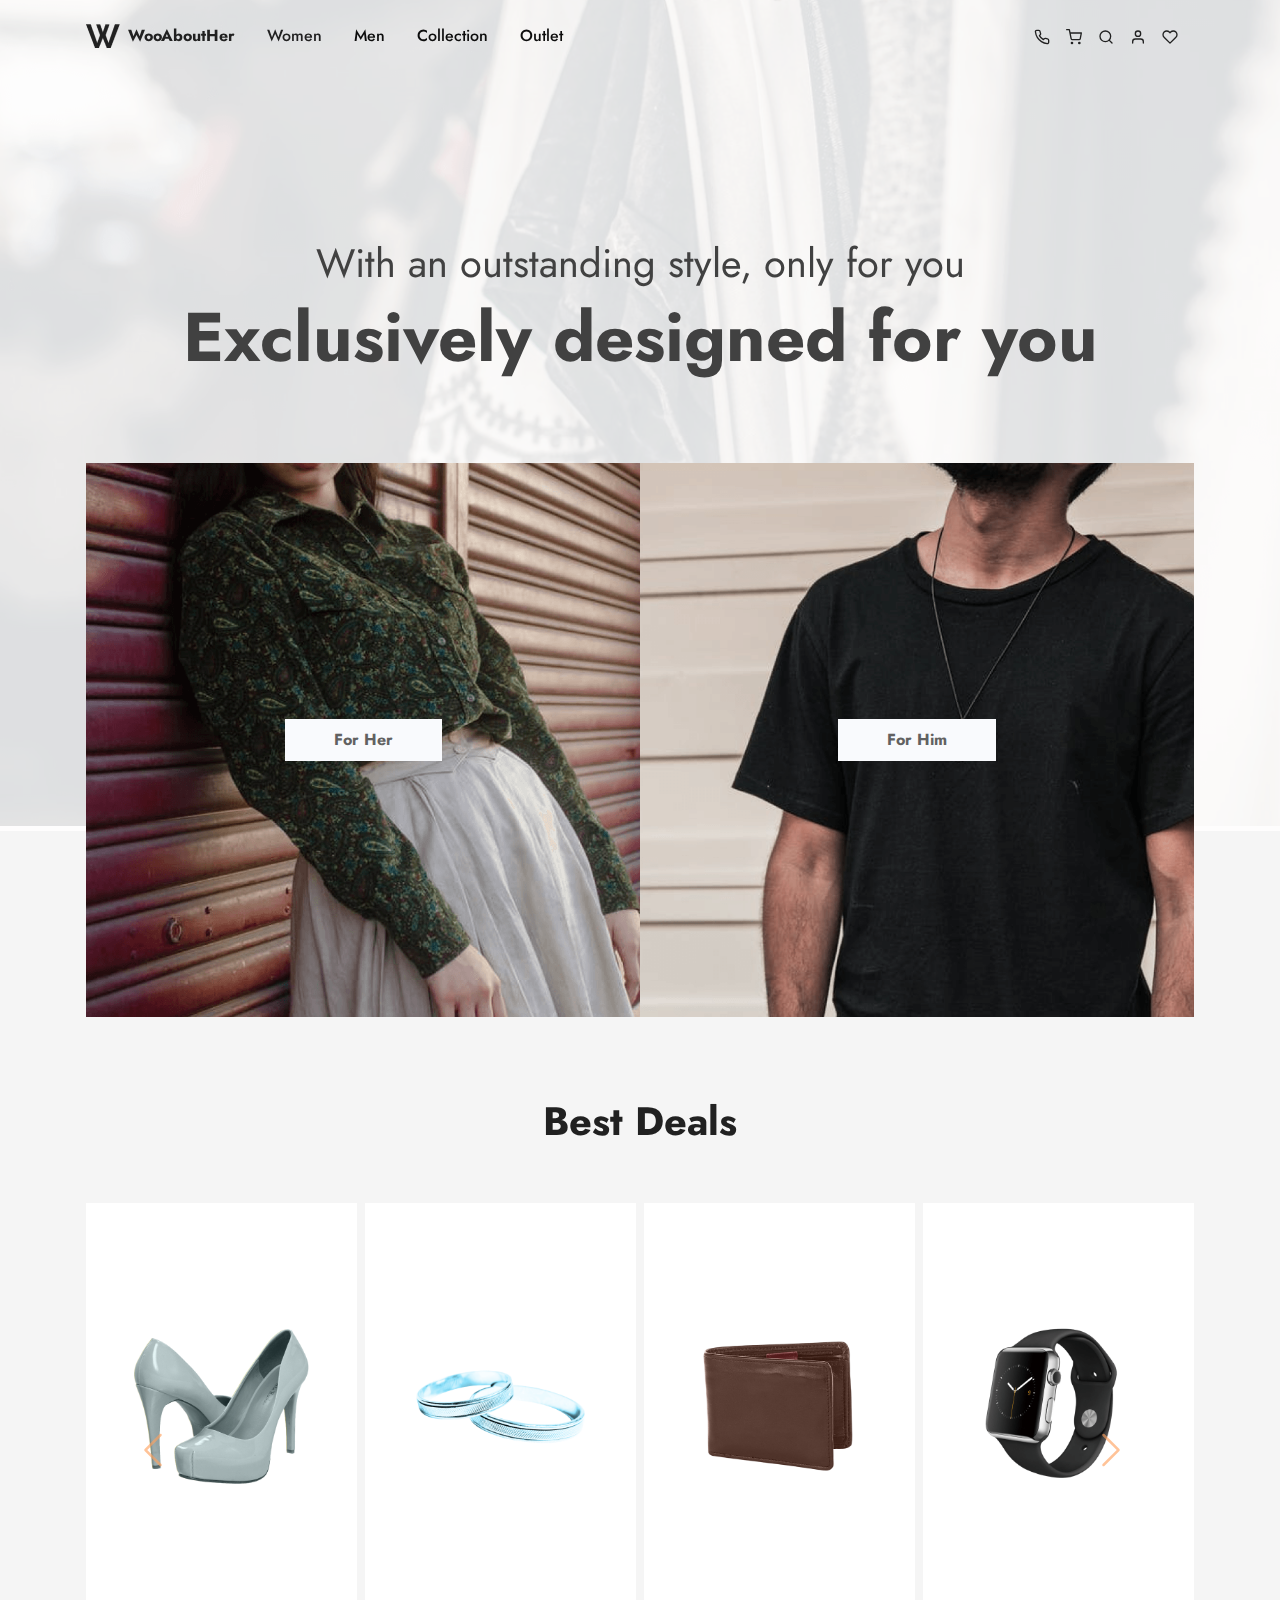
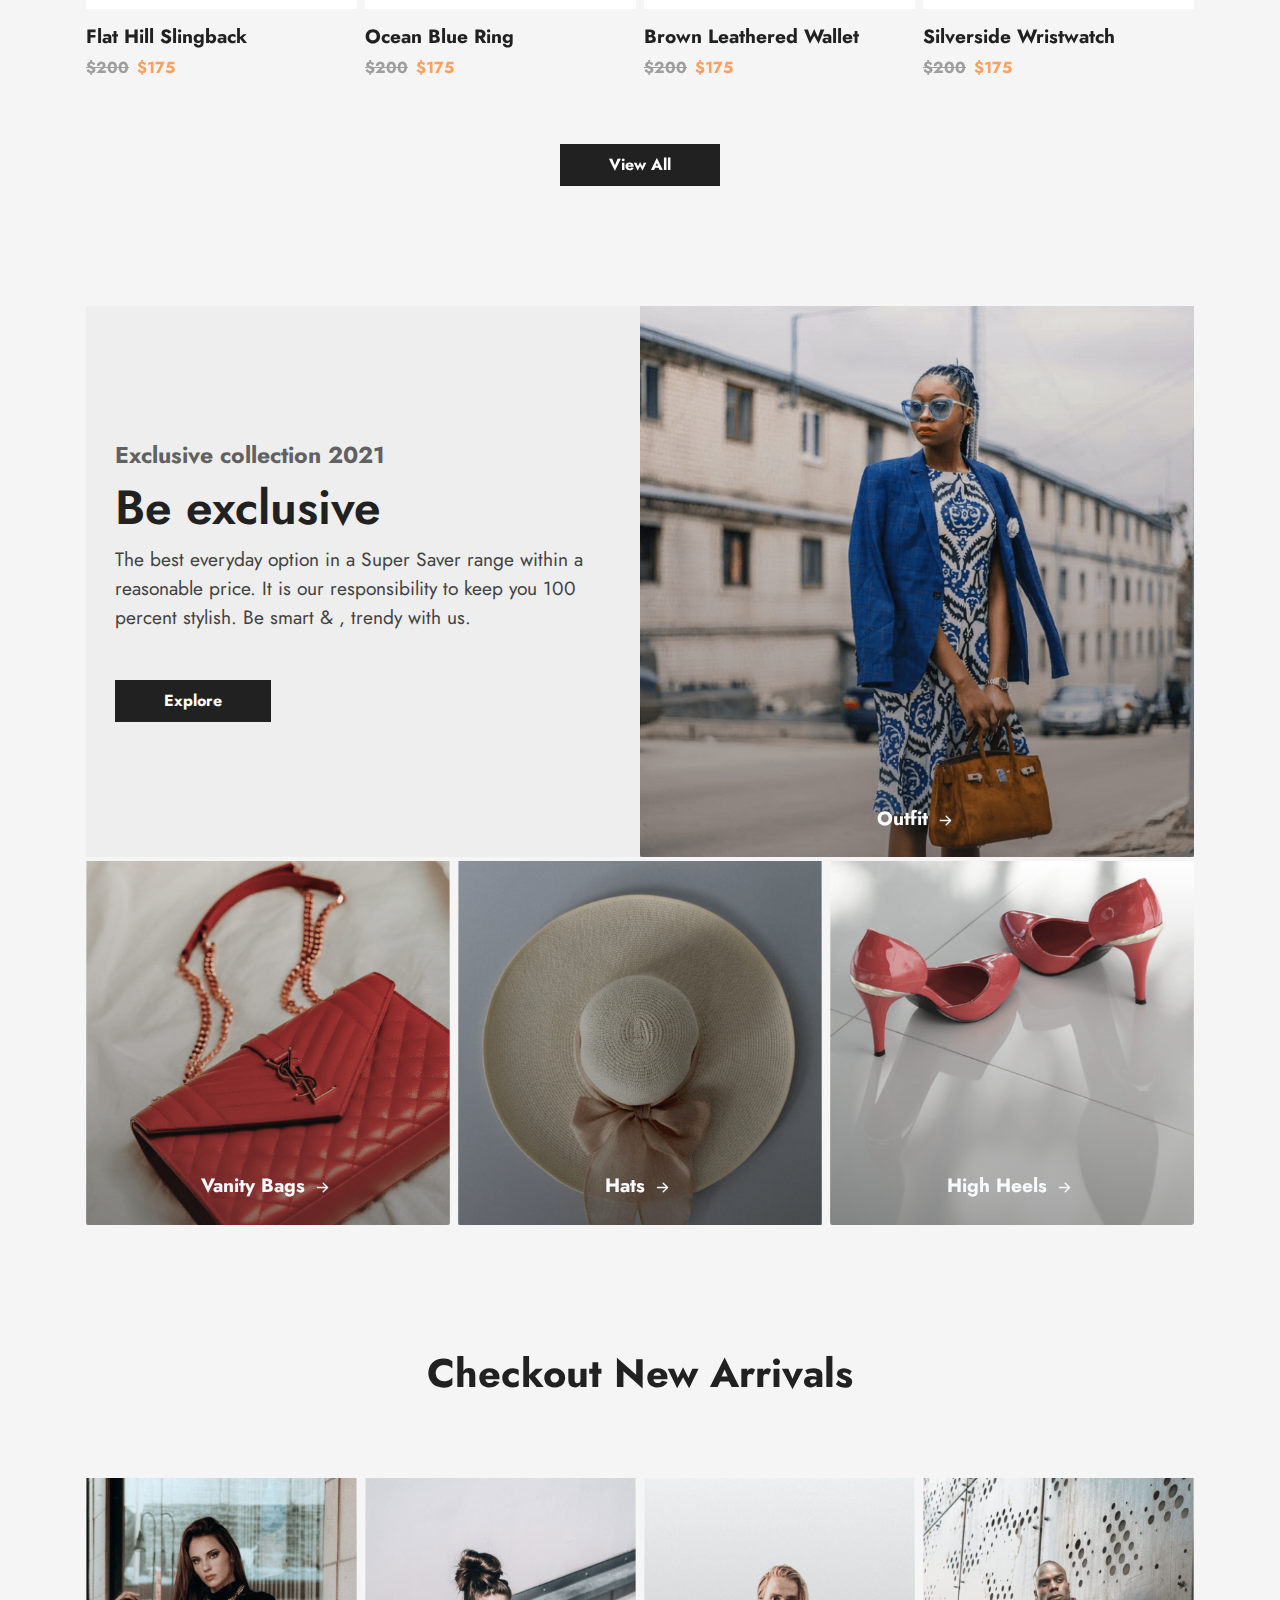
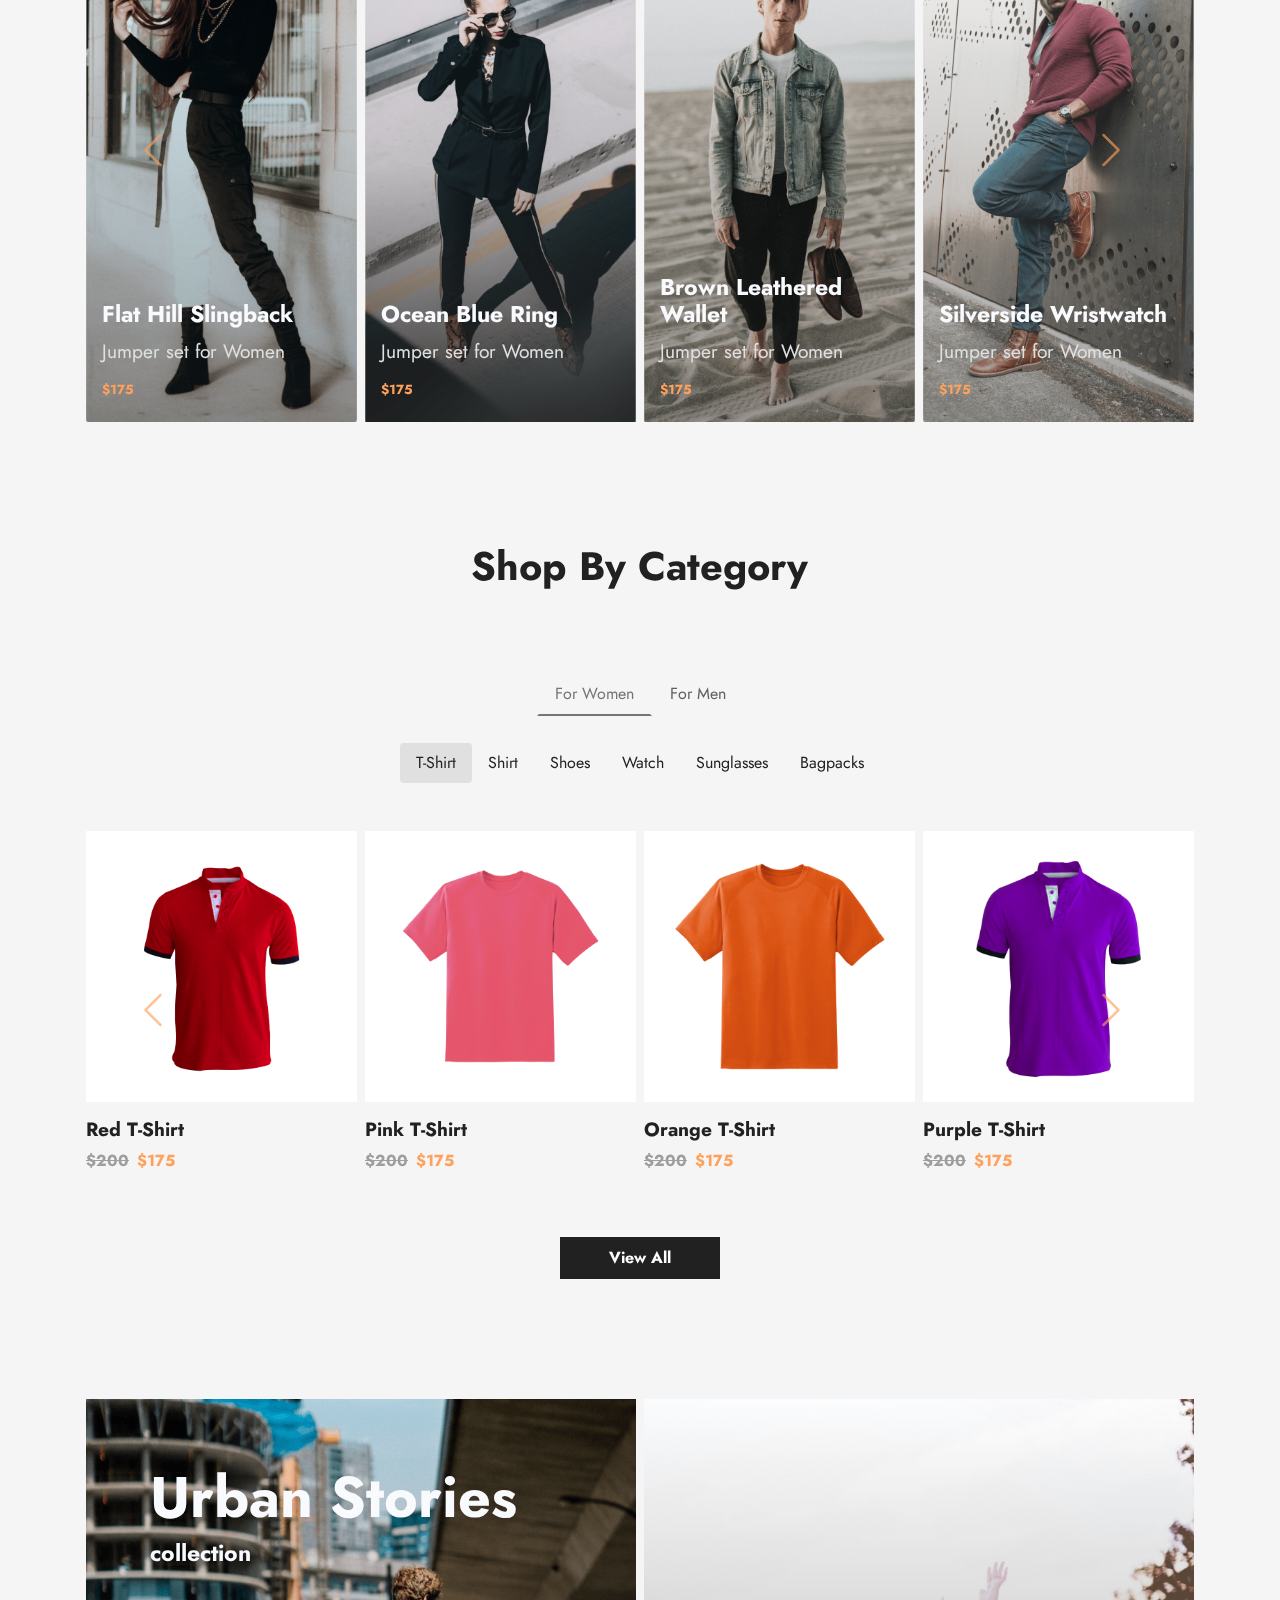
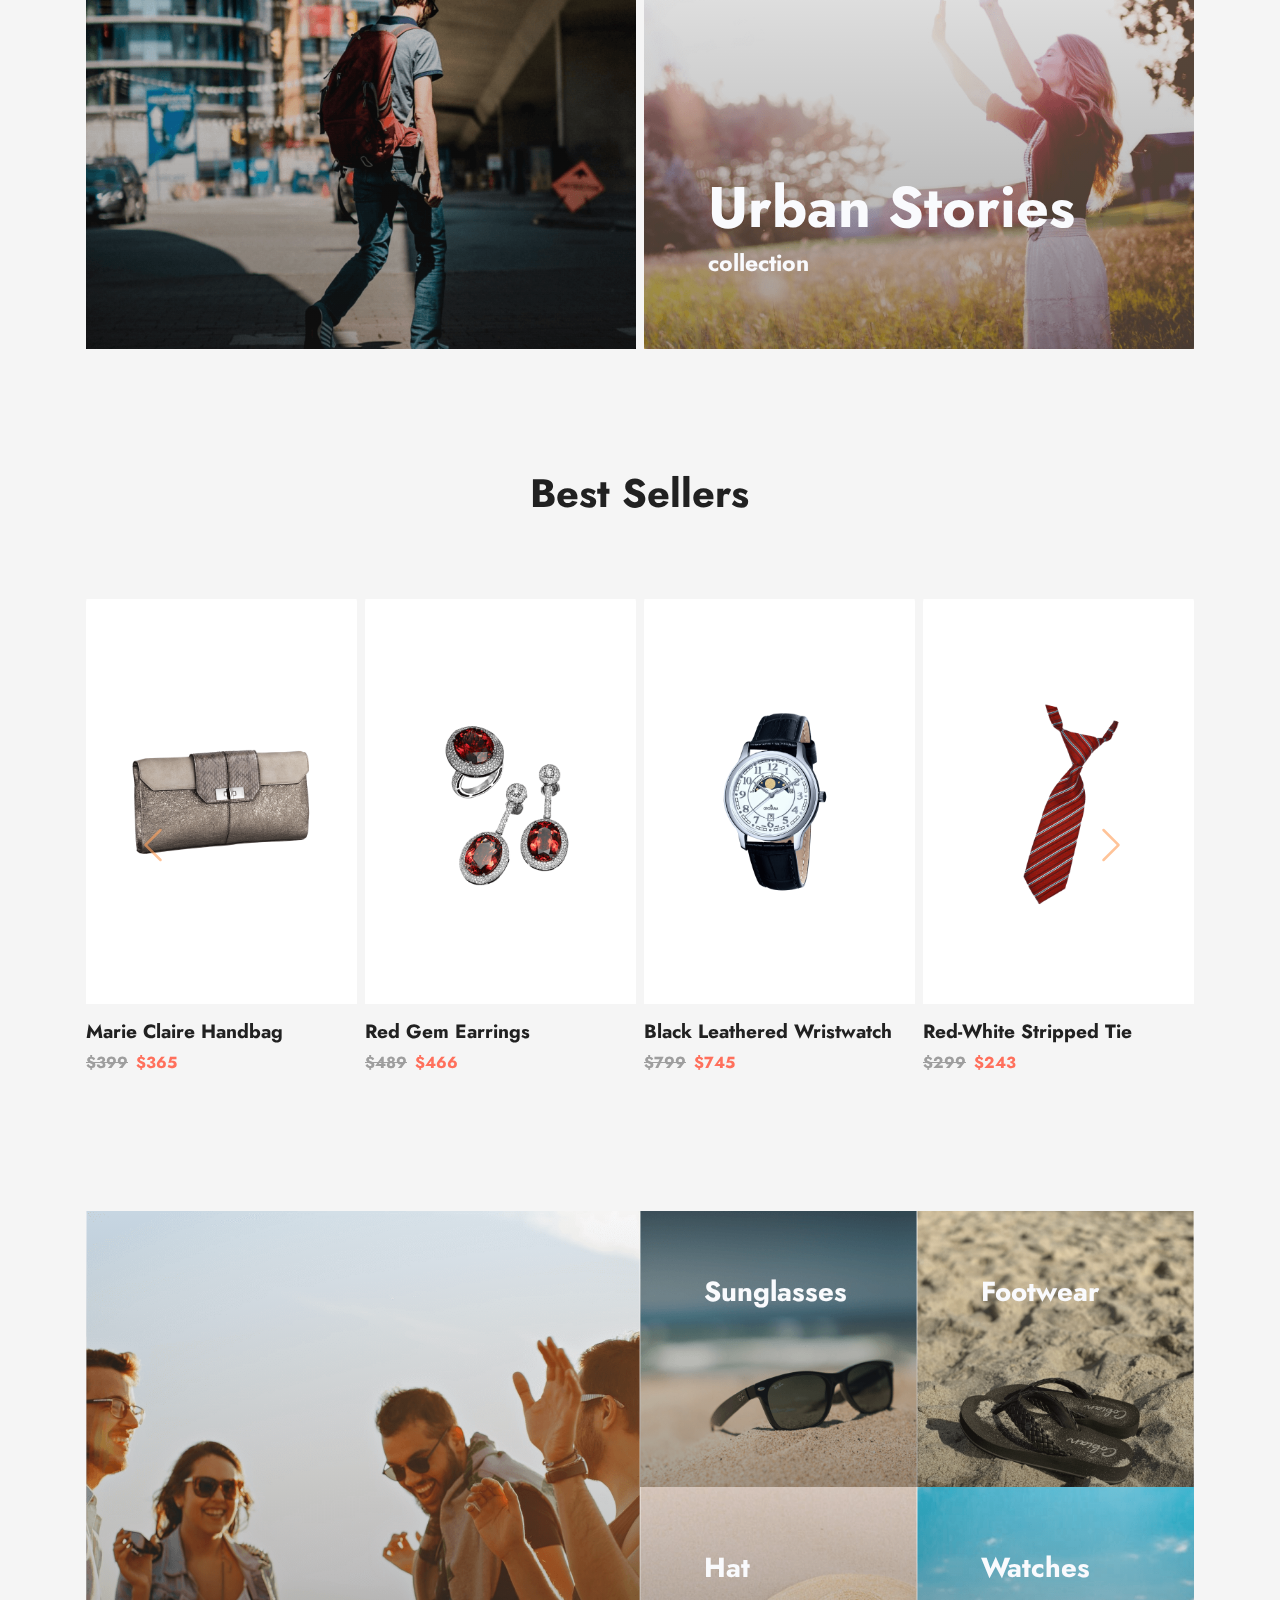
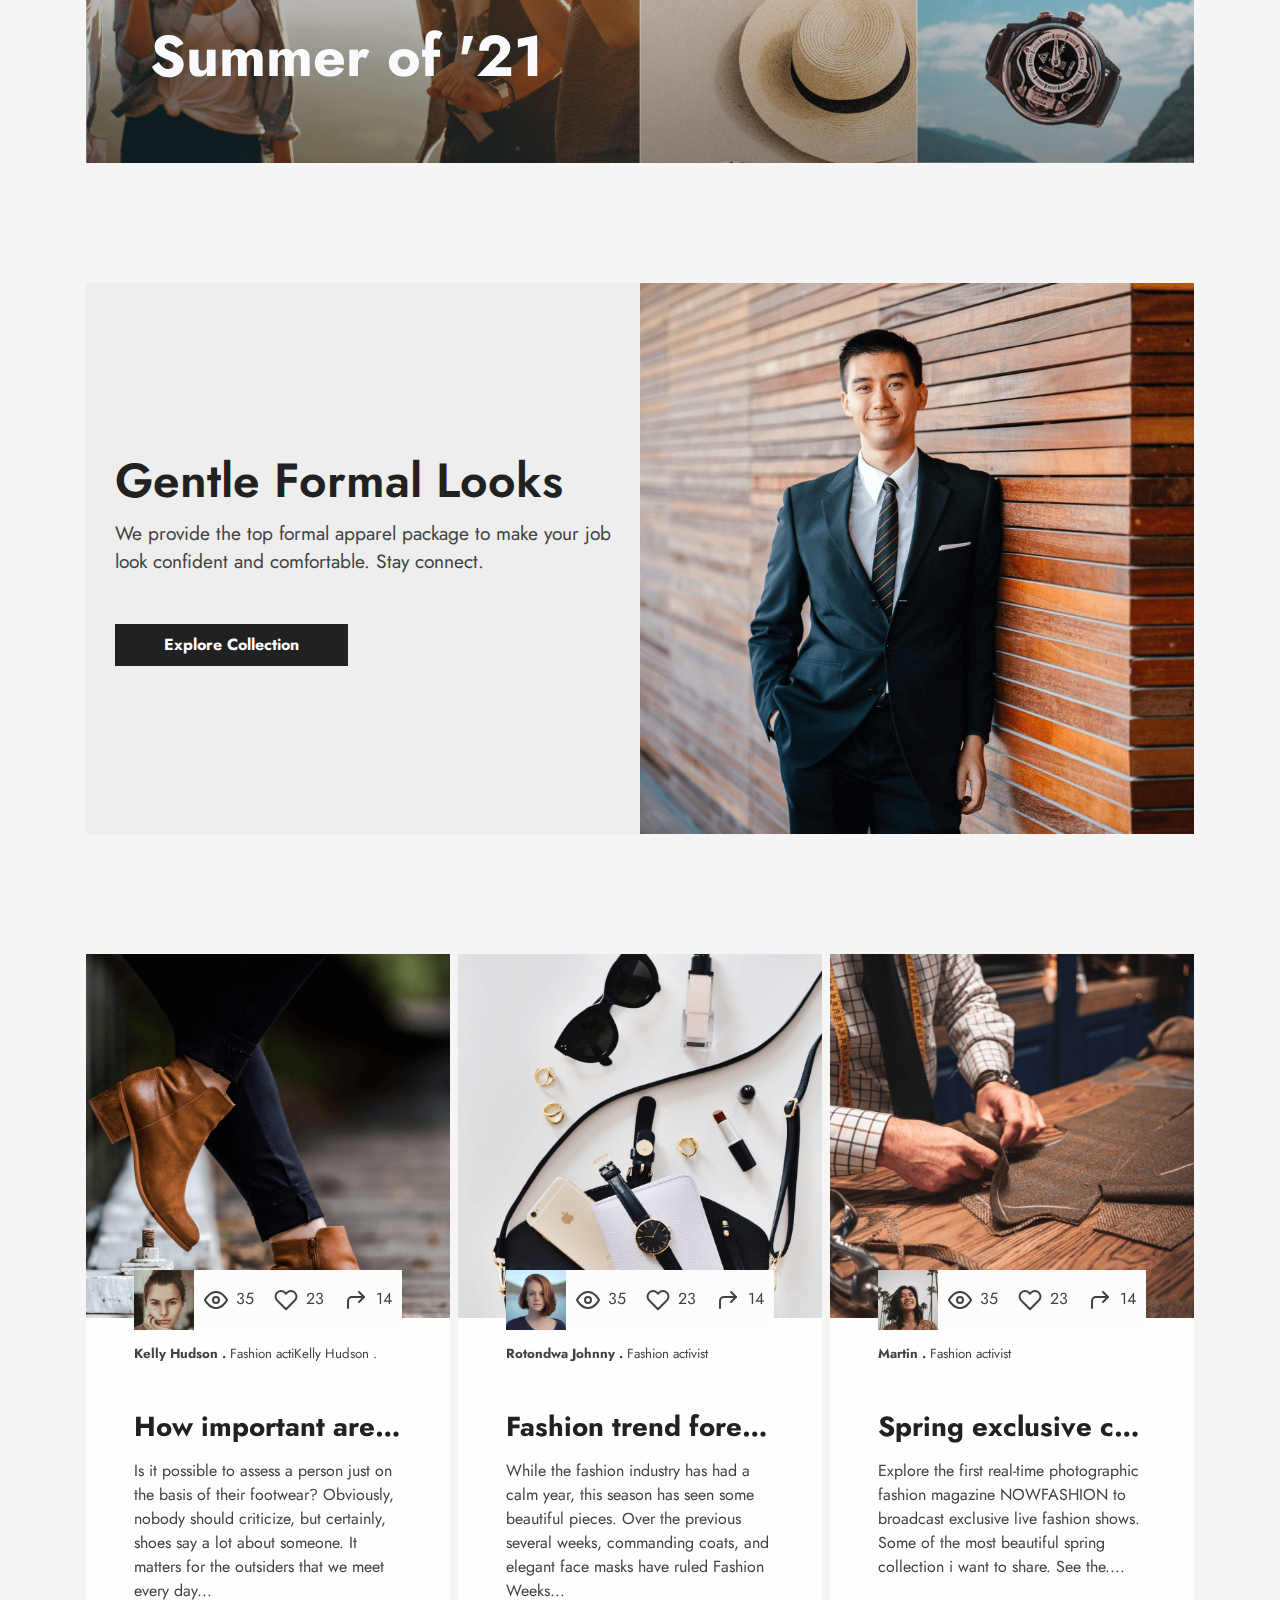
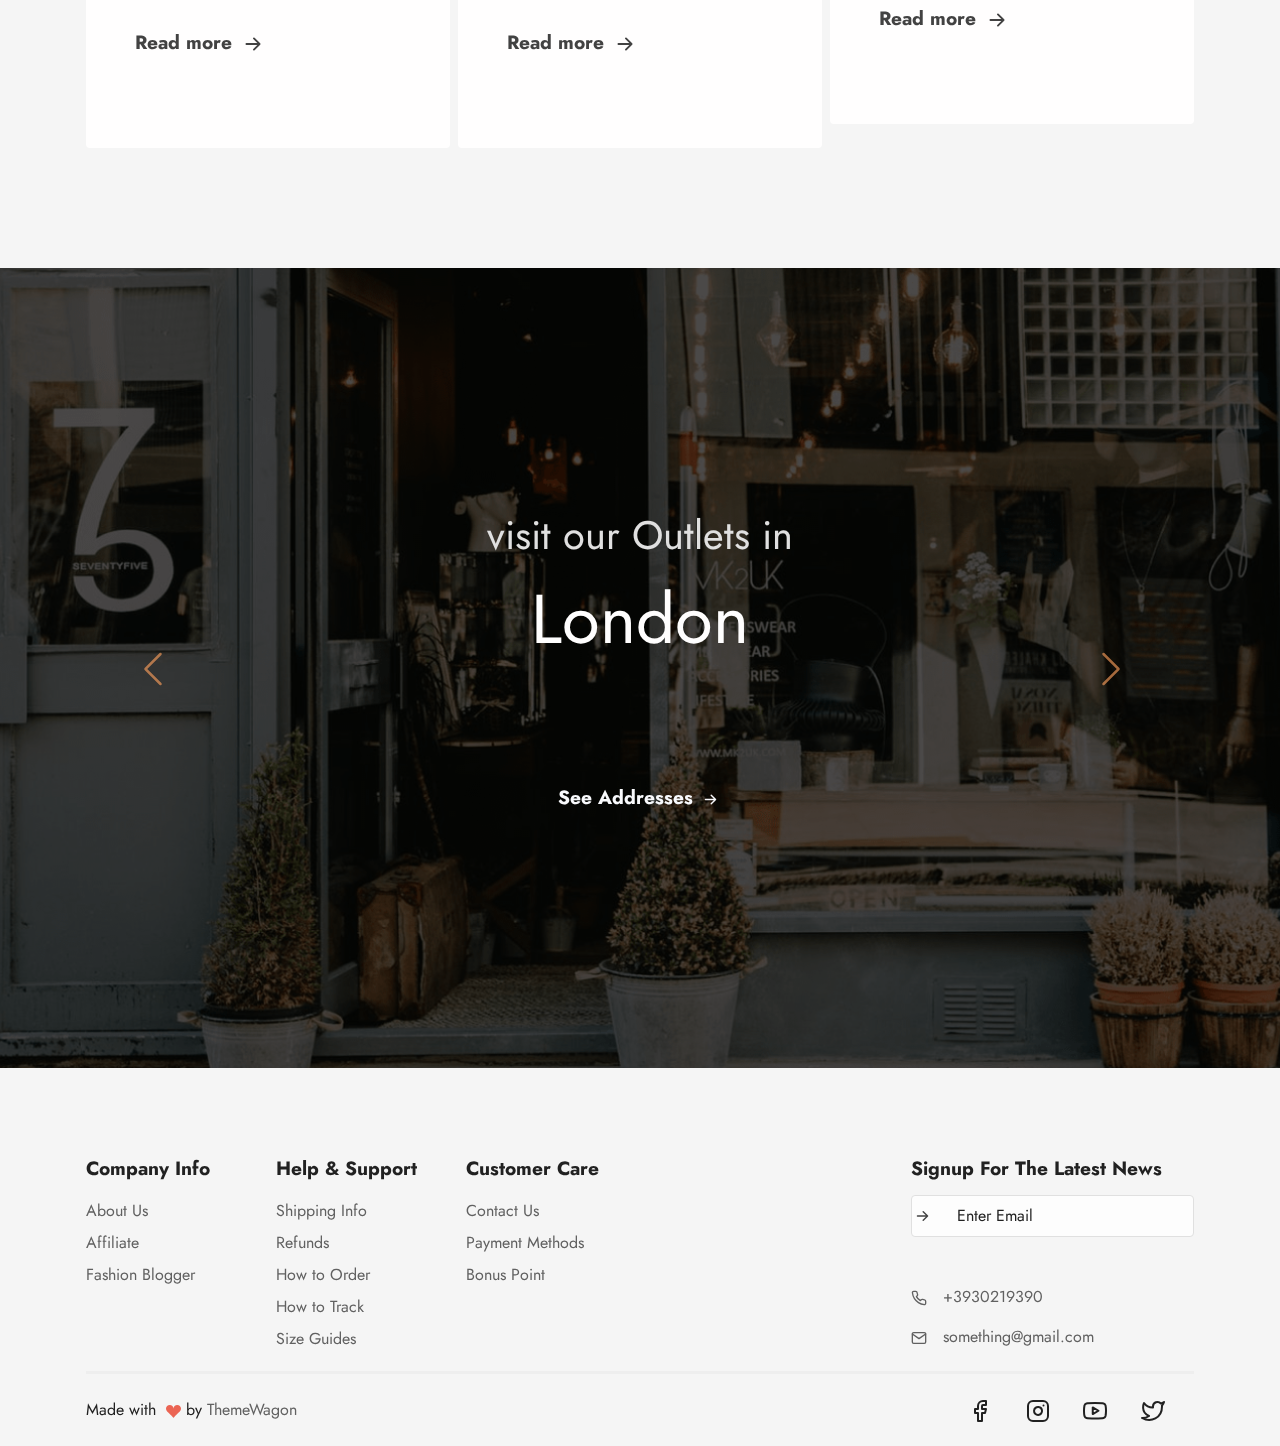
==== commit 2927057b: "change" ====
--- a/majestic/public/index.html
+++ b/majestic/public/index.html
@@ -10,7 +10,7 @@
     <!-- ===============================================-->
     <!--    Document Title-->
     <!-- ===============================================-->
-    <title>majestic | Landing, Ecommerce &amp; Business Templatee</title>
+    <title>Woo About Her: Traditional Fashion</title>
 
 
     <!-- ===============================================-->
@@ -19,7 +19,7 @@
     <link rel="apple-touch-icon" sizes="180x180" href="assets/img/favicons/apple-touch-icon.png">
     <link rel="icon" type="image/png" sizes="32x32" href="assets/img/favicons/favicon-32x32.png">
     <link rel="icon" type="image/png" sizes="16x16" href="assets/img/favicons/favicon-16x16.png">
-    <link rel="shortcut icon" type="image/x-icon" href="assets/img/favicons/favicon.ico">
+    <!-- <link rel="shortcut icon" type="image/x-icon" href="assets/img/favicons/favicon.ico"> -->
     <link rel="manifest" href="assets/img/favicons/manifest.json">
     <meta name="msapplication-TileImage" content="assets/img/favicons/mstile-150x150.png">
     <meta name="theme-color" content="#ffffff">
@@ -41,7 +41,7 @@
     <main class="main" id="top">
       <nav class="navbar navbar-expand-lg navbar-light fixed-top py-3 d-block" data-navbar-on-scroll="data-navbar-on-scroll">
         <div class="container"><a class="navbar-brand d-inline-flex" href="index.html">
-          <img class="d-inline-block" src="assets/img/gallery/logo.png" style="-webkit-transform: scaleY(-1); transform: scaleY(-1);" alt="logo"/>
+          <img class="d-inline-block" src="assets/img/gallery/logo.png" alt="logo"/>
           <span class="text-1000 fs-0 fw-bold ms-2">WooAboutHer</span>
         </a>
           <button class="navbar-toggler collapsed" type="button" data-bs-toggle="collapse" data-bs-target="#navbarSupportedContent" aria-controls="navbarSupportedContent" aria-expanded="false" aria-label="Toggle navigation"><span class="navbar-toggler-icon"></span></button>
